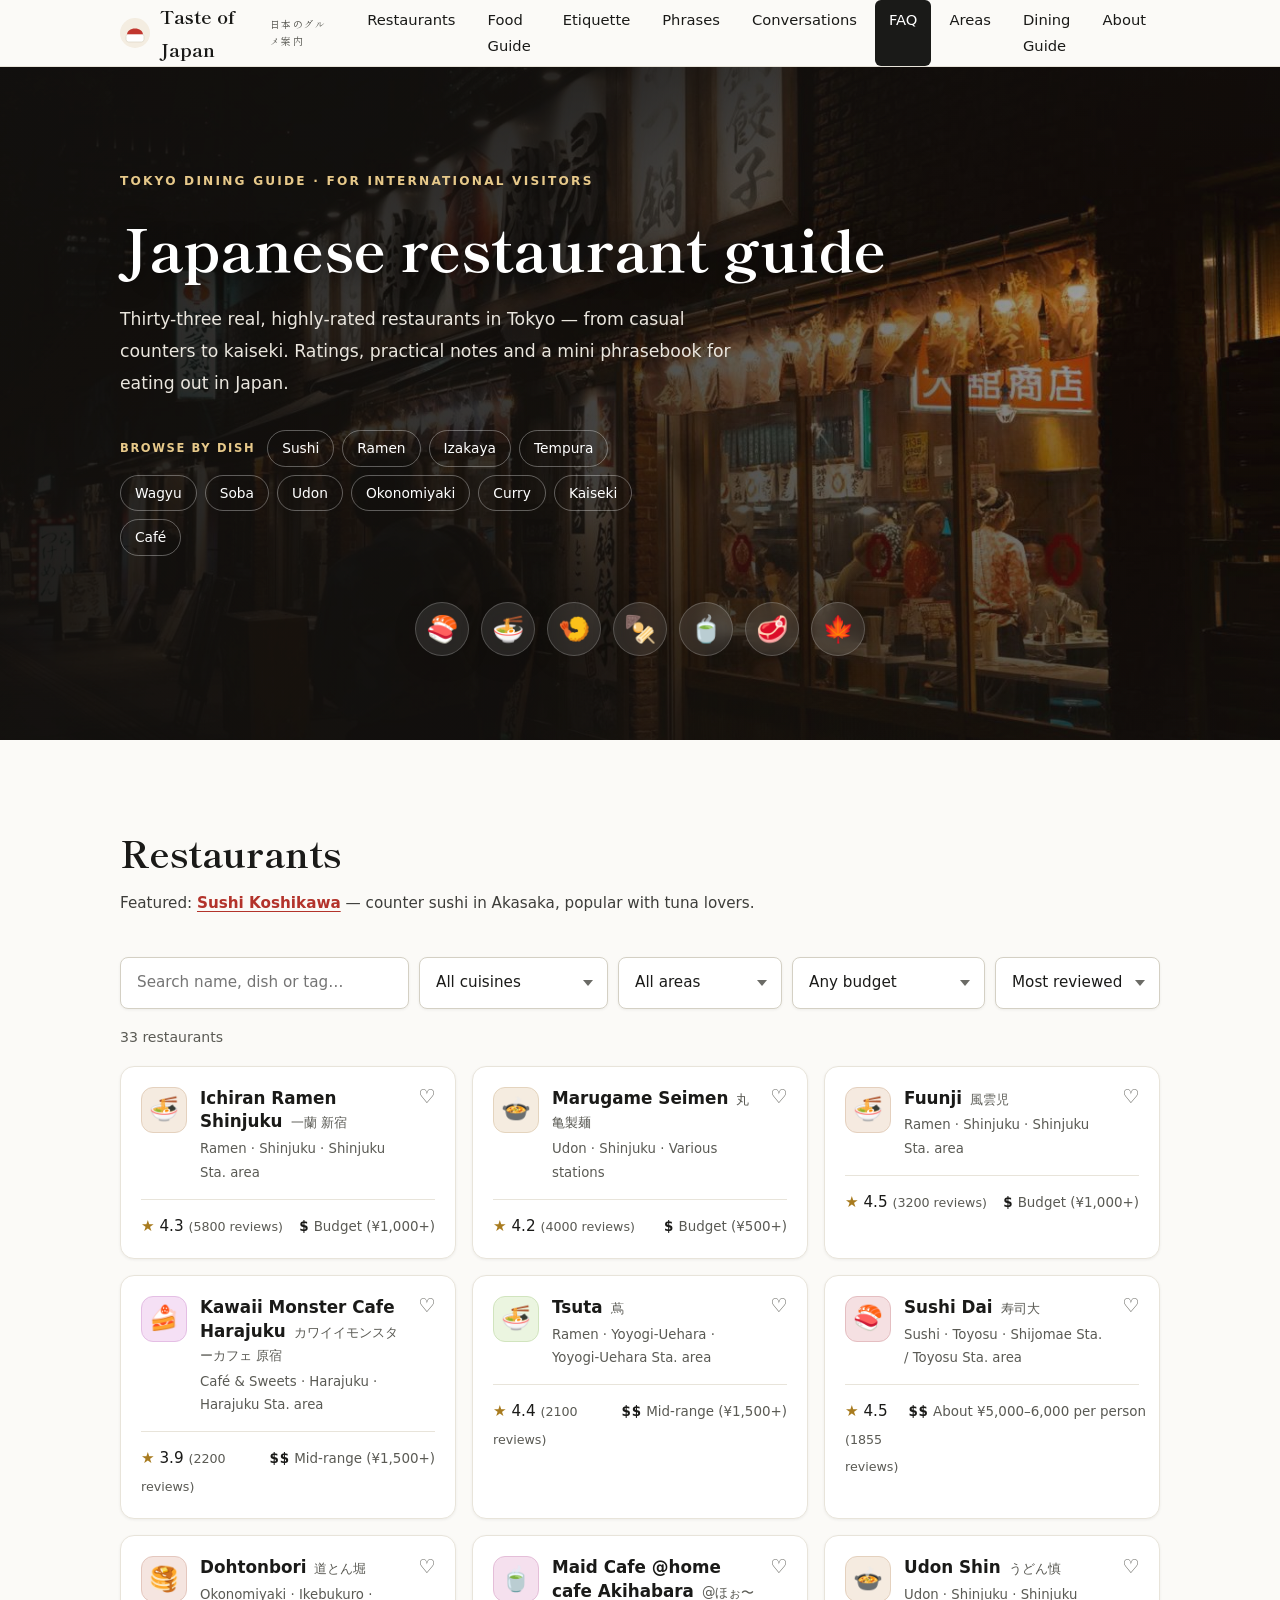
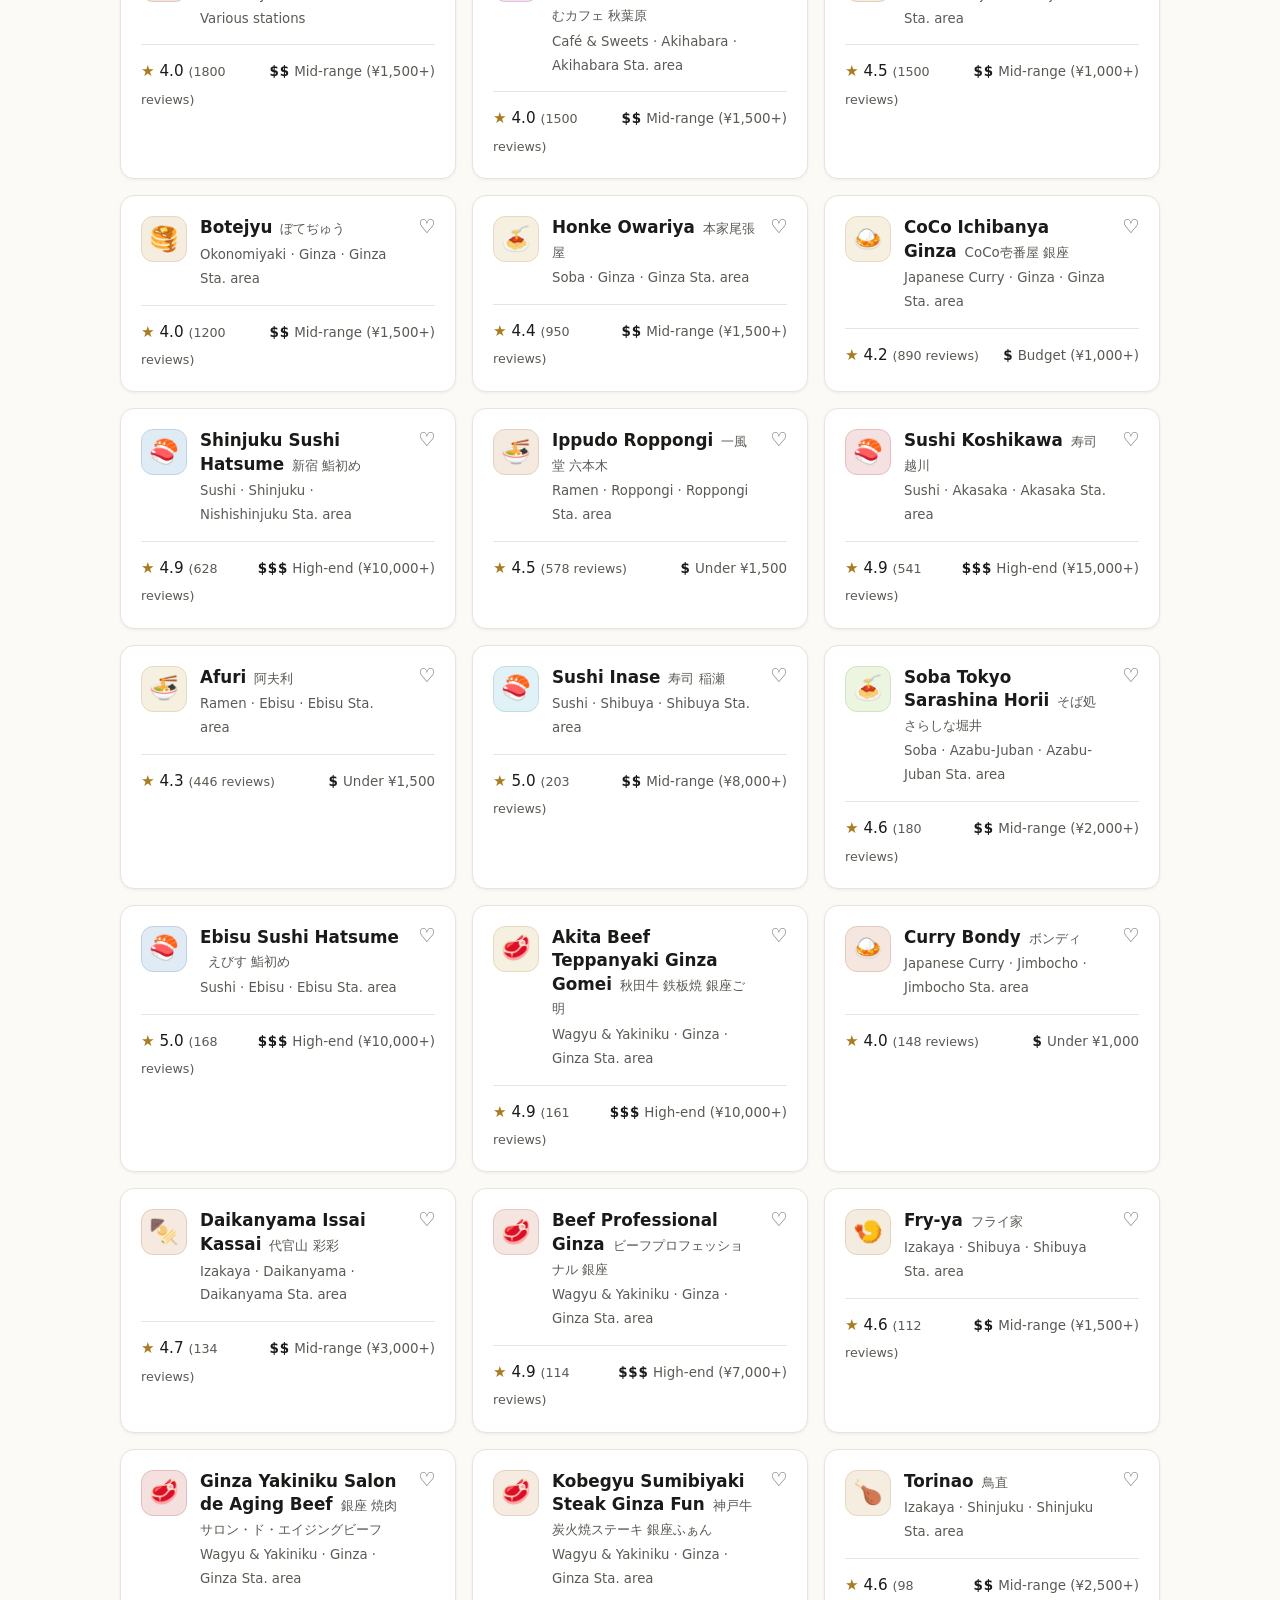
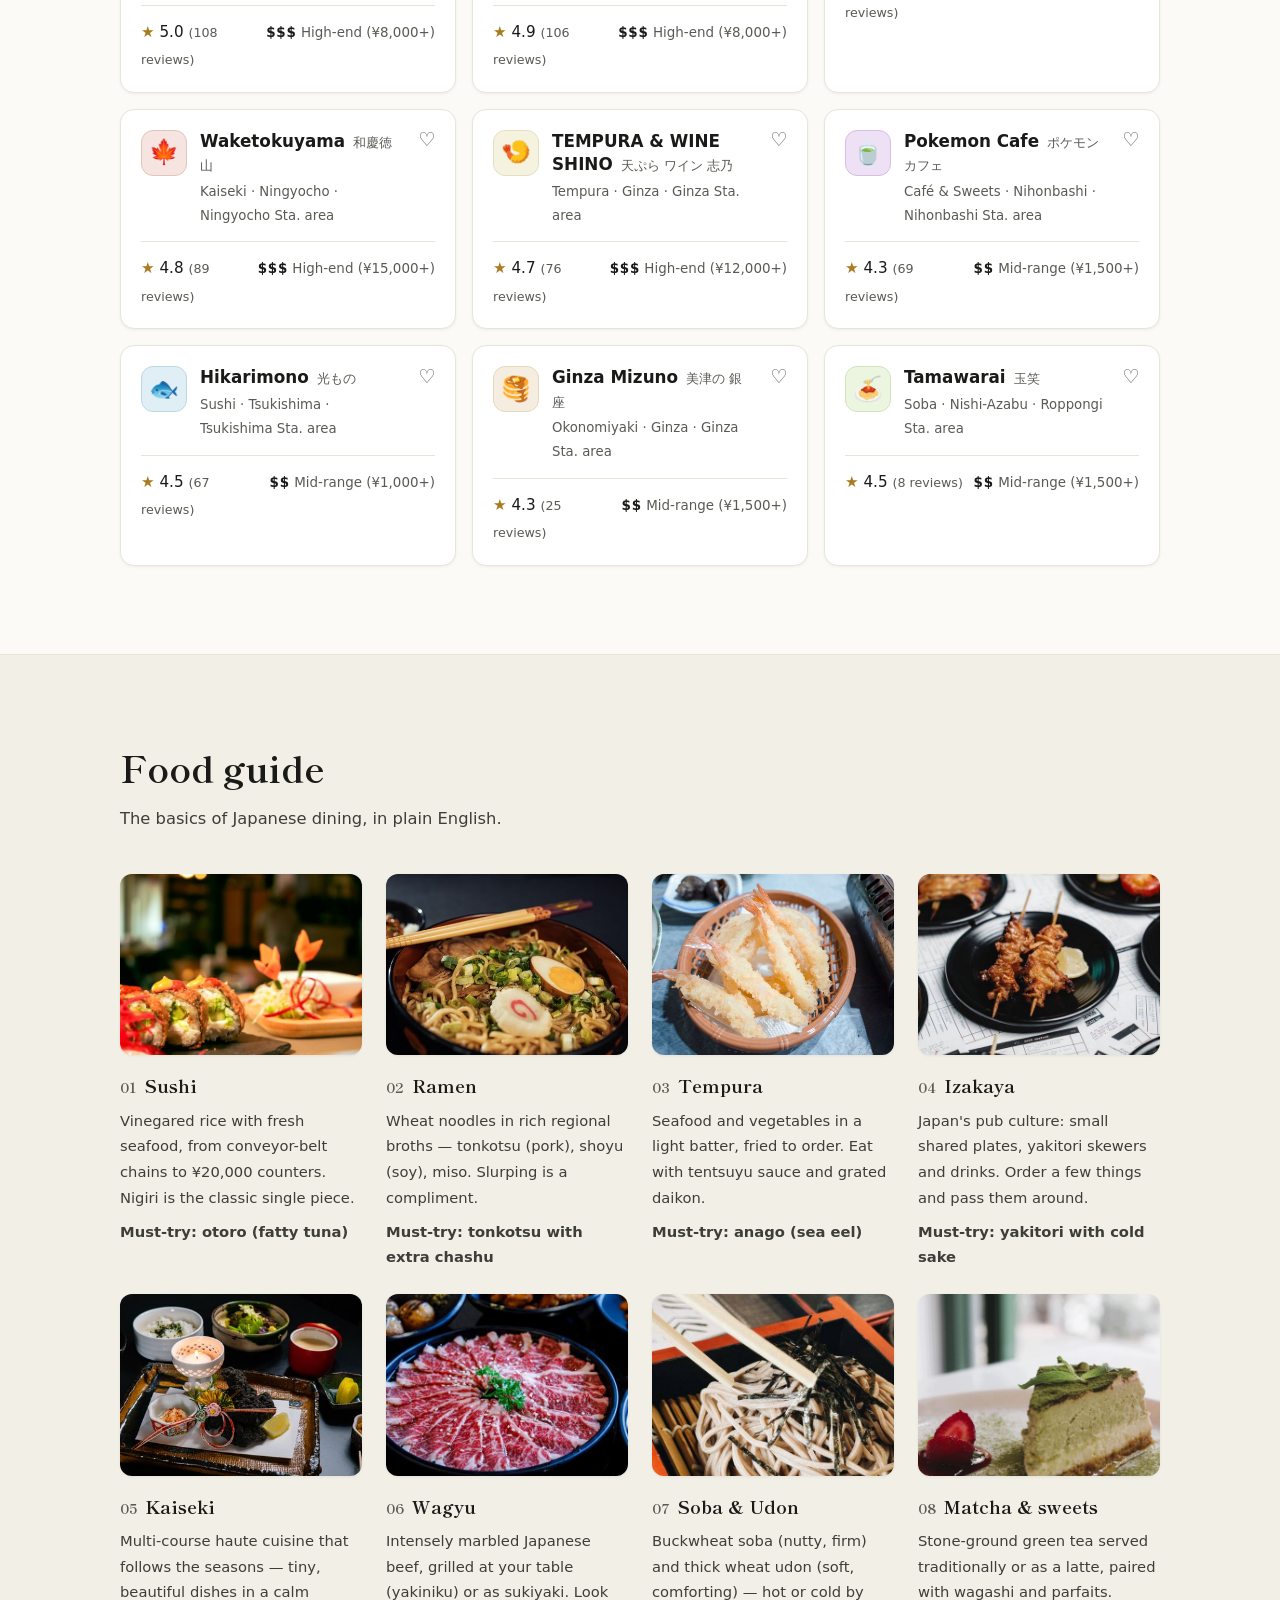
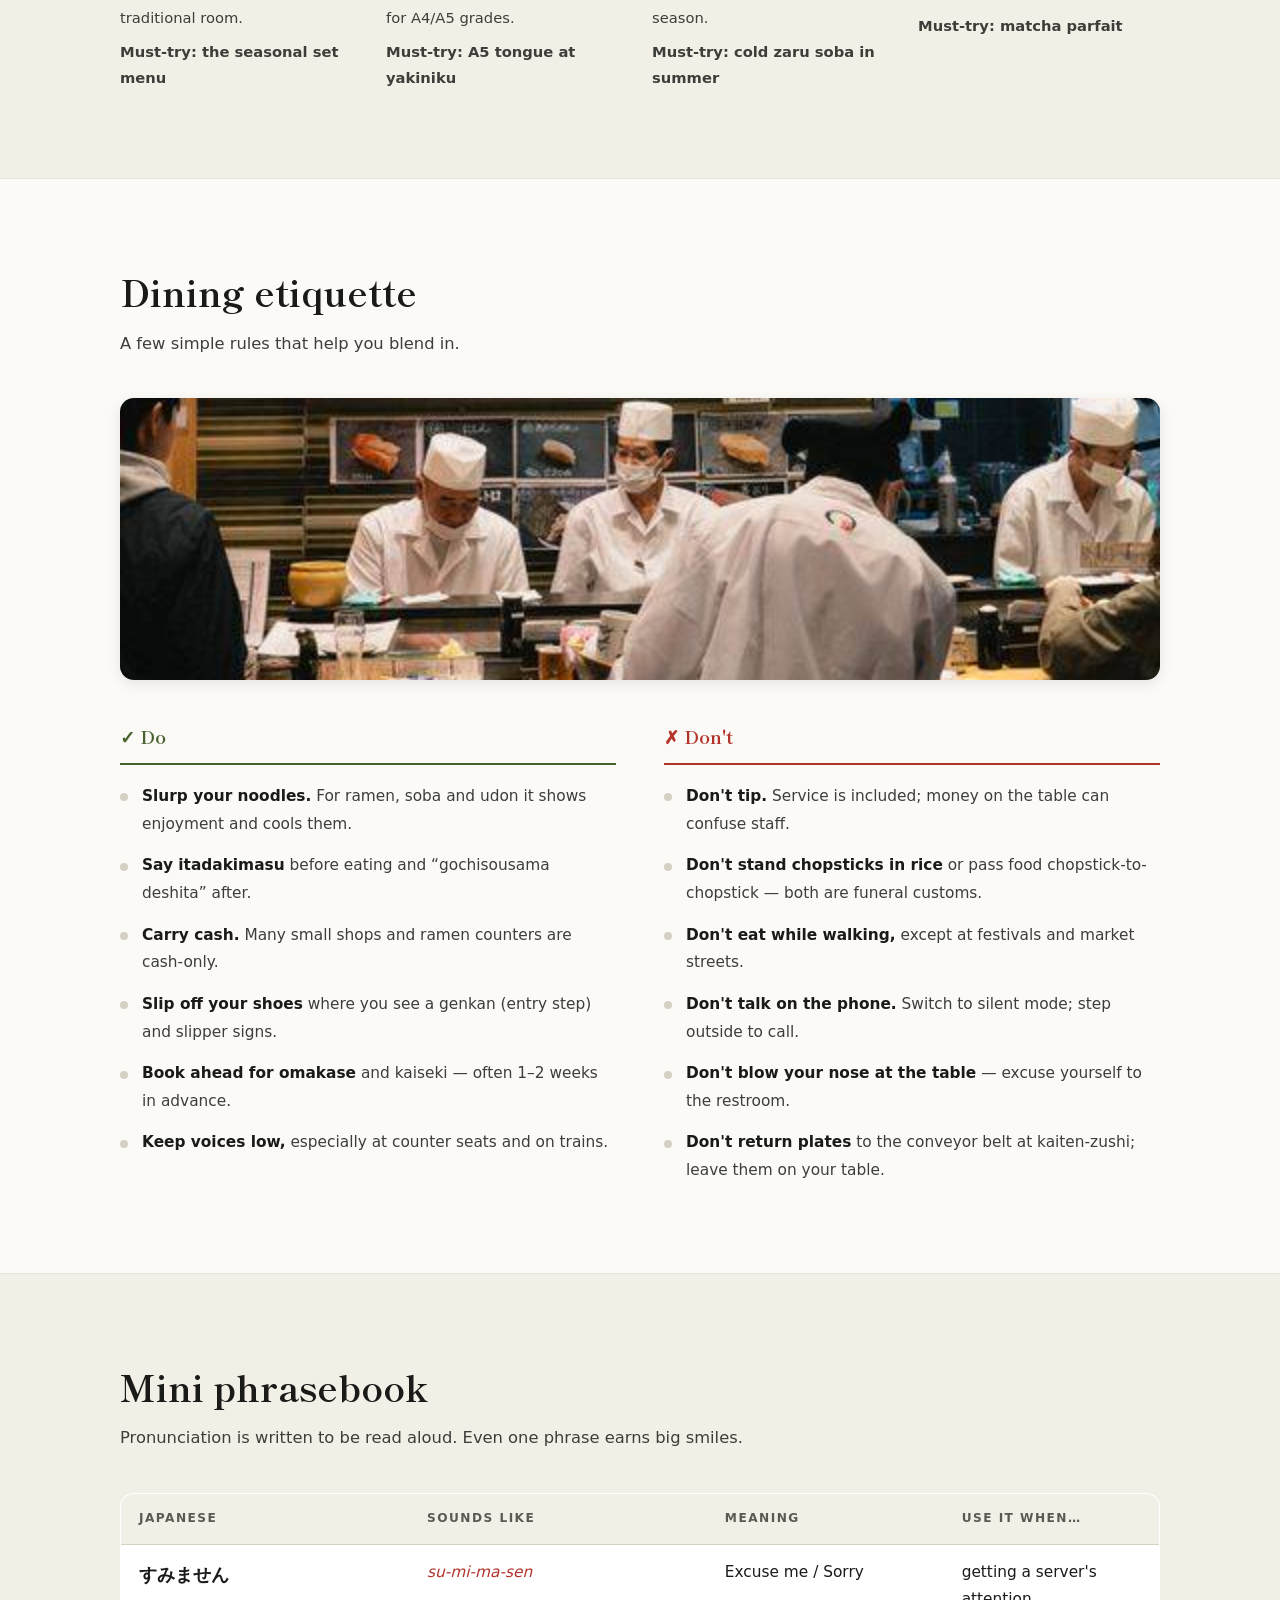
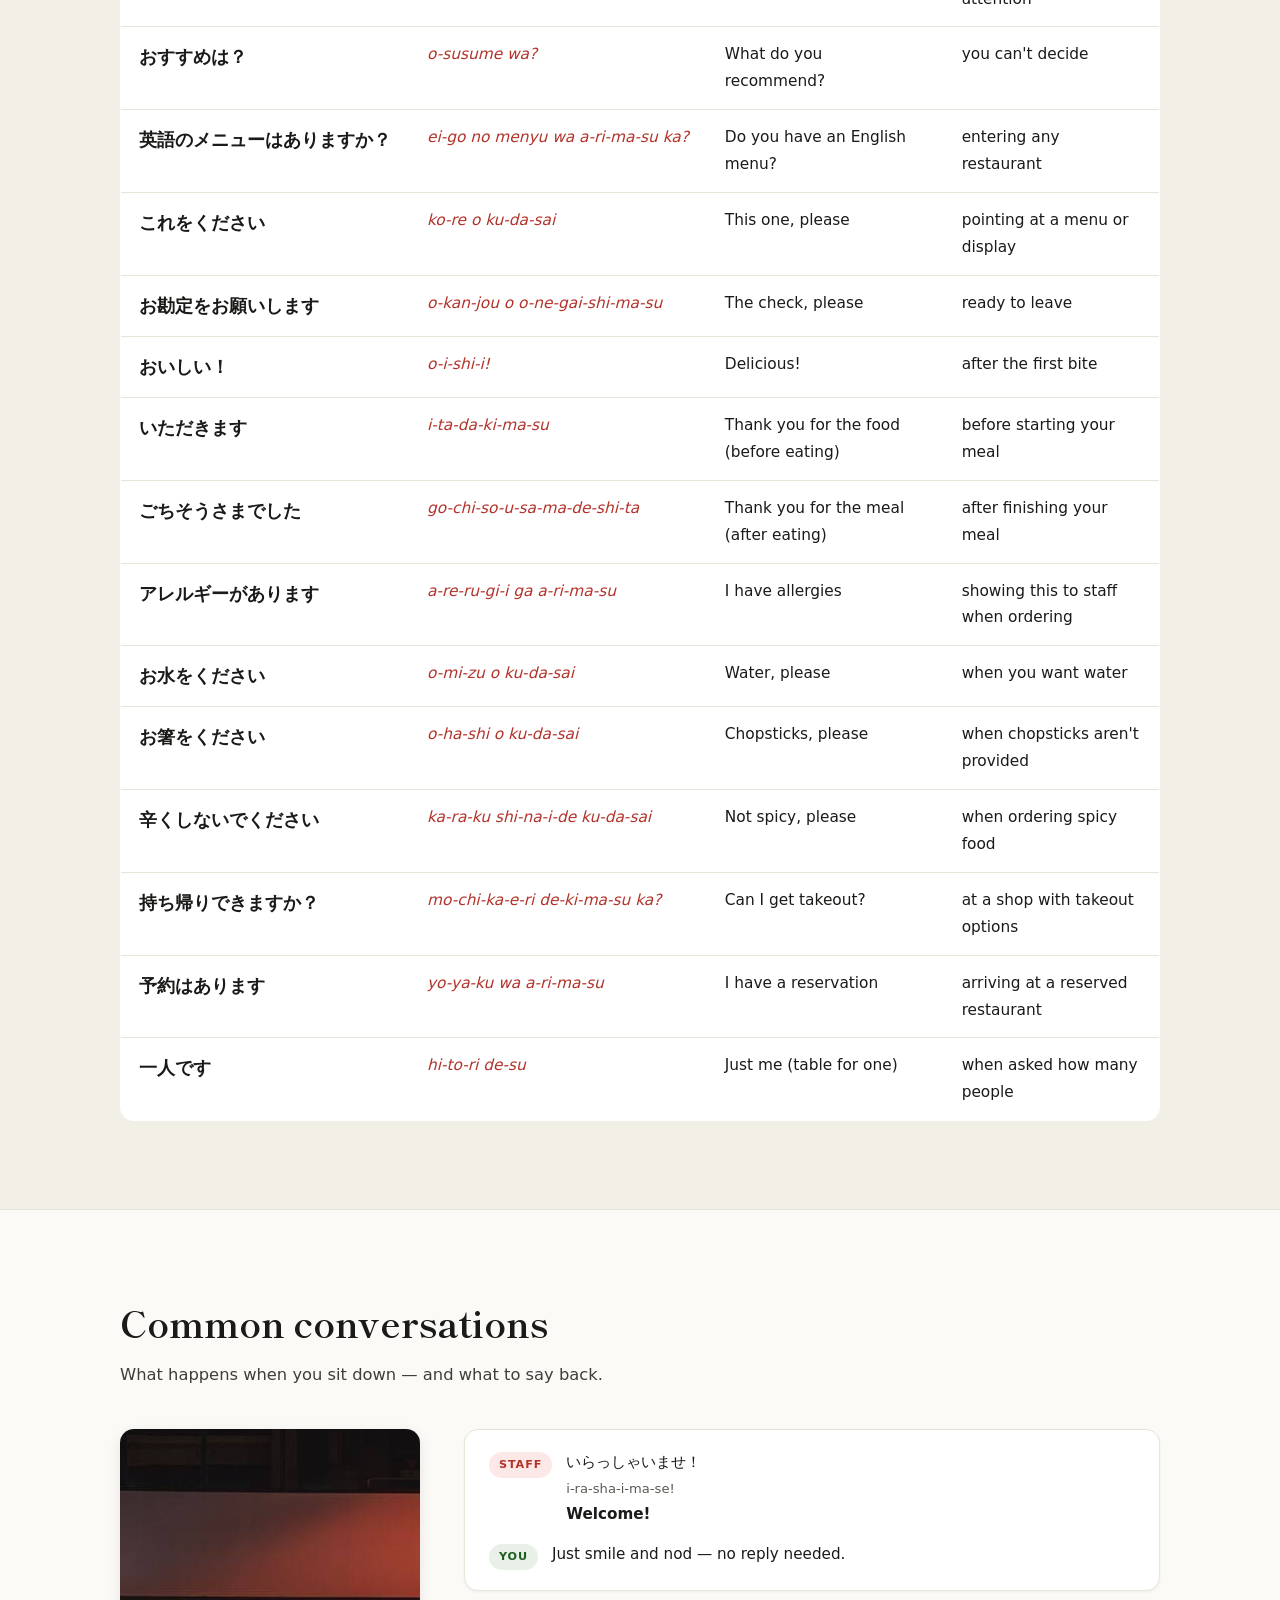
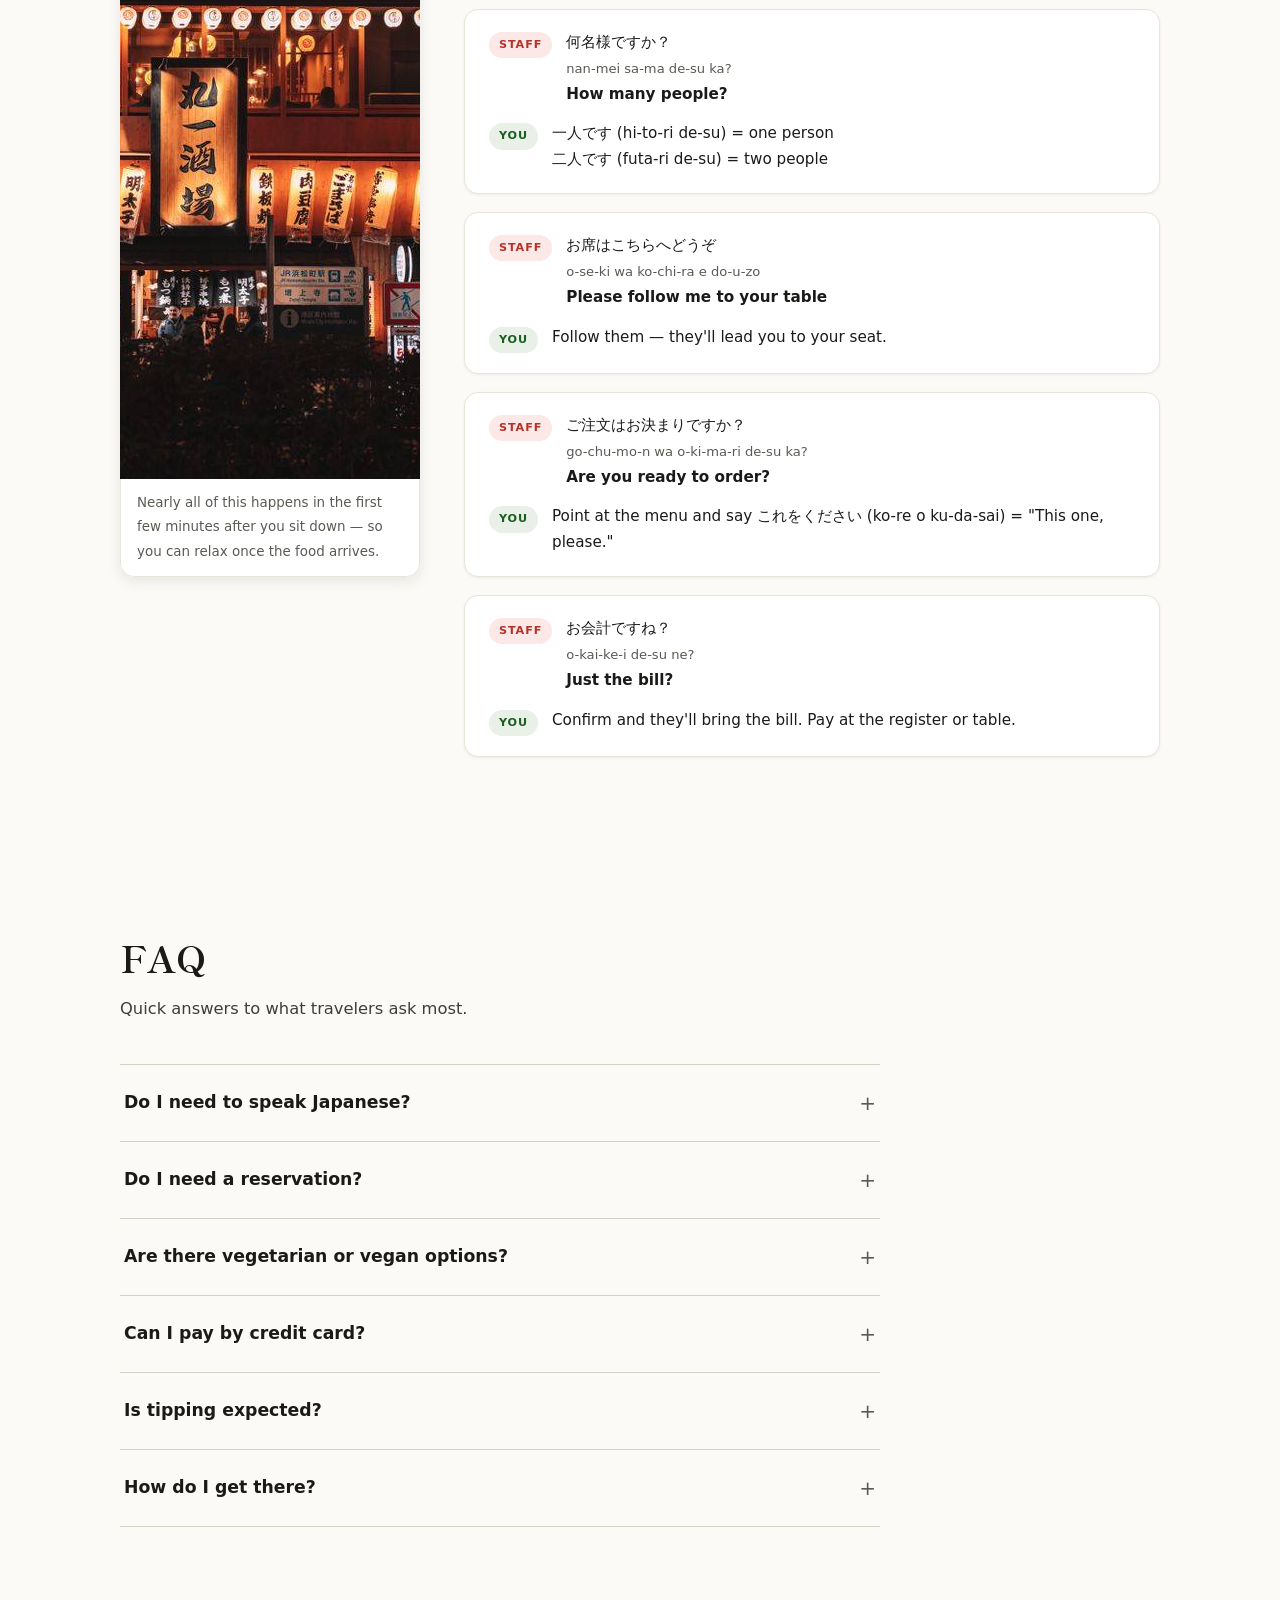
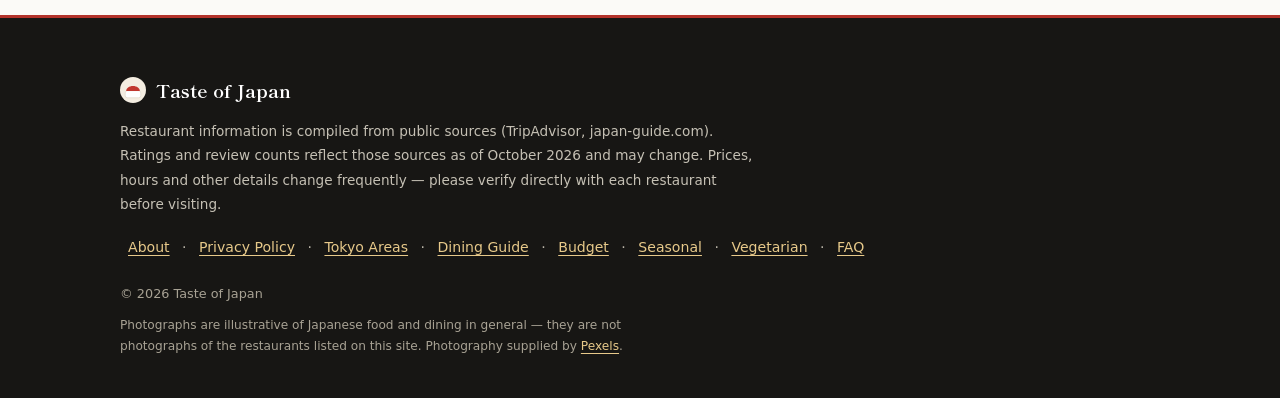
==== index.html @ 744e9da4 "Wire free privacy-friendly analytics (js/analytics.js) Added a tiny deferred script to all 9 pages t" ====
<!DOCTYPE html>
<html lang="en">
<head>
<meta charset="UTF-8">
<meta name="viewport" content="width=device-width, initial-scale=1.0">
<meta name="theme-color" content="#fbfaf7">
<title>Taste of Japan — Restaurant Guide for Visitors</title>
<meta name="description" content="Discover the best Japanese restaurants in Tokyo. Real reviews, practical tips, and a mini phrasebook for international visitors.">
<meta property="og:type" content="website">
<meta property="og:url" content="https://ofjapantaste.com/">
<meta property="og:title" content="Taste of Japan — Restaurant Guide for Visitors">
<meta property="og:description" content="Discover the best Japanese restaurants in Tokyo. Real reviews, practical tips, and a mini phrasebook for international visitors.">
<meta property="og:image" content="https://ofjapantaste.com/og-image.jpg">
<meta property="og:site_name" content="Taste of Japan">
<meta name="twitter:card" content="summary_large_image">
<link rel="canonical" href="https://ofjapantaste.com/">
<link rel="icon" href="img/mark.svg" type="image/svg+xml">
<link rel="alternate" type="application/rss+xml" title="Taste of Japan — Tokyo Restaurant Guide" href="feed.xml">
<link rel="preconnect" href="https://fonts.googleapis.com">
<link rel="preconnect" href="https://fonts.gstatic.com" crossorigin>
<link href="https://fonts.googleapis.com/css2?family=Shippori+Mincho:wght@600;700&display=swap" rel="stylesheet">
<link rel="preload" as="image" href="img/hero.jpg" fetchpriority="high">
<link rel="stylesheet" href="css/styles.css?v=13">
<script async src="https://pagead2.googlesyndication.com/pagead/js/adsbygoogle.js?client=ca-pub-6504620761675105"
     crossorigin="anonymous"></script>
<script type="application/ld+json">
{
  "@context": "https://schema.org",
  "@type": "WebSite",
  "name": "Taste of Japan",
  "url": "https://ofjapantaste.com/",
  "description": "A guide to real Japanese restaurants in Tokyo for international visitors, with practical tips and a mini phrasebook.",
  "inLanguage": "en",
  "publisher": {
    "@type": "Organization",
    "name": "Taste of Japan",
    "url": "https://ofjapantaste.com/"
  }
}
</script>
<script type="application/ld+json">
{
  "@context": "https://schema.org",
  "@type": "FAQPage",
  "mainEntity": [
    {
      "@type": "Question",
      "name": "Do I need to speak Japanese?",
      "acceptedAnswer": {
        "@type": "Answer",
        "text": "No. Most listings here have English or picture menus, and major stations have English signage. A smile and pointing work wonders."
      }
    },
    {
      "@type": "Question",
      "name": "Do I need a reservation?",
      "acceptedAnswer": {
        "@type": "Answer",
        "text": "Counter sushi, kaiseki and popular wagyu places — yes, often days ahead. Ramen shops, izakayas and curry houses are usually walk-in; expect a short wait at peak lunch (12:00–13:00)."
      }
    },
    {
      "@type": "Question",
      "name": "Are there vegetarian or vegan options?",
      "acceptedAnswer": {
        "@type": "Answer",
        "text": "Yes — filter by the Vegetarian tag. Note that dashi (stock) is usually made from bonito flakes, so strict vegans should ask about dashi."
      }
    },
    {
      "@type": "Question",
      "name": "Can I pay by credit card?",
      "acceptedAnswer": {
        "@type": "Answer",
        "text": "Chains and newer restaurants usually accept Visa/Mastercard and mobile pay. Many small, traditional shops are cash-only."
      }
    },
    {
      "@type": "Question",
      "name": "Is tipping expected?",
      "acceptedAnswer": {
        "@type": "Answer",
        "text": "No — never tip. It can cause confusion or even polite refusal. Great service is part of the job here."
      }
    },
    {
      "@type": "Question",
      "name": "How do I get there?",
      "acceptedAnswer": {
        "@type": "Answer",
        "text": "Open any restaurant's details and tap Show on map. Each listing names its nearest station and walking time."
      }
    }
  ]
}
</script>
</head>
<body>

<header class="site-header">
  <div class="container header-inner">
    <a href="#home" class="brand">
      <svg class="brand__mark" viewBox="0 0 40 40" role="img" aria-label="Taste of Japan logo" focusable="false">
        <circle cx="20" cy="20" r="20" fill="#f4ede1"/>
        <rect x="8" y="21" width="24" height="11" rx="3.5" fill="#ffffff" stroke="#ddd6c6" stroke-width="1"/>
        <path d="M9.5 21.5c0-4.2 4.5-7.5 10.5-7.5s10.5 3.3 10.5 7.5z" fill="#c1372f"/>
      </svg>
      Taste of Japan <span class="brand__sub">日本のグルメ案内</span>
    </a>
    <button class="nav-toggle" id="navToggle" aria-label="Toggle menu" aria-expanded="false">☰</button>
    <nav class="nav-menu" id="navMenu">
      <a href="#restaurants" class="nav-link">Restaurants</a>
      <a href="#guide" class="nav-link">Food Guide</a>
      <a href="#etiquette" class="nav-link">Etiquette</a>
      <a href="#phrases" class="nav-link">Phrases</a>
      <a href="#conversations" class="nav-link">Conversations</a>
      <a href="#faq" class="nav-link">FAQ</a>
      <a href="tokyo-areas.html" class="nav-link">Areas</a>
      <a href="eat-in-japan.html" class="nav-link">Dining Guide</a>
      <a href="about.html" class="nav-link">About</a>
    </nav>
  </div>
</header>

<section class="hero" id="home">
  <div class="container">
    <p class="hero__eyebrow">Tokyo dining guide · for international visitors</p>
    <h1>Japanese restaurant guide</h1>
    <p class="hero__lede">
      Thirty-three real, highly-rated restaurants in Tokyo — from casual counters to kaiseki.
      Ratings, practical notes and a mini phrasebook for eating out in Japan.
    </p>
    <p class="hero__links">
      <span class="hero__links-label">Browse by dish</span>
      <a href="#restaurants" data-cat="sushi">Sushi</a>
      <a href="#restaurants" data-cat="ramen">Ramen</a>
      <a href="#restaurants" data-cat="izakaya">Izakaya</a>
      <a href="#restaurants" data-cat="tempura">Tempura</a>
      <a href="#restaurants" data-cat="wagyu">Wagyu</a>
      <a href="#restaurants" data-cat="soba">Soba</a>
      <a href="#restaurants" data-cat="udon">Udon</a>
      <a href="#restaurants" data-cat="okonomiyaki">Okonomiyaki</a>
      <a href="#restaurants" data-cat="curry">Curry</a>
      <a href="#restaurants" data-cat="kaiseki">Kaiseki</a>
      <a href="#restaurants" data-cat="cafe">Café</a>
    </p>
    <div class="hero__visual" aria-hidden="true">
      <span class="hero__float">🍣</span>
      <span class="hero__float">🍜</span>
      <span class="hero__float">🍤</span>
      <span class="hero__float">🍢</span>
      <span class="hero__float">🍵</span>
      <span class="hero__float">🥩</span>
      <span class="hero__float">🍁</span>
    </div>
  </div>
</section>

<main>

<section class="section" id="restaurants">
  <div class="container">
    <header class="section-head">
      <h2 class="section-title">Restaurants</h2>
      <p class="featured-line">
        Featured: <button class="linklike" id="featuredLink">Sushi Koshikawa</button> —
        counter sushi in Akasaka, popular with tuna lovers.
      </p>
    </header>

    <div class="filters">
      <input type="search" id="searchInput" placeholder="Search name, dish or tag…" aria-label="Search restaurants">
      <select id="cuisineSelect" aria-label="Cuisine"></select>
      <select id="areaSelect" aria-label="Area"></select>
      <select id="budgetSelect" aria-label="Budget">
        <option value="all">Any budget</option>
        <option value="1">$ · under ¥1,000</option>
        <option value="2">$$ · ¥1,000–3,000</option>
        <option value="3">$$$ · ¥3,000+</option>
      </select>
      <select id="sortSelect" aria-label="Sort">
        <option value="popular">Most reviewed</option>
        <option value="rating">Top rated</option>
        <option value="priceAsc">Price ↑</option>
        <option value="priceDesc">Price ↓</option>
      </select>
    </div>

    <p class="result-count" id="resultCount" aria-live="polite"></p>
    <div class="resto-list" id="restaurantList"></div>

    <!-- ★ AdSense manual ad slot.
         Auto Ads (enabled in the AdSense dashboard) already works through the
         site-wide head script. Only uncomment this block if you create a manual
         ad unit and replace data-ad-slot with its ID from AdSense.
    <div class="ad-slot">
      <ins class="adsbygoogle" style="display:block"
           data-ad-client="ca-pub-6504620761675105"
           data-ad-slot="0000000000"
           data-ad-format="auto"
           data-full-width-responsive="true"></ins>
      <script>(adsbygoogle = window.adsbygoogle || []).push({});</script>
    </div>
    -->
  </div>
</section>

<section class="section section--tint" id="guide">
  <div class="container">
    <header class="section-head">
      <h2 class="section-title">Food guide</h2>
      <p class="section-lede">The basics of Japanese dining, in plain English.</p>
    </header>
    <div class="guide-grid">
      <article class="guide-card">
        <div class="guide-card__img"><img src="img/cat-sushi.jpg" alt="Nigiri sushi on a plate" width="520" height="693" loading="lazy" decoding="async"></div>
        <h3><span class="num">01</span> Sushi</h3>
        <p>Vinegared rice with fresh seafood, from conveyor-belt chains to ¥20,000 counters. Nigiri is the classic single piece.</p>
        <p class="guide-list__try">Must-try: otoro (fatty tuna)</p>
      </article>
      <article class="guide-card">
        <div class="guide-card__img"><img src="img/cat-ramen.jpg" alt="A bowl of ramen with egg and chashu" width="520" height="347" loading="lazy" decoding="async"></div>
        <h3><span class="num">02</span> Ramen</h3>
        <p>Wheat noodles in rich regional broths — tonkotsu (pork), shoyu (soy), miso. Slurping is a compliment.</p>
        <p class="guide-list__try">Must-try: tonkotsu with extra chashu</p>
      </article>
      <article class="guide-card">
        <div class="guide-card__img"><img src="img/cat-tempura.jpg" alt="Shrimp tempura in a serving basket" width="520" height="344" loading="lazy" decoding="async"></div>
        <h3><span class="num">03</span> Tempura</h3>
        <p>Seafood and vegetables in a light batter, fried to order. Eat with tentsuyu sauce and grated daikon.</p>
        <p class="guide-list__try">Must-try: anago (sea eel)</p>
      </article>
      <article class="guide-card">
        <div class="guide-card__img"><img src="img/cat-izakaya.jpg" alt="Yakitori skewers served on plates" width="520" height="650" loading="lazy" decoding="async"></div>
        <h3><span class="num">04</span> Izakaya</h3>
        <p>Japan's pub culture: small shared plates, yakitori skewers and drinks. Order a few things and pass them around.</p>
        <p class="guide-list__try">Must-try: yakitori with cold sake</p>
      </article>
      <article class="guide-card">
        <div class="guide-card__img"><img src="img/cat-kaiseki.jpg" alt="A kaiseki course served on a tray" width="520" height="293" loading="lazy" decoding="async"></div>
        <h3><span class="num">05</span> Kaiseki</h3>
        <p>Multi-course haute cuisine that follows the seasons — tiny, beautiful dishes in a calm traditional room.</p>
        <p class="guide-list__try">Must-try: the seasonal set menu</p>
      </article>
      <article class="guide-card">
        <div class="guide-card__img"><img src="img/cat-wagyu.jpg" alt="Thinly sliced marbled wagyu beef" width="520" height="780" loading="lazy" decoding="async"></div>
        <h3><span class="num">06</span> Wagyu</h3>
        <p>Intensely marbled Japanese beef, grilled at your table (yakiniku) or as sukiyaki. Look for A4/A5 grades.</p>
        <p class="guide-list__try">Must-try: A5 tongue at yakiniku</p>
      </article>
      <article class="guide-card">
        <div class="guide-card__img"><img src="img/cat-soba.jpg" alt="Zaru soba, chilled buckwheat noodles" width="520" height="924" loading="lazy" decoding="async"></div>
        <h3><span class="num">07</span> Soba &amp; Udon</h3>
        <p>Buckwheat soba (nutty, firm) and thick wheat udon (soft, comforting) — hot or cold by season.</p>
        <p class="guide-list__try">Must-try: cold zaru soba in summer</p>
      </article>
      <article class="guide-card">
        <div class="guide-card__img"><img src="img/cat-cafe.jpg" alt="Matcha cheesecake on a plate" width="520" height="780" loading="lazy" decoding="async"></div>
        <h3><span class="num">08</span> Matcha &amp; sweets</h3>
        <p>Stone-ground green tea served traditionally or as a latte, paired with wagashi and parfaits.</p>
        <p class="guide-list__try">Must-try: matcha parfait</p>
      </article>
    </div>
  </div>
</section>

<section class="section" id="etiquette">
  <div class="container">
    <header class="section-head">
      <h2 class="section-title">Dining etiquette</h2>
      <p class="section-lede">A few simple rules that help you blend in.</p>
    </header>
    <div class="photo-band">
      <img src="img/sec-sushibar.jpg" alt="Sushi chefs working behind a counter bar" width="520" height="693" loading="lazy" decoding="async">
    </div>
    <div class="etiquette-cols">
      <div>
        <h3 class="etiquette-hd do">✓ Do</h3>
        <ul class="rule-list">
          <li><b>Slurp your noodles.</b> For ramen, soba and udon it shows enjoyment and cools them.</li>
          <li><b>Say itadakimasu</b> before eating and “gochisousama deshita” after.</li>
          <li><b>Carry cash.</b> Many small shops and ramen counters are cash-only.</li>
          <li><b>Slip off your shoes</b> where you see a genkan (entry step) and slipper signs.</li>
          <li><b>Book ahead for omakase</b> and kaiseki — often 1–2 weeks in advance.</li>
          <li><b>Keep voices low,</b> especially at counter seats and on trains.</li>
        </ul>
      </div>
      <div>
        <h3 class="etiquette-hd dont">✗ Don't</h3>
        <ul class="rule-list">
          <li><b>Don't tip.</b> Service is included; money on the table can confuse staff.</li>
          <li><b>Don't stand chopsticks in rice</b> or pass food chopstick-to-chopstick — both are funeral customs.</li>
          <li><b>Don't eat while walking,</b> except at festivals and market streets.</li>
          <li><b>Don't talk on the phone.</b> Switch to silent mode; step outside to call.</li>
          <li><b>Don't blow your nose at the table</b> — excuse yourself to the restroom.</li>
          <li><b>Don't return plates</b> to the conveyor belt at kaiten-zushi; leave them on your table.</li>
        </ul>
      </div>
    </div>
  </div>
</section>

<section class="section section--tint" id="phrases">
  <div class="container">
    <header class="section-head">
      <h2 class="section-title">Mini phrasebook</h2>
      <p class="section-lede">Pronunciation is written to be read aloud. Even one phrase earns big smiles.</p>
    </header>
    <table class="phrase-table">
      <thead>
        <tr><th>Japanese</th><th>Sounds like</th><th>Meaning</th><th>Use it when…</th></tr>
      </thead>
      <tbody>
        <tr><td lang="ja">すみません</td><td>su-mi-ma-sen</td><td>Excuse me / Sorry</td><td>getting a server's attention</td></tr>
        <tr><td lang="ja">おすすめは？</td><td>o-susume wa?</td><td>What do you recommend?</td><td>you can't decide</td></tr>
        <tr><td lang="ja">英語のメニューはありますか？</td><td>ei-go no menyu wa a-ri-ma-su ka?</td><td>Do you have an English menu?</td><td>entering any restaurant</td></tr>
        <tr><td lang="ja">これをください</td><td>ko-re o ku-da-sai</td><td>This one, please</td><td>pointing at a menu or display</td></tr>
        <tr><td lang="ja">お勘定をお願いします</td><td>o-kan-jou o o-ne-gai-shi-ma-su</td><td>The check, please</td><td>ready to leave</td></tr>
        <tr><td lang="ja">おいしい！</td><td>o-i-shi-i!</td><td>Delicious!</td><td>after the first bite</td></tr>
        <tr><td lang="ja">いただきます</td><td>i-ta-da-ki-ma-su</td><td>Thank you for the food (before eating)</td><td>before starting your meal</td></tr>
        <tr><td lang="ja">ごちそうさまでした</td><td>go-chi-so-u-sa-ma-de-shi-ta</td><td>Thank you for the meal (after eating)</td><td>after finishing your meal</td></tr>
        <tr><td lang="ja">アレルギーがあります</td><td>a-re-ru-gi-i ga a-ri-ma-su</td><td>I have allergies</td><td>showing this to staff when ordering</td></tr>
        <tr><td lang="ja">お水をください</td><td>o-mi-zu o ku-da-sai</td><td>Water, please</td><td>when you want water</td></tr>
        <tr><td lang="ja">お箸をください</td><td>o-ha-shi o ku-da-sai</td><td>Chopsticks, please</td><td>when chopsticks aren't provided</td></tr>
        <tr><td lang="ja">辛くしないでください</td><td>ka-ra-ku shi-na-i-de ku-da-sai</td><td>Not spicy, please</td><td>when ordering spicy food</td></tr>
        <tr><td lang="ja">持ち帰りできますか？</td><td>mo-chi-ka-e-ri de-ki-ma-su ka?</td><td>Can I get takeout?</td><td>at a shop with takeout options</td></tr>
        <tr><td lang="ja">予約はあります</td><td>yo-ya-ku wa a-ri-ma-su</td><td>I have a reservation</td><td>arriving at a reserved restaurant</td></tr>
        <tr><td lang="ja">一人です</td><td>hi-to-ri de-su</td><td>Just me (table for one)</td><td>when asked how many people</td></tr>
      </tbody>
    </table>
  </div>
</section>

<section class="section" id="conversations">
  <div class="container">
    <header class="section-head">
      <h2 class="section-title">Common conversations</h2>
      <p class="section-lede">What happens when you sit down — and what to say back.</p>
    </header>
    <div class="conv-wrap">
      <aside class="conv-aside">
        <img src="img/sec-lanterns.jpg" alt="Red paper lanterns hanging outside a Japanese restaurant" width="520" height="650" loading="lazy" decoding="async">
        <p>Nearly all of this happens in the first few minutes after you sit down — so you can relax once the food arrives.</p>
      </aside>
      <div class="conv-list">
      <div class="conv-card">
        <div class="conv-card__line">
          <span class="conv-card__speaker staff">Staff</span>
          <p><span lang="ja">いらっしゃいませ！</span><br><small>i-ra-sha-i-ma-se!</small><br><b>Welcome!</b></p>
        </div>
        <div class="conv-card__line">
          <span class="conv-card__speaker you">You</span>
          <p>Just smile and nod — no reply needed.</p>
        </div>
      </div>
      <div class="conv-card">
        <div class="conv-card__line">
          <span class="conv-card__speaker staff">Staff</span>
          <p><span lang="ja">何名様ですか？</span><br><small>nan-mei sa-ma de-su ka?</small><br><b>How many people?</b></p>
        </div>
        <div class="conv-card__line">
          <span class="conv-card__speaker you">You</span>
          <p><span lang="ja">一人です</span> (hi-to-ri de-su) = one person<br><span lang="ja">二人です</span> (futa-ri de-su) = two people</p>
        </div>
      </div>
      <div class="conv-card">
        <div class="conv-card__line">
          <span class="conv-card__speaker staff">Staff</span>
          <p><span lang="ja">お席はこちらへどうぞ</span><br><small>o-se-ki wa ko-chi-ra e do-u-zo</small><br><b>Please follow me to your table</b></p>
        </div>
        <div class="conv-card__line">
          <span class="conv-card__speaker you">You</span>
          <p>Follow them — they'll lead you to your seat.</p>
        </div>
      </div>
      <div class="conv-card">
        <div class="conv-card__line">
          <span class="conv-card__speaker staff">Staff</span>
          <p><span lang="ja">ご注文はお決まりですか？</span><br><small>go-chu-mo-n wa o-ki-ma-ri de-su ka?</small><br><b>Are you ready to order?</b></p>
        </div>
        <div class="conv-card__line">
          <span class="conv-card__speaker you">You</span>
          <p>Point at the menu and say <span lang="ja">これをください</span> (ko-re o ku-da-sai) = "This one, please."</p>
        </div>
      </div>
      <div class="conv-card">
        <div class="conv-card__line">
          <span class="conv-card__speaker staff">Staff</span>
          <p><span lang="ja">お会計ですね？</span><br><small>o-kai-ke-i de-su ne?</small><br><b>Just the bill?</b></p>
        </div>
        <div class="conv-card__line">
          <span class="conv-card__speaker you">You</span>
          <p>Confirm and they'll bring the bill. Pay at the register or table.</p>
        </div>
      </div>
      </div>
    </div>
  </div>
</section>

<section class="section" id="faq">
  <div class="container">
    <header class="section-head">
      <h2 class="section-title">FAQ</h2>
      <p class="section-lede">Quick answers to what travelers ask most.</p>
    </header>
    <div class="faq-list">
      <details class="faq-item">
        <summary>Do I need to speak Japanese?</summary>
        <p>No. Most listings here have English or picture menus, and major stations have English signage. A smile and pointing work wonders.</p>
      </details>
      <details class="faq-item">
        <summary>Do I need a reservation?</summary>
        <p>Counter sushi, kaiseki and popular wagyu places — yes, often days ahead. Ramen shops, izakayas and curry houses are usually walk-in; expect a short wait at peak lunch (12:00–13:00).</p>
      </details>
      <details class="faq-item">
        <summary>Are there vegetarian or vegan options?</summary>
        <p>Yes — filter by the “Vegetarian” tag. Note that dashi (stock) is usually made from bonito flakes, so strict vegans should ask about dashi.</p>
      </details>
      <details class="faq-item">
        <summary>Can I pay by credit card?</summary>
        <p>Chains and newer restaurants usually accept Visa/Mastercard and mobile pay. Many small, traditional shops are cash-only.</p>
      </details>
      <details class="faq-item">
        <summary>Is tipping expected?</summary>
        <p>No — never tip. It can cause confusion or even polite refusal. Great service is part of the job here.</p>
      </details>
      <details class="faq-item">
        <summary>How do I get there?</summary>
        <p>Open any restaurant's details and tap “Show on map”. Each listing names its nearest station and walking time.</p>
      </details>
    </div>
  </div>
</section>

</main>

<footer class="site-footer">
  <div class="container">
    <p class="footer__brand">
      <svg viewBox="0 0 40 40" role="img" aria-label="Taste of Japan logo" focusable="false">
        <circle cx="20" cy="20" r="20" fill="#f4ede1"/>
        <rect x="8" y="21" width="24" height="11" rx="3.5" fill="#ffffff" stroke="#ddd6c6" stroke-width="1"/>
        <path d="M9.5 21.5c0-4.2 4.5-7.5 10.5-7.5s10.5 3.3 10.5 7.5z" fill="#c1372f"/>
      </svg>
      Taste of Japan
    </p>
    <p class="footer__note">Restaurant information is compiled from public sources (TripAdvisor, japan-guide.com). Ratings and review counts reflect those sources as of October 2026 and may change. Prices, hours and other details change frequently — please verify directly with each restaurant before visiting.</p>
    <p class="footer__links"><a href="about.html">About</a> · <a href="privacy.html">Privacy Policy</a> · <a href="tokyo-areas.html">Tokyo Areas</a> · <a href="eat-in-japan.html">Dining Guide</a> · <a href="budget.html">Budget</a> · <a href="seasonal.html">Seasonal</a> · <a href="vegetarian.html">Vegetarian</a> · <a href="index.html#faq">FAQ</a></p>
    <p class="footer__copy">© 2026 Taste of Japan</p>
    <p class="footer__credit">Photographs are illustrative of Japanese food and dining in general — they are not photographs of the restaurants listed on this site. Photography supplied by <a href="https://www.pexels.com/" rel="noopener nofollow" target="_blank">Pexels</a>.</p>
  </div>
</footer>

<div class="modal" id="modal" aria-hidden="true">
  <div class="modal__overlay" id="modalOverlay"></div>
  <div class="modal__panel" role="dialog" aria-modal="true">
    <button class="modal__close" id="modalClose" aria-label="Close">✕</button>
    <div id="modalContent"></div>
  </div>
</div>

<button class="to-top" id="toTop" aria-label="Back to top" title="Back to top">↑</button>

<script src="js/data.js?v=9"></script>
<script src="js/main.js?v=11"></script>
<script src="js/analytics.js?v=11" defer></script>
</body>
</html>
---- css/styles.css ----
/* Taste of Japan — photo-led design (v8) */
:root{
  --ink:#1a1a18;
  --muted:#5a5a54;
  --line:#e8e4da;
  --line-dark:#d4d0c4;
  --bg:#fbfaf7;
  --paper:#ffffff;
  --accent:#b3332b;
  --gold:#a87b1f;
  --serif:'Shippori Mincho','Hiragino Mincho ProN',Georgia,serif;
  --sans:system-ui,-apple-system,'Segoe UI','Noto Sans JP',sans-serif;
  --shadow-sm:0 1px 3px rgba(0,0,0,.06);
  --shadow-md:0 4px 14px rgba(0,0,0,.09);
  --shadow-lg:0 18px 44px rgba(0,0,0,.18);
  --radius:14px;
  --radius-sm:8px;
  --night:#171614;
}

*{box-sizing:border-box;margin:0;padding:0}
html{scroll-behavior:smooth;scroll-padding-top:76px}
body{
  font-family:var(--sans);
  color:var(--ink);
  background:var(--bg);
  line-height:1.8;
  font-size:16px;
  -webkit-font-smoothing:antialiased;
}
a{color:var(--accent);text-decoration:none}
a:hover{text-decoration:underline}
main p a, main li a{text-decoration:underline;text-underline-offset:3px;text-decoration-thickness:1px}
.container{width:min(1040px,92%);margin-inline:auto}
button{font:inherit;cursor:pointer}
img{max-width:100%}

/* ---------- header ---------- */
.site-header{
  position:sticky;top:0;z-index:50;
  background:rgba(251,250,247,.92);
  backdrop-filter:saturate(180%) blur(10px);
  border-bottom:1px solid var(--line);
}
.header-inner{display:flex;align-items:center;justify-content:space-between;height:66px;gap:16px}
.brand{
  font-family:var(--serif);font-weight:700;font-size:1.15rem;color:var(--ink);
  display:flex;align-items:center;gap:10px;
}
.brand:hover{text-decoration:none}
.brand__mark{width:30px;height:30px;flex:none;display:block}
.brand__sub{font-size:.6rem;font-weight:400;letter-spacing:.14em;color:var(--muted)}
.nav-menu{display:flex;gap:4px}
.nav-link{
  color:var(--ink);font-size:.92rem;font-weight:500;
  padding:7px 14px;border-radius:6px;
}
.nav-link:hover{background:#f0ede4;text-decoration:none}
.nav-link.active{background:var(--ink);color:#fff}
.nav-toggle{
  display:none;background:none;border:1px solid var(--line-dark);
  border-radius:6px;padding:8px 14px;font-size:1rem;color:var(--ink);
}

/* ---------- hero ---------- */
.hero{
  position:relative;
  color:#fff;
  padding:104px 0 84px;
  background:#211d1a url('../img/hero.jpg') center 42%/cover no-repeat;
  overflow:hidden;
  isolation:isolate;
}
.hero::before{
  content:"";position:absolute;inset:0;z-index:-1;
  background:
    linear-gradient(100deg,rgba(18,16,14,.92) 0%,rgba(18,16,14,.80) 42%,rgba(18,16,14,.42) 78%,rgba(18,16,14,.30) 100%),
    linear-gradient(180deg,rgba(18,16,14,.55) 0%,rgba(18,16,14,0) 35%,rgba(18,16,14,.60) 100%);
}
.hero__eyebrow{
  font-size:.76rem;font-weight:600;letter-spacing:.18em;text-transform:uppercase;
  color:#e7c98a;margin-bottom:18px;
}
.hero h1{
  font-family:var(--serif);font-size:clamp(2.3rem,5.4vw,3.7rem);
  font-weight:700;line-height:1.2;margin-bottom:22px;
  text-shadow:0 2px 22px rgba(0,0,0,.5);
}
.hero__lede{max-width:56ch;color:#eae6de;margin-bottom:30px;font-size:1.08rem;line-height:1.85}
.hero__links{
  display:flex;flex-wrap:wrap;gap:8px;align-items:center;
  font-size:.9rem;color:#d8d3c8;max-width:62ch;
}
.hero__links-label{
  font-size:.72rem;letter-spacing:.14em;text-transform:uppercase;
  color:#e7c98a;margin-right:4px;font-weight:600;
}
.hero__links a{
  color:#fff;border:1px solid rgba(255,255,255,.32);border-radius:999px;
  padding:5px 14px;font-size:.86rem;transition:background .18s,border-color .18s;
}
.hero__links a:hover{background:rgba(255,255,255,.16);border-color:rgba(255,255,255,.6);text-decoration:none}
.hero__visual{
  display:flex;justify-content:center;flex-wrap:wrap;
  gap:12px;margin-top:46px;
}
.hero__float{
  width:54px;height:54px;border-radius:50%;
  display:flex;align-items:center;justify-content:center;
  font-size:26px;line-height:1;
  background:rgba(255,255,255,.10);
  border:1px solid rgba(255,255,255,.20);
  -webkit-backdrop-filter:blur(8px);
  backdrop-filter:blur(8px);
  filter:drop-shadow(0 6px 14px rgba(0,0,0,.35));
  animation:floaty 5.5s ease-in-out infinite;
}
.hero__float:nth-child(2n){animation-delay:.6s}
.hero__float:nth-child(3n){animation-delay:1.2s}
.hero__float:nth-child(4n){animation-delay:1.8s}
.hero__float:nth-child(5n){animation-delay:2.4s}
.hero__float:nth-child(6n){animation-delay:3s}
.hero__float:nth-child(7n){animation-delay:3.6s}
@keyframes floaty{
  0%,100%{transform:translateY(0)}
  50%{transform:translateY(-6px)}
}

/* ---------- sections ---------- */
.section{padding:88px 0}
.section--tint{background:#f2efe6;border-block:1px solid var(--line)}
.section-head{margin-bottom:40px}
.section-title{
  font-family:var(--serif);font-size:clamp(1.7rem,3.4vw,2.3rem);
  font-weight:700;line-height:1.35;margin-bottom:12px;
}
.section-title .en{color:var(--accent);font-size:.5em;display:block;letter-spacing:.16em;text-transform:uppercase;font-family:var(--sans);font-weight:700;margin-bottom:6px}
.section-lede{color:#3d3d3a;max-width:62ch;font-size:1.02rem}
.featured-line{font-size:.95rem;color:#3d3d3a;max-width:70ch}
.linklike{
  background:none;border:0;padding:0;color:var(--accent);
  font-weight:600;text-decoration:underline;text-underline-offset:3px;
}

/* ---------- filters ---------- */
.filters{display:flex;gap:10px;flex-wrap:wrap;margin-bottom:16px}
.filters input,.filters select{
  font:inherit;font-size:.95rem;color:var(--ink);
  background:var(--paper);
  border:1px solid var(--line-dark);border-radius:var(--radius-sm);
  padding:11px 16px;outline:none;
  box-shadow:var(--shadow-sm);
}
.filters input{flex:1 1 240px}
.filters input:focus,.filters select:focus{border-color:var(--ink)}
.filters select{
  appearance:none;-webkit-appearance:none;
  background-image:url("data:image/svg+xml,%3Csvg xmlns='http://www.w3.org/2000/svg' width='10' height='6'%3E%3Cpath d='M0 0l5 6 5-6z' fill='%236b6b66'/%3E%3C/svg%3E");
  background-repeat:no-repeat;
  background-position:right 14px center;
  padding-right:36px;
}
.result-count{font-size:.88rem;color:var(--muted);margin-bottom:16px}

/* ---------- restaurant cards ---------- */
.resto-list{
  display:grid;
  grid-template-columns:repeat(auto-fill,minmax(266px,1fr));
  gap:16px;
}
.resto{
  position:relative;
  display:flex;flex-direction:column;gap:14px;
  padding:20px 20px 18px;
  background:var(--paper);
  border:1px solid var(--line);
  border-radius:var(--radius);
  cursor:pointer;
  transition:transform .2s ease,box-shadow .2s ease,border-color .2s ease;
  box-shadow:var(--shadow-sm);
  overflow:hidden;
}
.resto::before{
  content:"";position:absolute;left:0;top:0;bottom:0;width:4px;
  background:hsl(var(--h) 58% 46%);
  opacity:0;transition:opacity .2s ease;
}
.resto:hover{transform:translateY(-3px);box-shadow:var(--shadow-md);border-color:var(--line-dark)}
.resto:hover::before{opacity:1}
.resto:focus-visible{outline:2px solid var(--ink);outline-offset:2px}
.resto__head{display:flex;gap:13px;align-items:flex-start;padding-right:32px}
.resto__icon{
  flex:none;width:46px;height:46px;border-radius:12px;
  display:flex;align-items:center;justify-content:center;font-size:24px;
  background:hsl(var(--h) 52% 92%);
  border:1px solid hsl(var(--h) 42% 82%);
}
.resto__name{font-weight:600;font-size:1.05rem;line-height:1.4}
.resto__name .jp{font-weight:400;font-size:.8em;color:var(--muted);margin-left:8px}
.resto__meta{font-size:.83rem;color:var(--muted);margin-top:3px}
.resto__fav{
  position:absolute;top:14px;right:12px;
  width:32px;height:32px;border-radius:50%;
  border:none;background:none;
  color:var(--muted);font-size:1.2rem;line-height:1;
  display:flex;align-items:center;justify-content:center;
  transition:color .15s,transform .15s,background .15s;
}
.resto__fav:hover{transform:scale(1.15);color:var(--accent);background:#f6f3ec}
.resto__fav.fav{color:var(--accent)}
.resto__row{
  display:flex;justify-content:space-between;align-items:baseline;gap:10px;
  padding-top:13px;border-top:1px solid var(--line);
}
.resto__rating{font-size:.95rem}
.resto__rating .star{color:var(--gold)}
.resto__rating small{color:var(--muted)}
.resto__price{font-size:.84rem;color:var(--muted);white-space:nowrap}
.resto__price b{color:var(--ink);font-weight:700;letter-spacing:.06em}
.resto.fav{border-color:var(--accent)}
.resto.fav::before{opacity:1}

/* ---------- food guide ---------- */
.guide-grid{display:grid;grid-template-columns:repeat(4,1fr);gap:24px}
.guide-card{display:flex;flex-direction:column}
.guide-card__img{
  aspect-ratio:4/3;border-radius:12px;overflow:hidden;background:#e9e5dc;
  box-shadow:var(--shadow-sm);margin-bottom:14px;
}
.guide-card__img img{width:100%;height:100%;object-fit:cover;display:block;transition:transform .5s ease}
.guide-card:hover .guide-card__img img{transform:scale(1.05)}
.guide-card h3{font-family:var(--serif);font-size:1.12rem;margin-bottom:6px;display:flex;align-items:baseline;gap:8px}
.guide-card h3 .num{font-size:.78em;color:var(--muted);font-weight:700}
.guide-card p{font-size:.92rem;color:#3d3d3a;line-height:1.75}
.guide-list__try{font-size:.86rem;color:var(--accent);font-weight:600;margin-top:8px}

/* ---------- etiquette ---------- */
.photo-band{
  height:clamp(170px,22vw,290px);
  border-radius:var(--radius);overflow:hidden;
  margin-bottom:40px;box-shadow:var(--shadow-md);
}
.photo-band img{width:100%;height:100%;object-fit:cover;display:block;object-position:center 58%}
.etiquette-cols{display:grid;grid-template-columns:1fr 1fr;gap:48px}
.etiquette-hd{
  font-family:var(--serif);font-size:1.15rem;margin-bottom:18px;
  padding-bottom:10px;border-bottom:2px solid var(--line-dark);
}
.etiquette-hd.do{color:#48622f;border-color:#48622f}
.etiquette-hd.dont{color:var(--accent);border-color:var(--accent)}
.rule-list{list-style:none;display:flex;flex-direction:column;gap:14px}
.rule-list li{font-size:.96rem;color:#3d3d3a;padding-left:22px;position:relative;line-height:1.8}
.rule-list li::before{
  content:"";position:absolute;left:0;top:.68em;
  width:8px;height:8px;border-radius:50%;background:var(--line-dark);
}
.rule-list li b{color:var(--ink)}

/* ---------- phrases ---------- */
.phrase-table{
  width:100%;border-collapse:collapse;background:var(--paper);
  border:1px solid var(--line-dark);font-size:.96rem;
  border-radius:var(--radius);
  overflow:hidden;
}
.phrase-table th{
  text-align:left;font-size:.76rem;letter-spacing:.12em;text-transform:uppercase;
  color:var(--muted);padding:14px 18px;border-bottom:1px solid var(--line-dark);
  background:#f2efe6;
}
.phrase-table td{padding:14px 18px;border-bottom:1px solid var(--line);vertical-align:top;line-height:1.75}
.phrase-table tr:last-child td{border-bottom:0}
.phrase-table tr:hover td{background:#faf8f1}
.phrase-table td[lang="ja"]{font-size:1.15rem;font-weight:600;white-space:nowrap}
.phrase-table td:nth-child(2){font-style:italic;color:var(--accent);white-space:nowrap}

/* ---------- faq ---------- */
.faq-list{max-width:760px;border-top:1px solid var(--line-dark)}
/* ---------- conversations ---------- */
.conv-wrap{display:grid;grid-template-columns:300px 1fr;gap:44px;align-items:start}
.conv-aside{
  border-radius:var(--radius);overflow:hidden;box-shadow:var(--shadow-md);
  position:sticky;top:92px;
}
.conv-aside img{width:100%;display:block;aspect-ratio:4/5;object-fit:cover}
.conv-aside p{
  font-size:.84rem;color:var(--muted);padding:12px 16px;background:var(--paper);
  border:1px solid var(--line);border-top:0;border-radius:0 0 var(--radius) var(--radius);
}
.conv-list{display:grid;gap:18px}
.conv-card{background:var(--paper);border:1px solid var(--line);border-radius:var(--radius);padding:20px 24px;box-shadow:var(--shadow-sm)}
.conv-card__line{display:flex;gap:14px;align-items:flex-start;margin-bottom:14px}
.conv-card__line:last-child{margin-bottom:0}
.conv-card__speaker{flex-shrink:0;font-size:.7rem;font-weight:700;letter-spacing:.08em;text-transform:uppercase;padding:3px 10px;border-radius:20px;margin-top:2px}
.conv-card__speaker.staff{background:#fce8e6;color:var(--accent)}
.conv-card__speaker.you{background:#e8f0e8;color:#1b5e20}
.conv-card__line p{font-size:.95rem;line-height:1.7}
.conv-card__line small{color:var(--muted);font-size:.82rem}
.faq-item{border-bottom:1px solid var(--line-dark)}
.faq-item summary{
  list-style:none;cursor:pointer;padding:20px 4px;
  font-weight:600;display:flex;justify-content:space-between;align-items:center;gap:16px;
  font-size:1.08rem;
}
.faq-item summary::-webkit-details-marker{display:none}
.faq-item summary::after{content:"+";font-weight:400;color:var(--muted);font-size:1.25rem}
.faq-item[open] summary::after{content:"–"}
.faq-item p{padding:0 4px 22px;color:#3d3d3a;font-size:.96rem;line-height:1.85}

/* ---------- article pages ---------- */
.article-hero{
  background:linear-gradient(180deg,#f2efe6 0%,var(--bg) 100%);
  padding:72px 0 56px;border-bottom:1px solid var(--line);
}
.article-hero__eyebrow{font-size:.76rem;font-weight:600;letter-spacing:.18em;text-transform:uppercase;color:var(--accent);margin-bottom:14px}
.article-hero h1{font-family:var(--serif);font-size:clamp(1.9rem,4.2vw,2.9rem);font-weight:700;line-height:1.25;margin-bottom:16px}
.article-hero__lede{max-width:58ch;color:var(--muted);font-size:1.06rem;line-height:1.8}
.article-body{max-width:780px}
.article-body>p{font-size:1.02rem;color:#3d3d3a;line-height:1.9;margin-bottom:22px}
.article-body h2{font-family:var(--serif);font-size:1.5rem;margin:42px 0 14px}
.article-body .plain-list{margin:0 0 22px}
.area-block{border-top:1px solid var(--line);padding:22px 0}
.area-block:first-of-type{border-top:0;padding-top:4px}
.area-block h2{display:flex;align-items:baseline;gap:12px;margin:0 0 10px;font-size:1.32rem}
.area-block h2 .count{font-family:var(--sans);font-size:.72rem;font-weight:700;letter-spacing:.04em;color:var(--accent);background:#f6efe9;border:1px solid #ecd9c9;padding:2px 10px;border-radius:999px;white-space:nowrap}
.area-block p{font-size:.97rem;color:#3d3d3a;line-height:1.85;margin-bottom:12px}
.area-link{font-size:.92rem;font-weight:600}
.fine-print{font-size:.85rem;color:var(--muted);border-top:1px solid var(--line);padding-top:18px;margin-top:36px}

/* ---------- footer ---------- */
.site-footer{
  background:var(--night);color:#b9b4a8;
  padding:56px 0 40px;border-top:3px solid var(--accent);
}
.site-footer a{color:#e7c98a;text-decoration:underline;text-underline-offset:3px;text-decoration-thickness:1px}
.site-footer a:hover{color:#fff}
.footer__brand{
  font-family:var(--serif);font-weight:700;font-size:1.15rem;color:#fff;
  margin-bottom:12px;display:flex;align-items:center;gap:10px;
}
.footer__brand svg{width:26px;height:26px}
.footer__note{font-size:.85rem;max-width:74ch;line-height:1.8;color:#c5c0b4}
.footer__links{font-size:.88rem;margin-top:18px}
.footer__links a{margin:0 8px}
.footer__copy{font-size:.8rem;color:#a8a294;margin-top:22px}
.footer__credit{font-size:.76rem;color:#a8a294;margin-top:10px;max-width:74ch;line-height:1.75}

/* ---------- ad slot ---------- */
.ad-slot{margin:32px 0;min-height:110px;border:1px dashed var(--line-dark);background:#f4f1e8;border-radius:var(--radius)}

/* ---------- sub pages ---------- */
.sub-title{font-family:var(--serif);font-size:1.15rem;font-weight:700;margin:28px 0 10px}
.plain-list{list-style:none;display:flex;flex-direction:column;gap:10px;font-size:.95rem;color:#3d3d3a}
.plain-list li{padding-left:20px;position:relative}
.plain-list li::before{content:"";position:absolute;left:0;top:.65em;width:7px;height:7px;border-radius:50%;background:var(--line-dark)}

/* ---------- modal ---------- */
.modal{position:fixed;inset:0;z-index:100;display:none;align-items:center;justify-content:center;padding:20px}
.modal.open{display:flex}
.modal__overlay{position:absolute;inset:0;background:rgba(30,30,28,.6)}
.modal__panel{
  position:relative;background:var(--paper);max-width:640px;width:100%;
  max-height:88vh;overflow-y:auto;border:1px solid var(--line-dark);
  border-radius:var(--radius);
  box-shadow:var(--shadow-lg);
}
.modal__close{
  position:absolute;top:12px;right:12px;z-index:2;
  width:36px;height:36px;border:1px solid var(--line-dark);border-radius:6px;
  background:var(--paper);color:var(--ink);font-size:.95rem;
}
.modal__close:hover{background:#f0ede4}
.modal__head{
  display:flex;gap:18px;align-items:center;
  padding:28px 32px;border-bottom:1px solid var(--line);
  background:hsl(var(--h) 45% 94%);
}
.modal__head .resto__icon{width:56px;height:56px;font-size:30px;border-radius:14px}
.modal__head h3{font-family:var(--serif);font-size:1.4rem;line-height:1.3}
.modal__head h3 .jp{font-size:.65em;color:var(--muted);font-weight:400;margin-left:8px}
.modal__head .meta{font-size:.86rem;color:var(--muted);margin-top:3px}
.modal__head .meta .star{color:var(--gold)}
.modal__body{padding:26px 32px 32px}
.modal__body p{font-size:.95rem;color:#3d3d3a;line-height:1.8}
.modal__body h4{
  font-size:.76rem;letter-spacing:.14em;text-transform:uppercase;
  color:var(--muted);margin:24px 0 10px;font-weight:700;
}
.modal__list{list-style:none;display:flex;flex-direction:column;gap:8px}
.modal__list li{display:flex;gap:12px;font-size:.94rem;color:#3d3d3a;line-height:1.7}
.modal__list .li-icon{flex:none}
.modal__tags{display:flex;flex-wrap:wrap;gap:8px}
.modal__tags span{
  font-size:.78rem;font-weight:600;color:var(--ink);
  border:1px solid var(--line-dark);border-radius:999px;padding:3px 12px;
}
.modal__actions{margin-top:28px;display:flex;gap:12px;flex-wrap:wrap}
.btn{
  display:inline-block;padding:10px 20px;border-radius:6px;
  font-size:.92rem;font-weight:600;text-decoration:none;border:1px solid var(--ink);
}
.btn--primary{background:var(--ink);color:#fff}
.btn--primary:hover{text-decoration:none;background:#000}
.btn--ghost{background:var(--paper);color:var(--ink)}
.btn--ghost:hover{background:#f0ede4;text-decoration:none}

/* ---------- back to top ---------- */
.to-top{position:fixed;right:20px;bottom:24px;width:46px;height:46px;border-radius:50%;border:1px solid var(--line-dark);background:var(--paper);color:var(--ink);font-size:1.25rem;line-height:1;box-shadow:var(--shadow-md);cursor:pointer;opacity:0;pointer-events:none;transform:translateY(8px);transition:opacity .25s,transform .25s;z-index:60}
.to-top.show{opacity:1;pointer-events:auto;transform:translateY(0)}
.to-top:hover{transform:translateY(-3px)}
.to-top:focus-visible{outline:2px solid var(--accent);outline-offset:2px}

/* ---------- page transition ---------- */
@keyframes fadeIn{from{opacity:0;transform:translateY(12px)}to{opacity:1;transform:translateY(0)}}
.section{animation:fadeIn .5s ease both}
.section:nth-child(2){animation-delay:.05s}
.section:nth-child(3){animation-delay:.1s}
.section:nth-child(4){animation-delay:.15s}
.section:nth-child(5){animation-delay:.2s}
.section:nth-child(6){animation-delay:.25s}
.section:nth-child(7){animation-delay:.3s}

/* ---------- dark mode ---------- */
@media (prefers-color-scheme: dark){
  :root{
    --ink:#e8e6e0;
    --muted:#9a9890;
    --line:#3a3830;
    --line-dark:#4a4840;
    --bg:#1a1a18;
    --paper:#242420;
    --night:#0f0f0e;
    --shadow-sm:0 1px 3px rgba(0,0,0,.3);
    --shadow-md:0 4px 14px rgba(0,0,0,.4);
    --shadow-lg:0 18px 44px rgba(0,0,0,.6);
  }
  .site-header{background:rgba(26,26,24,.9)}
  .conv-card__speaker.staff{background:#3a2020;color:#e88}
  .conv-card__speaker.you{background:#203a20;color:#8c8}
  .section-lede,.featured-line,.guide-card p,.rule-list li,.faq-item p,.modal__body p,.modal__list li,.plain-list{color:#c8c6c0}
  .section--tint{background:#202020}
  .nav-menu.open{background:var(--bg)}
  .phrase-table tr{background:var(--paper);border-color:var(--line-dark)}
  .guide-card__img{background:#2e2c28}
  .resto__icon{background:hsl(var(--h) 30% 26%);border-color:hsl(var(--h) 25% 34%)}
  .resto__fav:hover{background:#2e2c28}
  .conv-aside p{background:var(--paper)}
  .conv-aside{border:1px solid var(--line);border-radius:var(--radius);overflow:hidden}
  .article-hero{background:linear-gradient(180deg,#202020 0%,var(--bg) 100%)}
  .article-body>p,.area-block p{color:#c8c6c0}
  .area-block h2 .count{background:#2e2c28;border-color:var(--line-dark)}
}

/* ---------- responsive ---------- */
@media (max-width:1000px){
  .guide-grid{grid-template-columns:repeat(2,1fr)}
  .conv-wrap{grid-template-columns:1fr;gap:28px}
  .conv-aside{position:static;max-width:420px}
  .conv-aside img{aspect-ratio:16/9}
}
@media (max-width:760px){
  html{scroll-padding-top:104px}
  body{font-size:15px}
  .nav-toggle{display:block}
  .nav-menu{
    position:fixed;inset:66px 0 auto 0;flex-direction:column;
    background:var(--bg);border-bottom:1px solid var(--line);
    padding:12px 4% 18px;gap:2px;
    transform:translateY(-130%);transition:transform .25s ease;
  }
  .nav-menu.open{transform:translateY(0)}
  .nav-link{padding:12px 14px}
  .hero{padding:64px 0 52px}
  .hero h1{font-size:2rem}
  .hero__lede{font-size:.98rem}
  .hero__visual{gap:9px;margin-top:34px}
  .hero__float{width:44px;height:44px;font-size:21px}
  .section{padding:60px 0}
  .section-head{margin-bottom:28px}
  .section-title{font-size:1.55rem}
  .resto-list{grid-template-columns:1fr;gap:12px}
  .resto{padding:16px 16px 14px;gap:11px}
  .resto__head{gap:11px;padding-right:30px}
  .resto__icon{width:42px;height:42px;font-size:22px;border-radius:11px}
  .resto__fav{top:12px;right:8px;width:28px;height:28px;font-size:1.1rem}
  .resto__name{font-size:1rem}
  .resto__meta{font-size:.78rem}
  .resto__row{padding-top:11px}
  .resto__rating{font-size:.88rem}
  .resto__price{font-size:.8rem}
  .guide-grid{grid-template-columns:1fr;gap:20px}
  .conv-card{padding:16px 18px}
  .etiquette-cols{grid-template-columns:1fr;gap:32px}
  .etiquette-hd{font-size:1.05rem}
  .rule-list li{font-size:.88rem}
  .faq-item summary{font-size:.95rem;padding:16px 4px}
  .faq-item p{font-size:.88rem}
  .phrase-table{font-size:.84rem;border:0;background:transparent}
  .phrase-table thead{display:none}
  .phrase-table,.phrase-table tbody,.phrase-table tr,.phrase-table td{display:block;width:100%}
  .phrase-table tr{
    background:var(--paper);border:1px solid var(--line-dark);
    border-radius:10px;margin-bottom:12px;padding:14px 16px;
  }
  .phrase-table tr:hover td{background:transparent}
  .phrase-table td{border:0;padding:4px 0;font-size:.86rem}
  .phrase-table td[lang="ja"]{font-size:1.2rem;padding-bottom:8px}
  .phrase-table td:nth-child(2){font-size:.8rem}
  .phrase-table td:nth-child(3){font-weight:600;color:var(--ink)}
  .phrase-table td:nth-child(4){font-size:.8rem;color:var(--muted);padding-top:6px}
  .modal__body{padding:20px 22px 24px}
  .modal__head{padding:18px 22px;gap:14px}
  .modal__head .resto__icon{width:48px;height:48px;font-size:26px}
  .modal__head h3{font-size:1.2rem}
  .modal__head .meta{font-size:.78rem}
  .sub-title{font-size:1.05rem;margin:22px 0 8px}
  .plain-list{font-size:.88rem}
  .article-hero{padding:56px 0 44px}
  .article-hero h1{font-size:1.7rem}
  .article-hero__lede{font-size:.98rem}
  .article-body>p{font-size:.95rem}
  .article-body h2{font-size:1.3rem;margin:34px 0 12px}
  .area-block h2{font-size:1.15rem;flex-wrap:wrap}
  .area-block h2 .count{font-size:.68rem}
  .area-block p{font-size:.88rem}
  .fine-print{font-size:.8rem}
  .site-footer{padding:40px 0 30px}
  .footer__brand{font-size:1.05rem}
  .footer__note{font-size:.8rem}
  .footer__copy{font-size:.74rem}
}
@media (prefers-reduced-motion:reduce){
  *,*::before,*::after{animation:none!important;transition:none!important}
  html{scroll-behavior:auto}
}
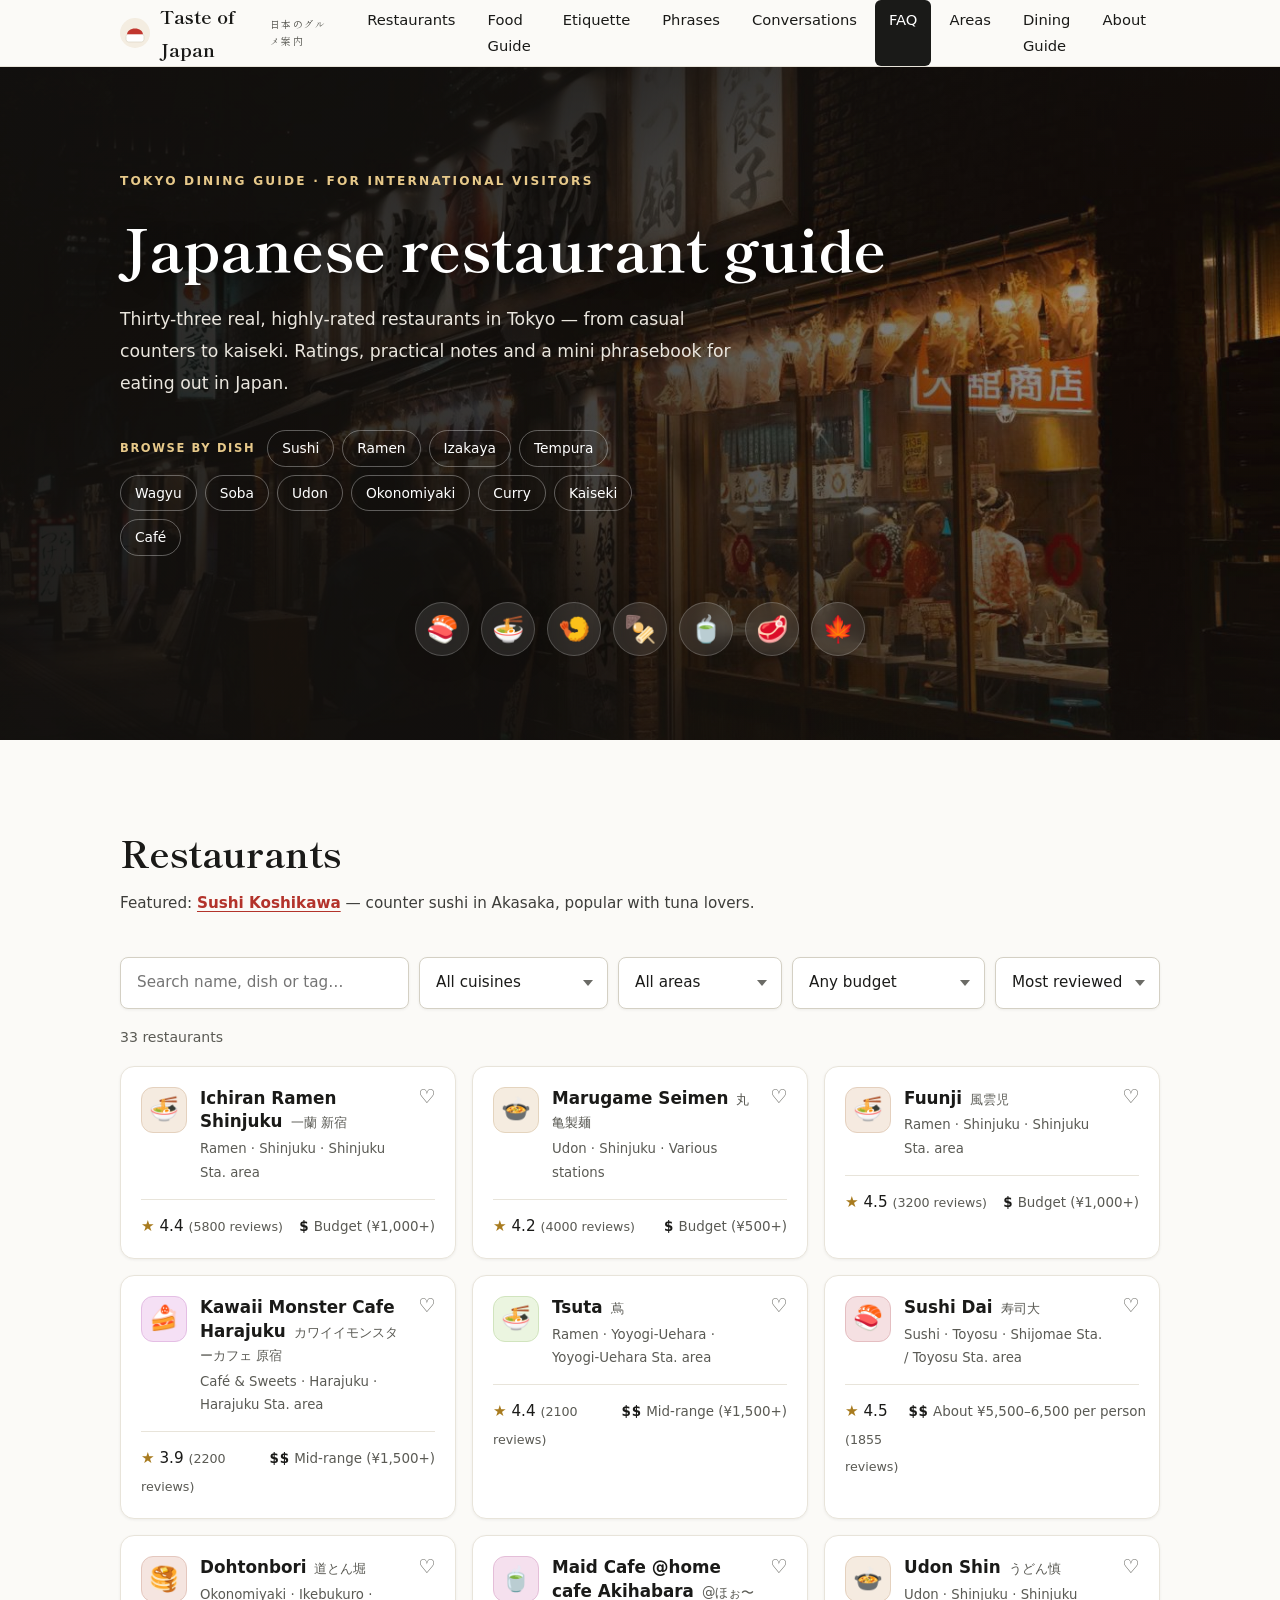
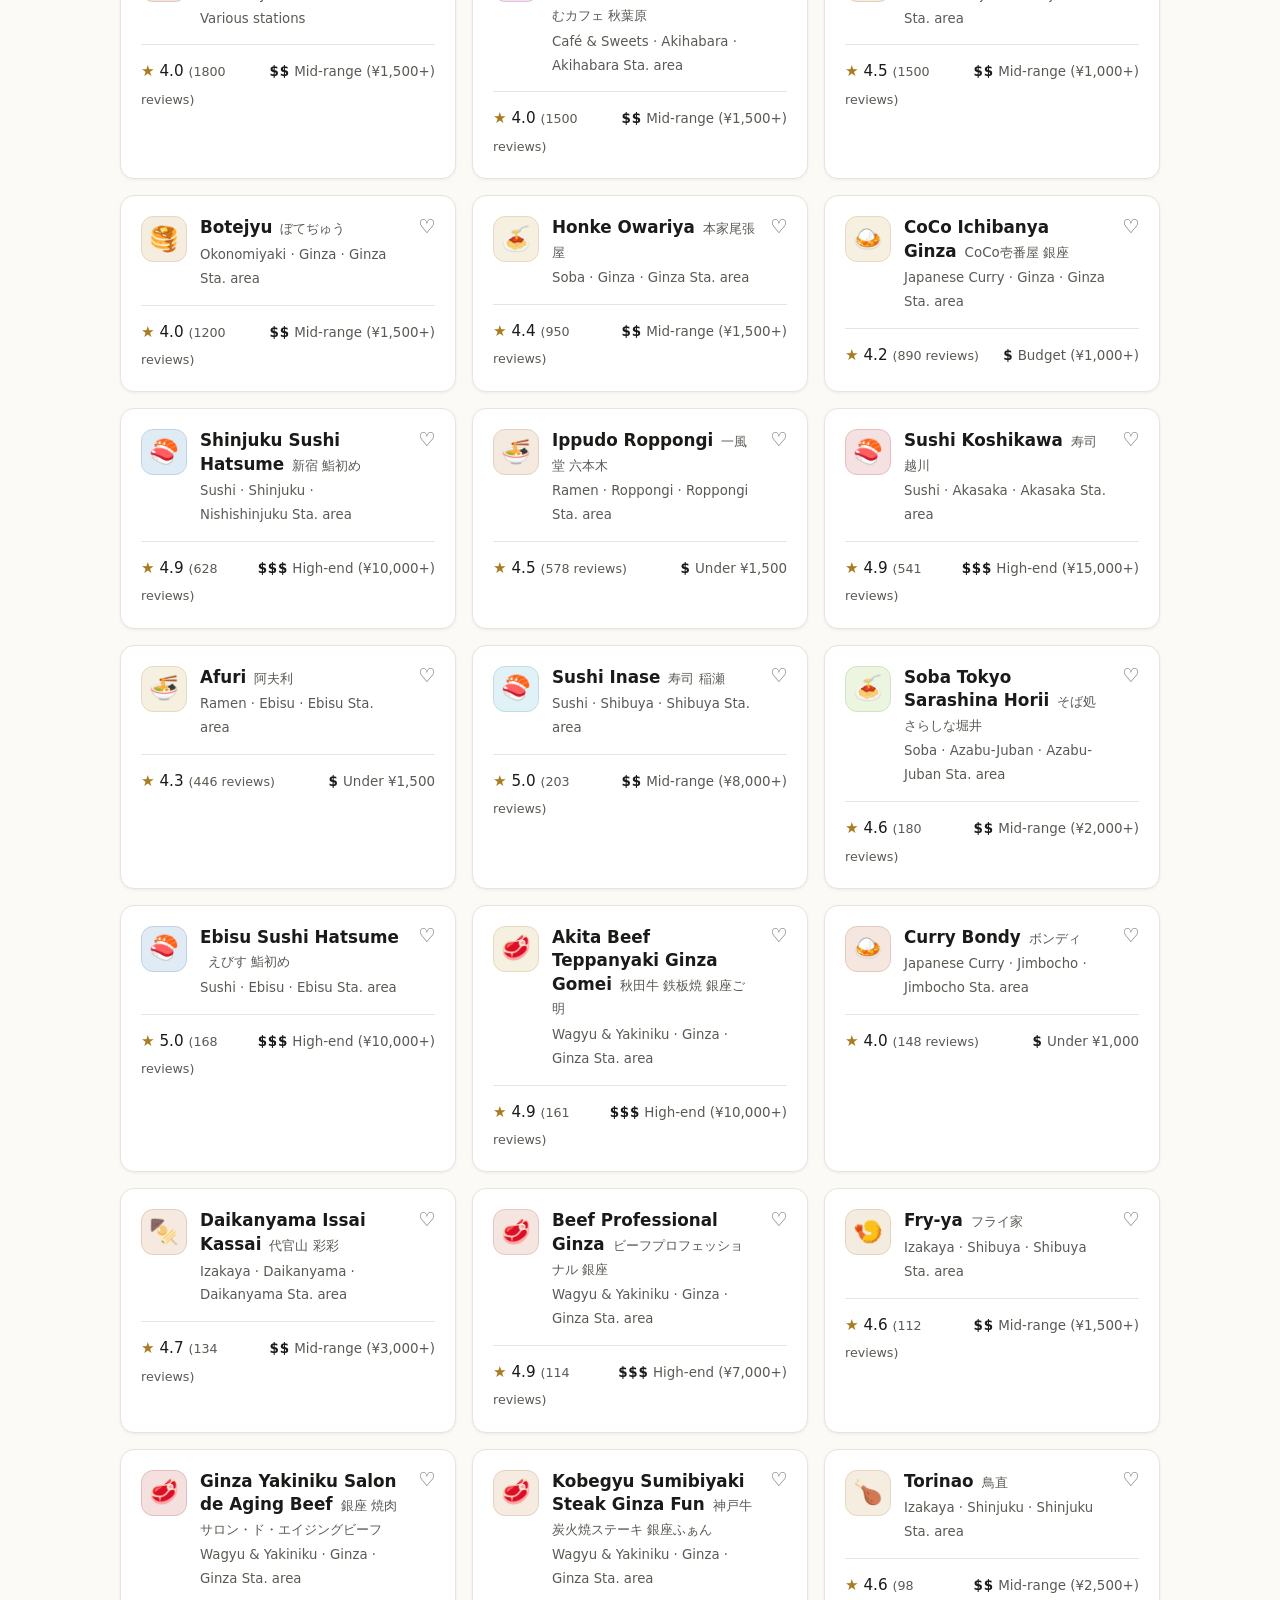
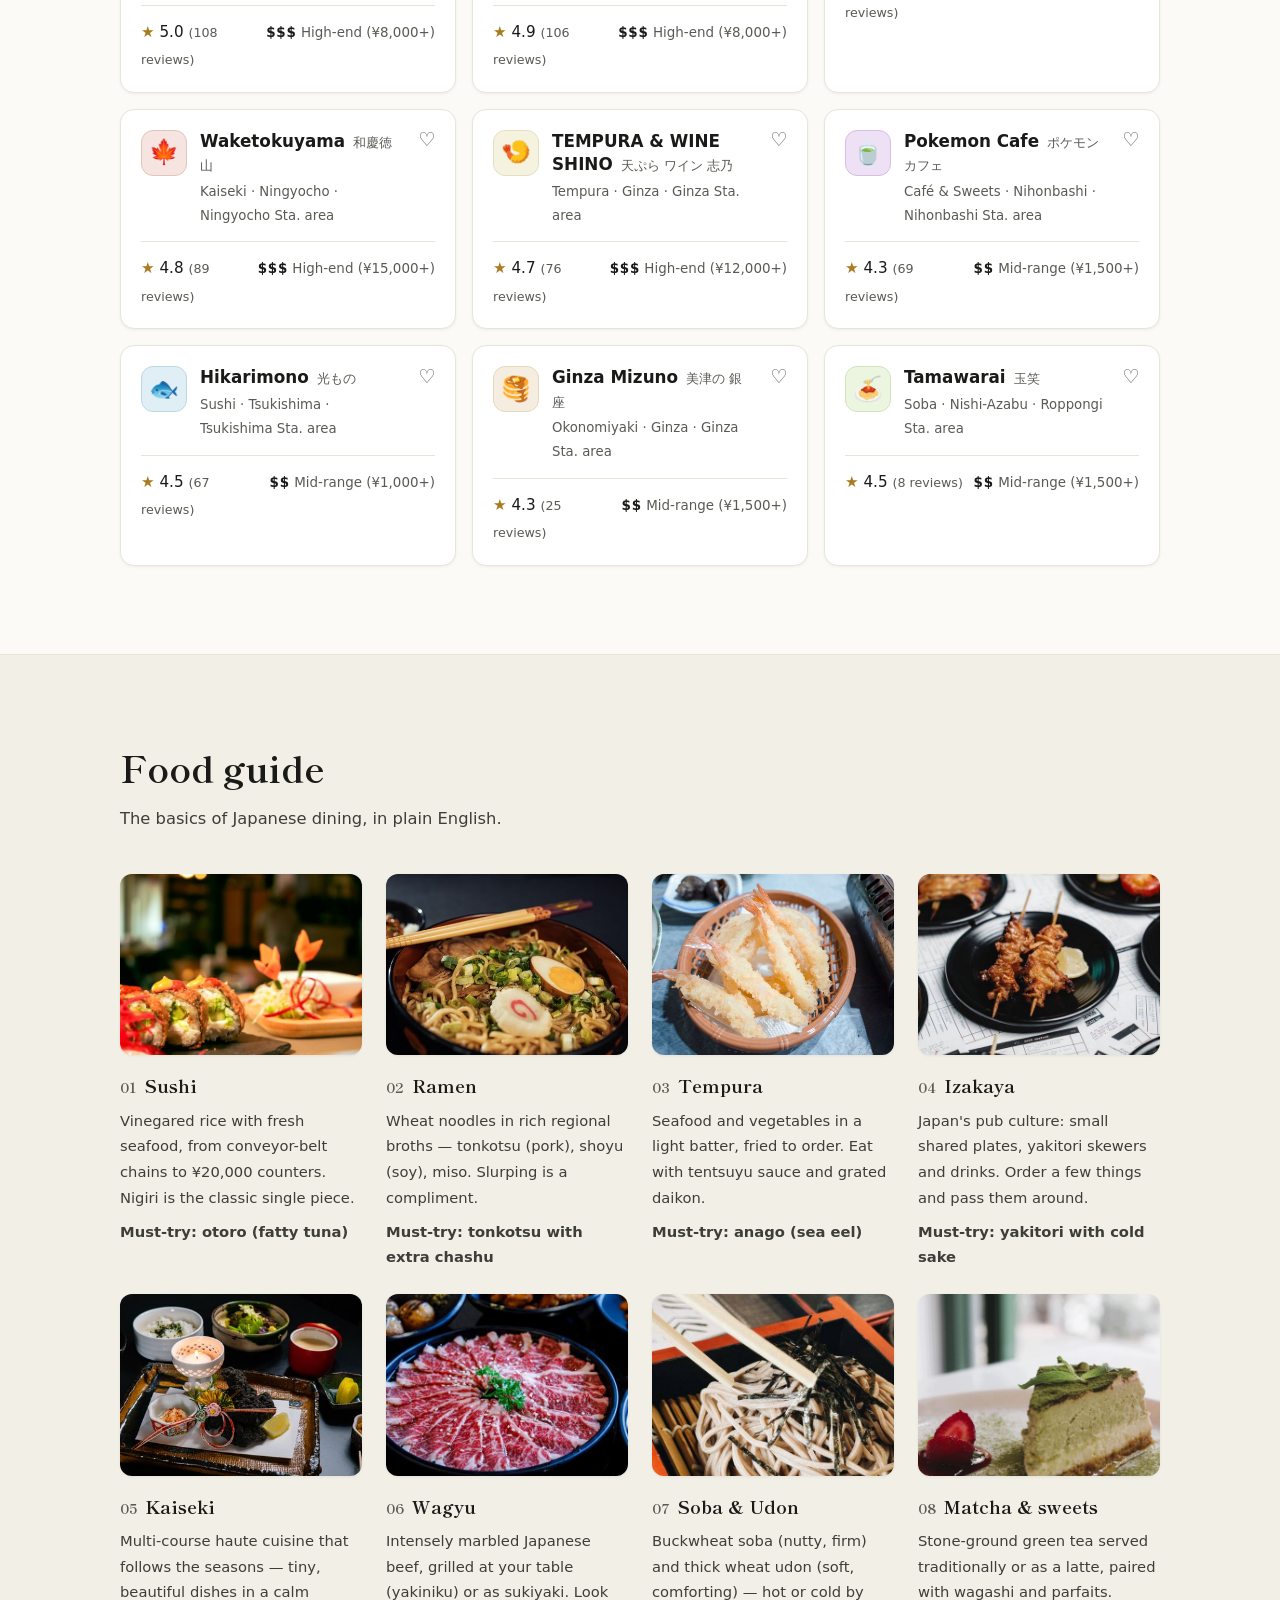
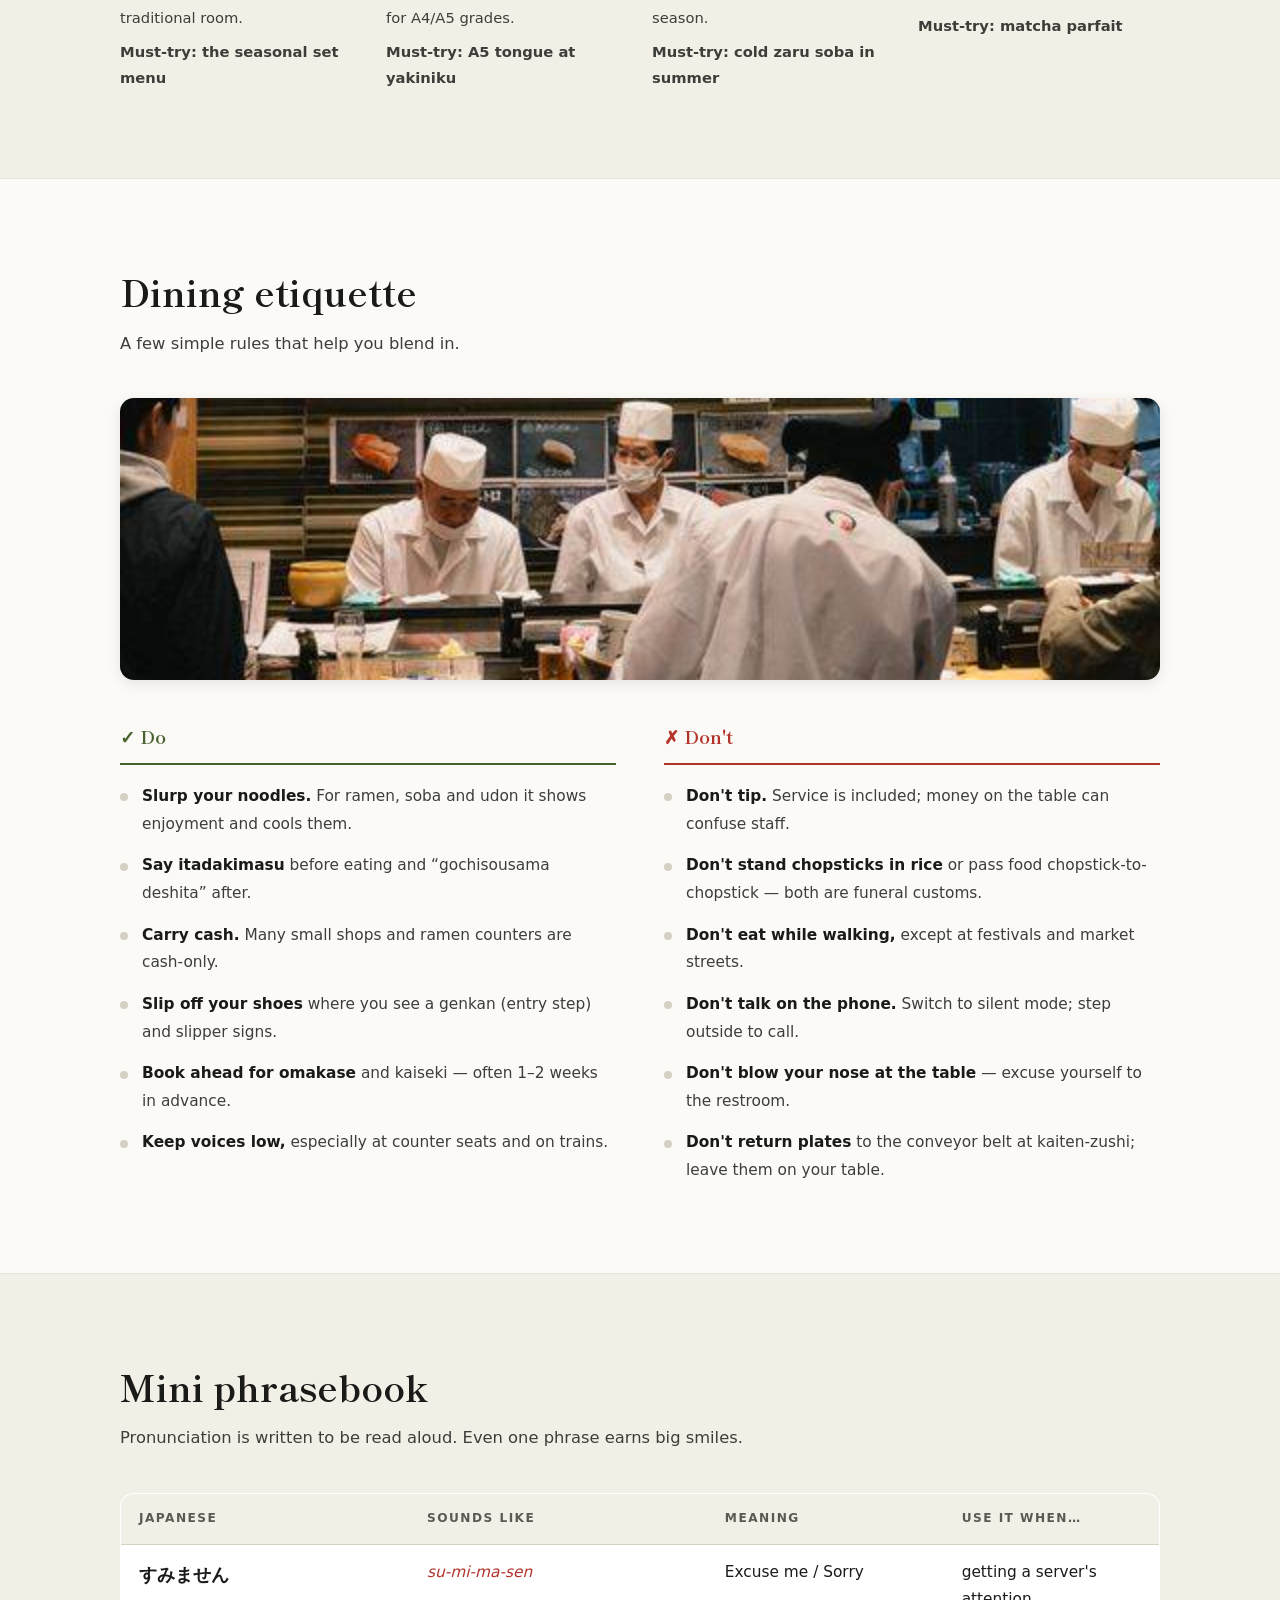
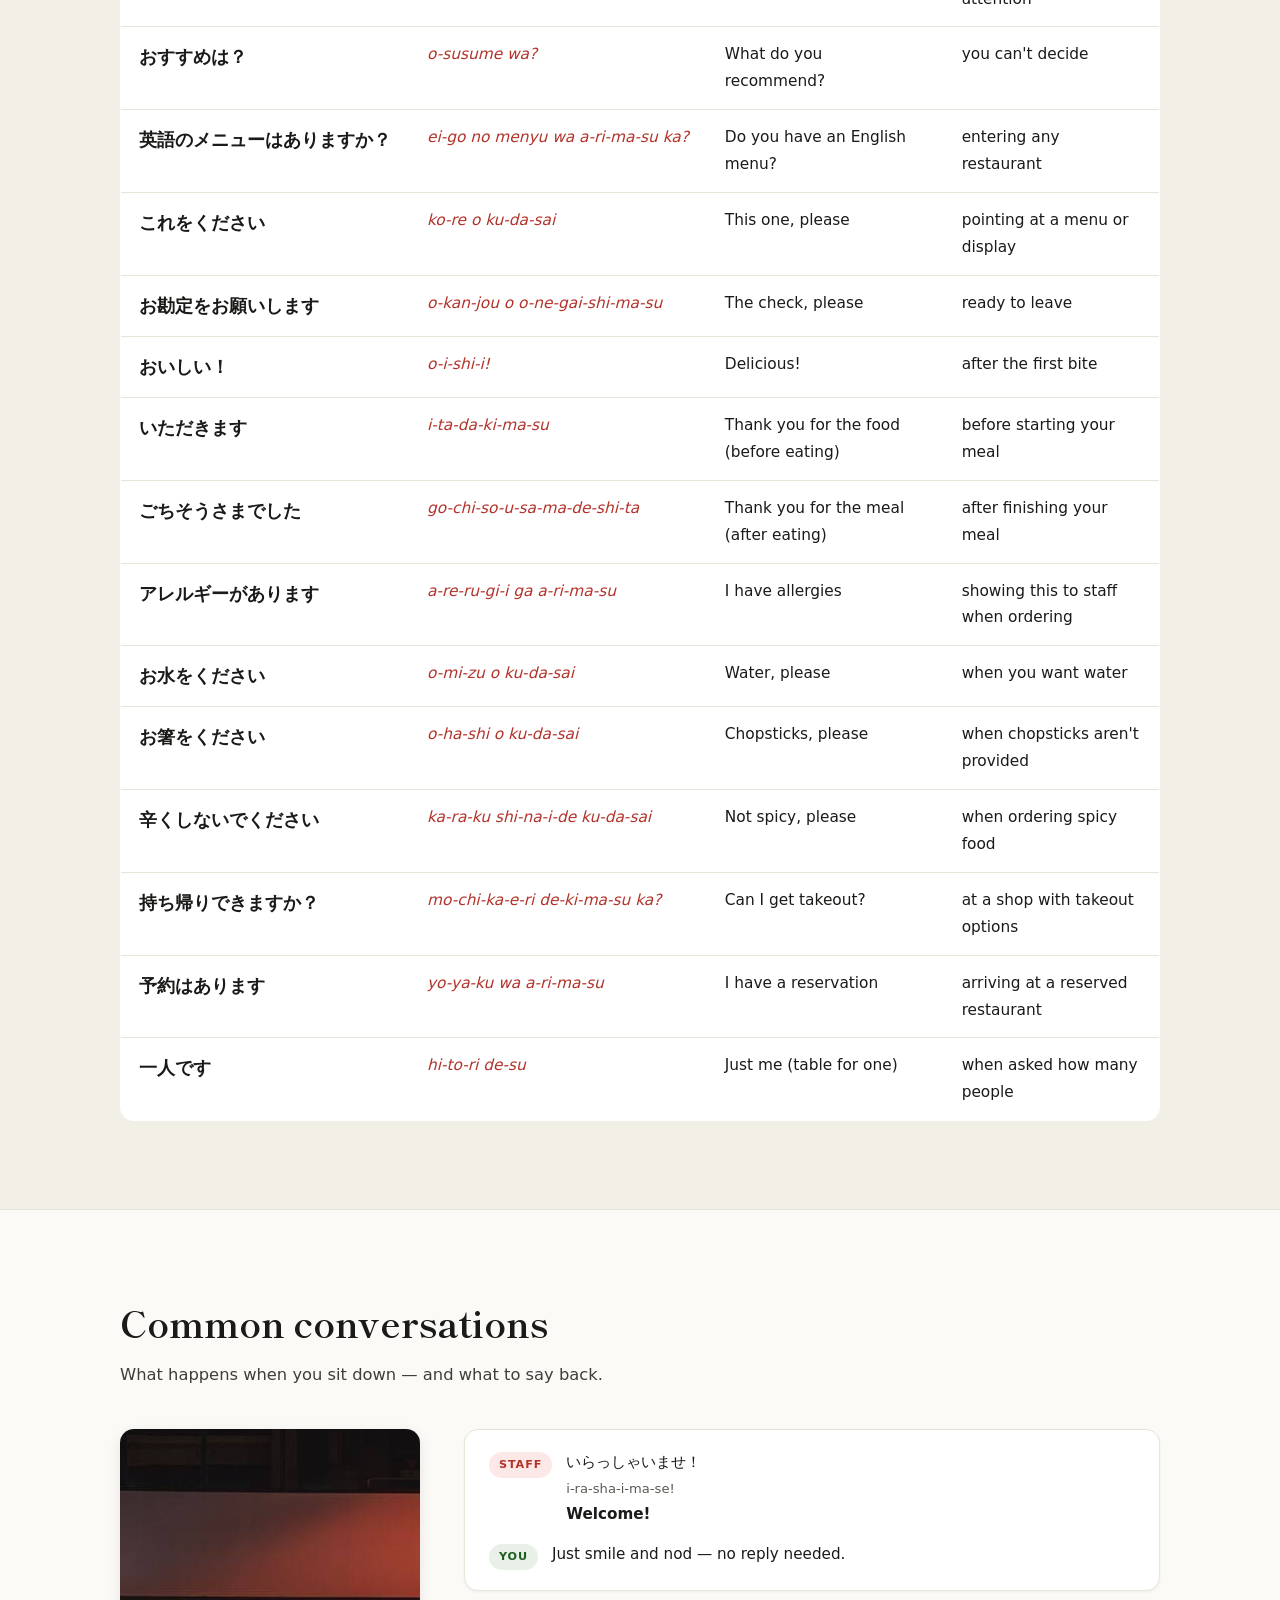
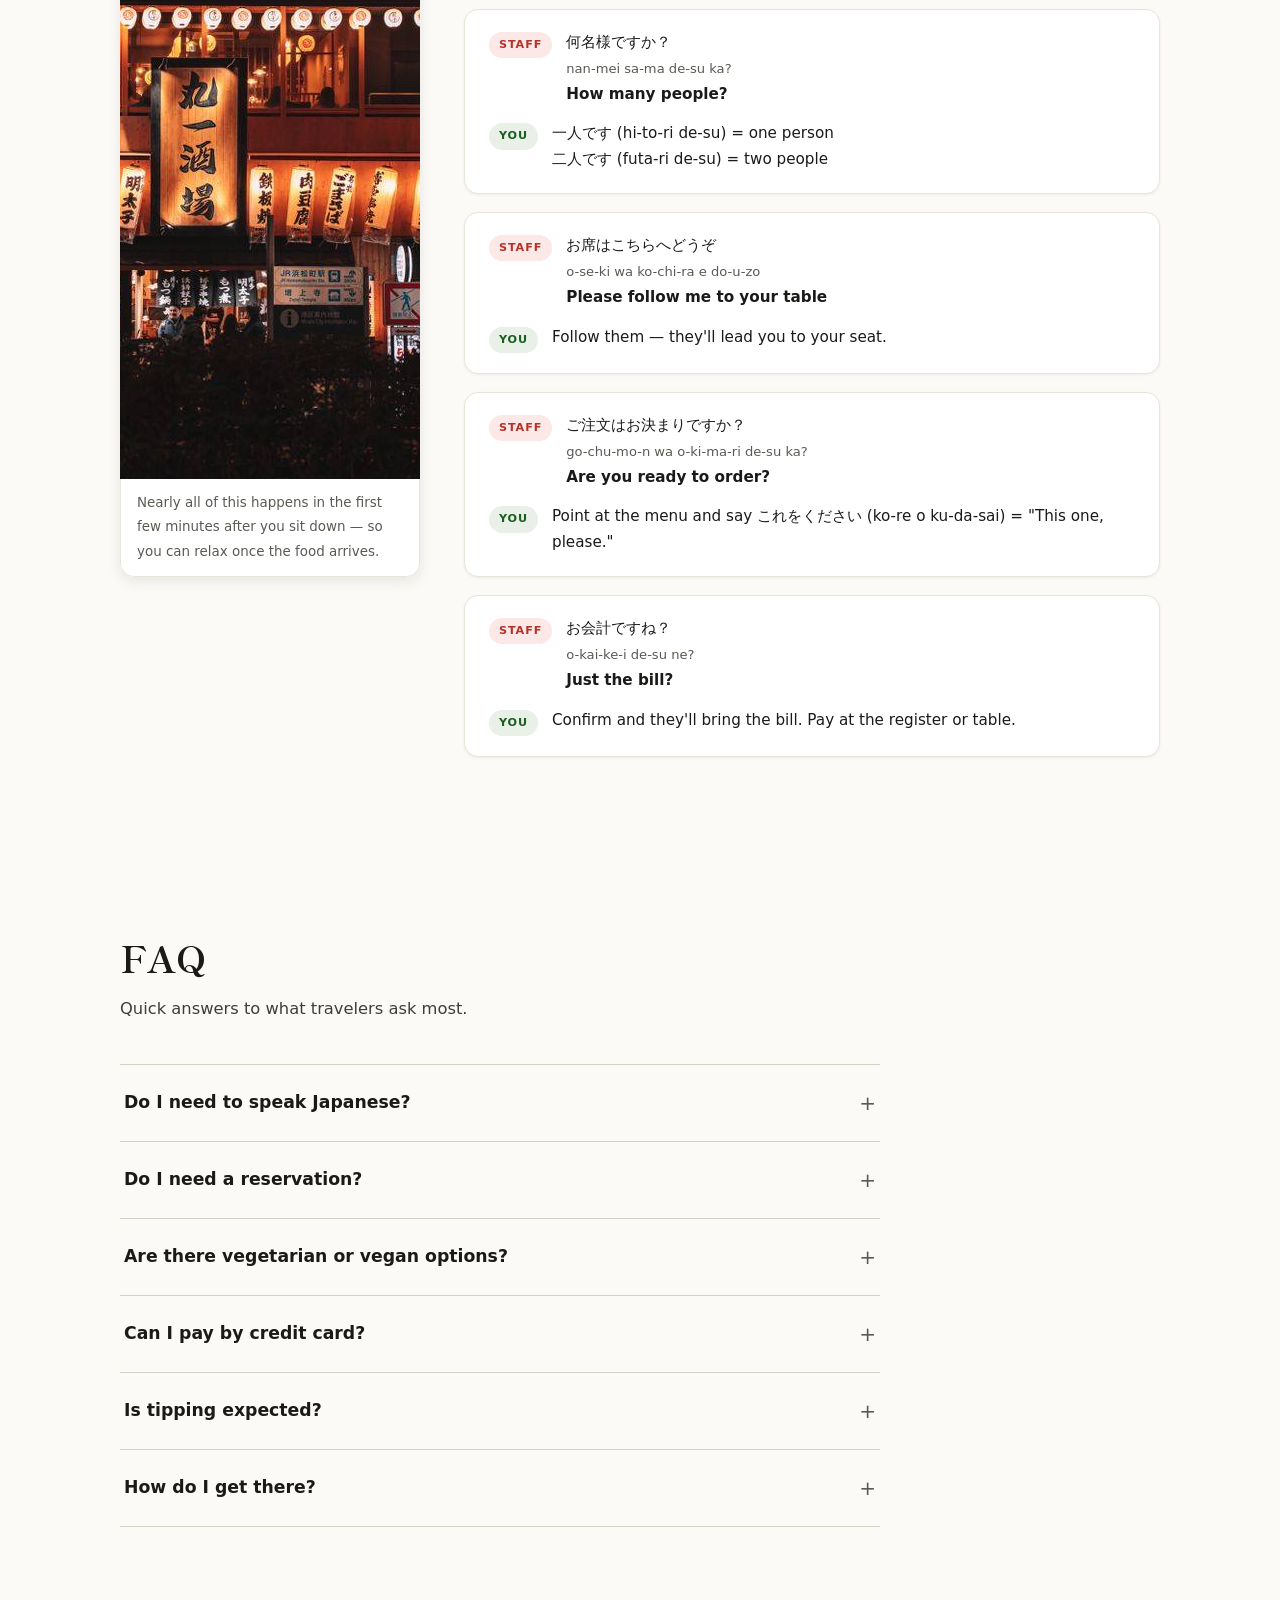
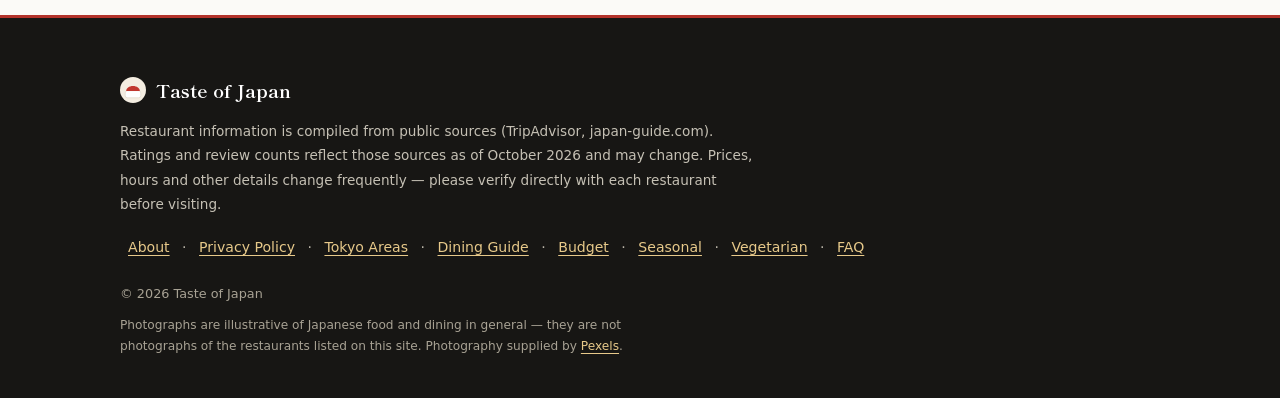
==== commit 7490d10e: "Correct restaurant data against live public sources Verified against TripAdvisor / Google / official" ====
--- a/index.html
+++ b/index.html
@@ -462,8 +462,8 @@
 
 <button class="to-top" id="toTop" aria-label="Back to top" title="Back to top">↑</button>
 
-<script src="js/data.js?v=9"></script>
+<script src="js/data.js?v=10"></script>
 <script src="js/main.js?v=11"></script>
-<script src="js/analytics.js?v=11" defer></script>
+<script src="js/analytics.js?v=12" defer></script>
 </body>
 </html>
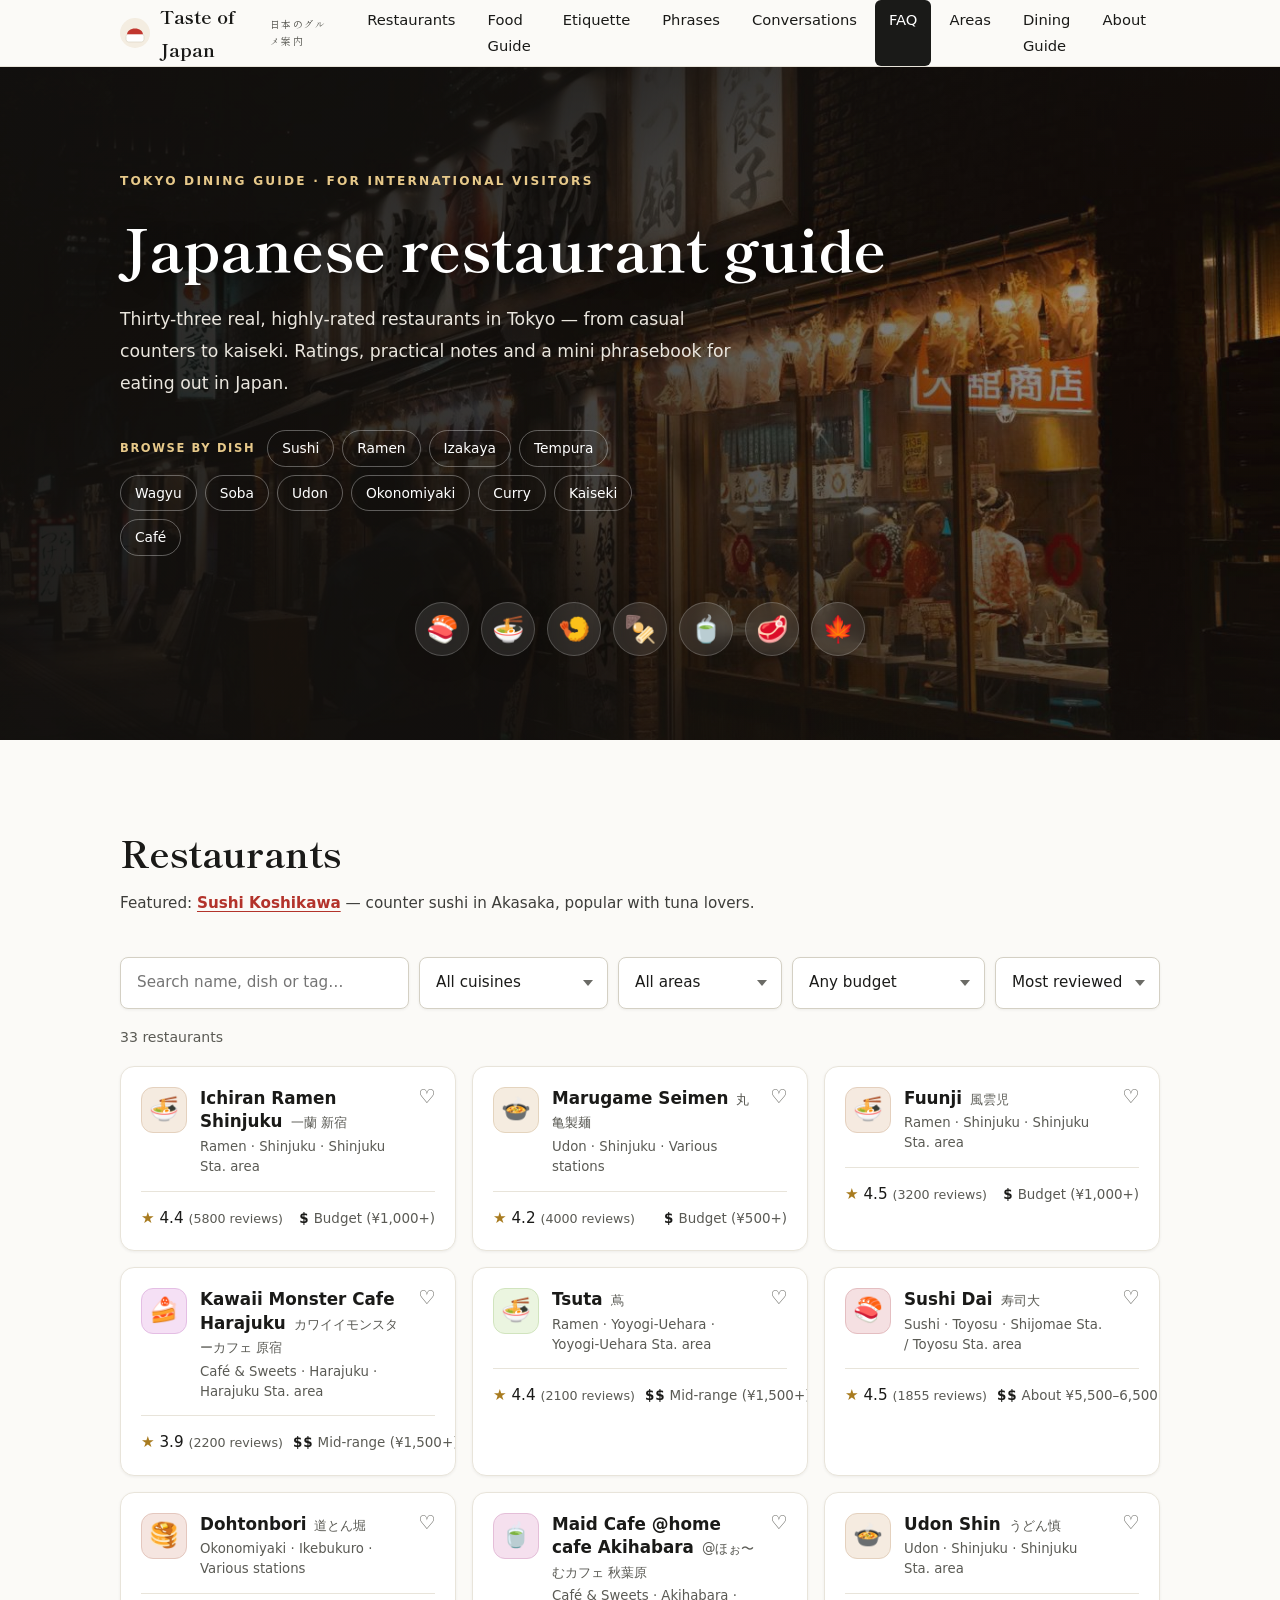
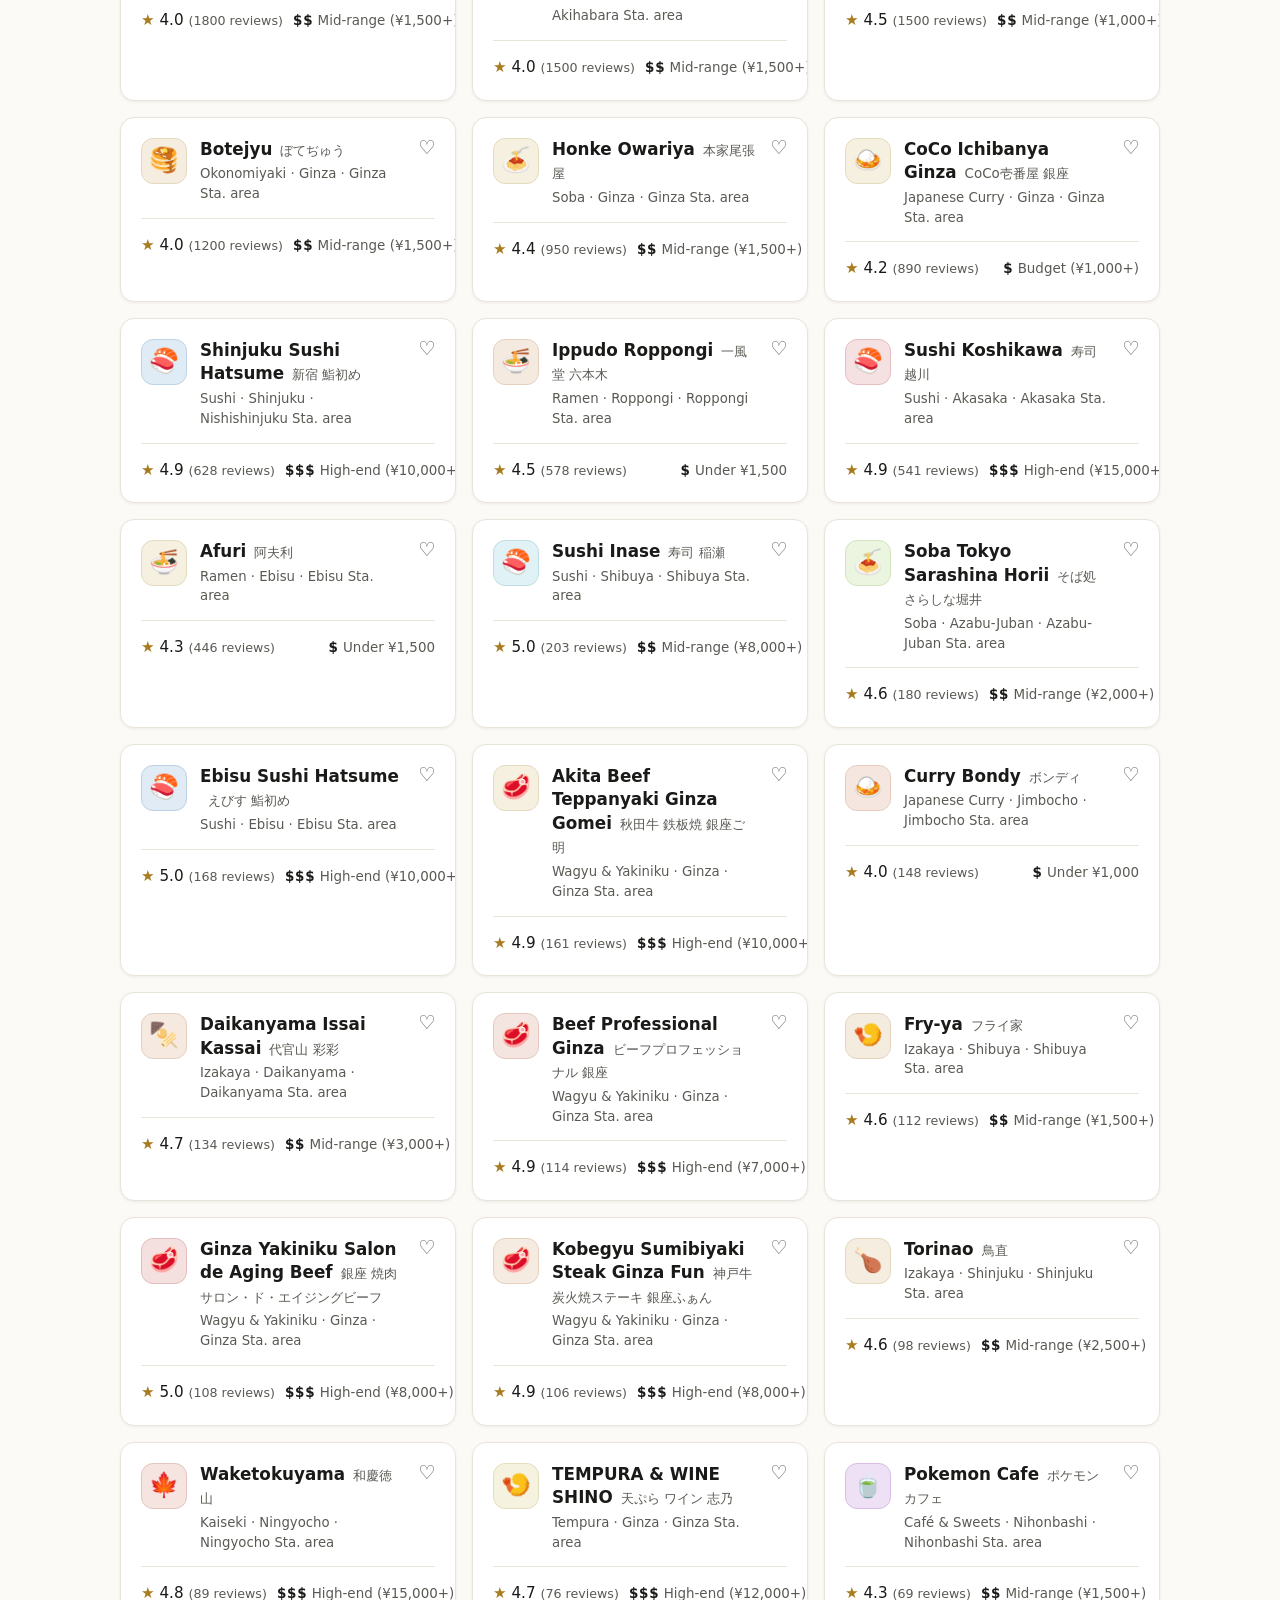
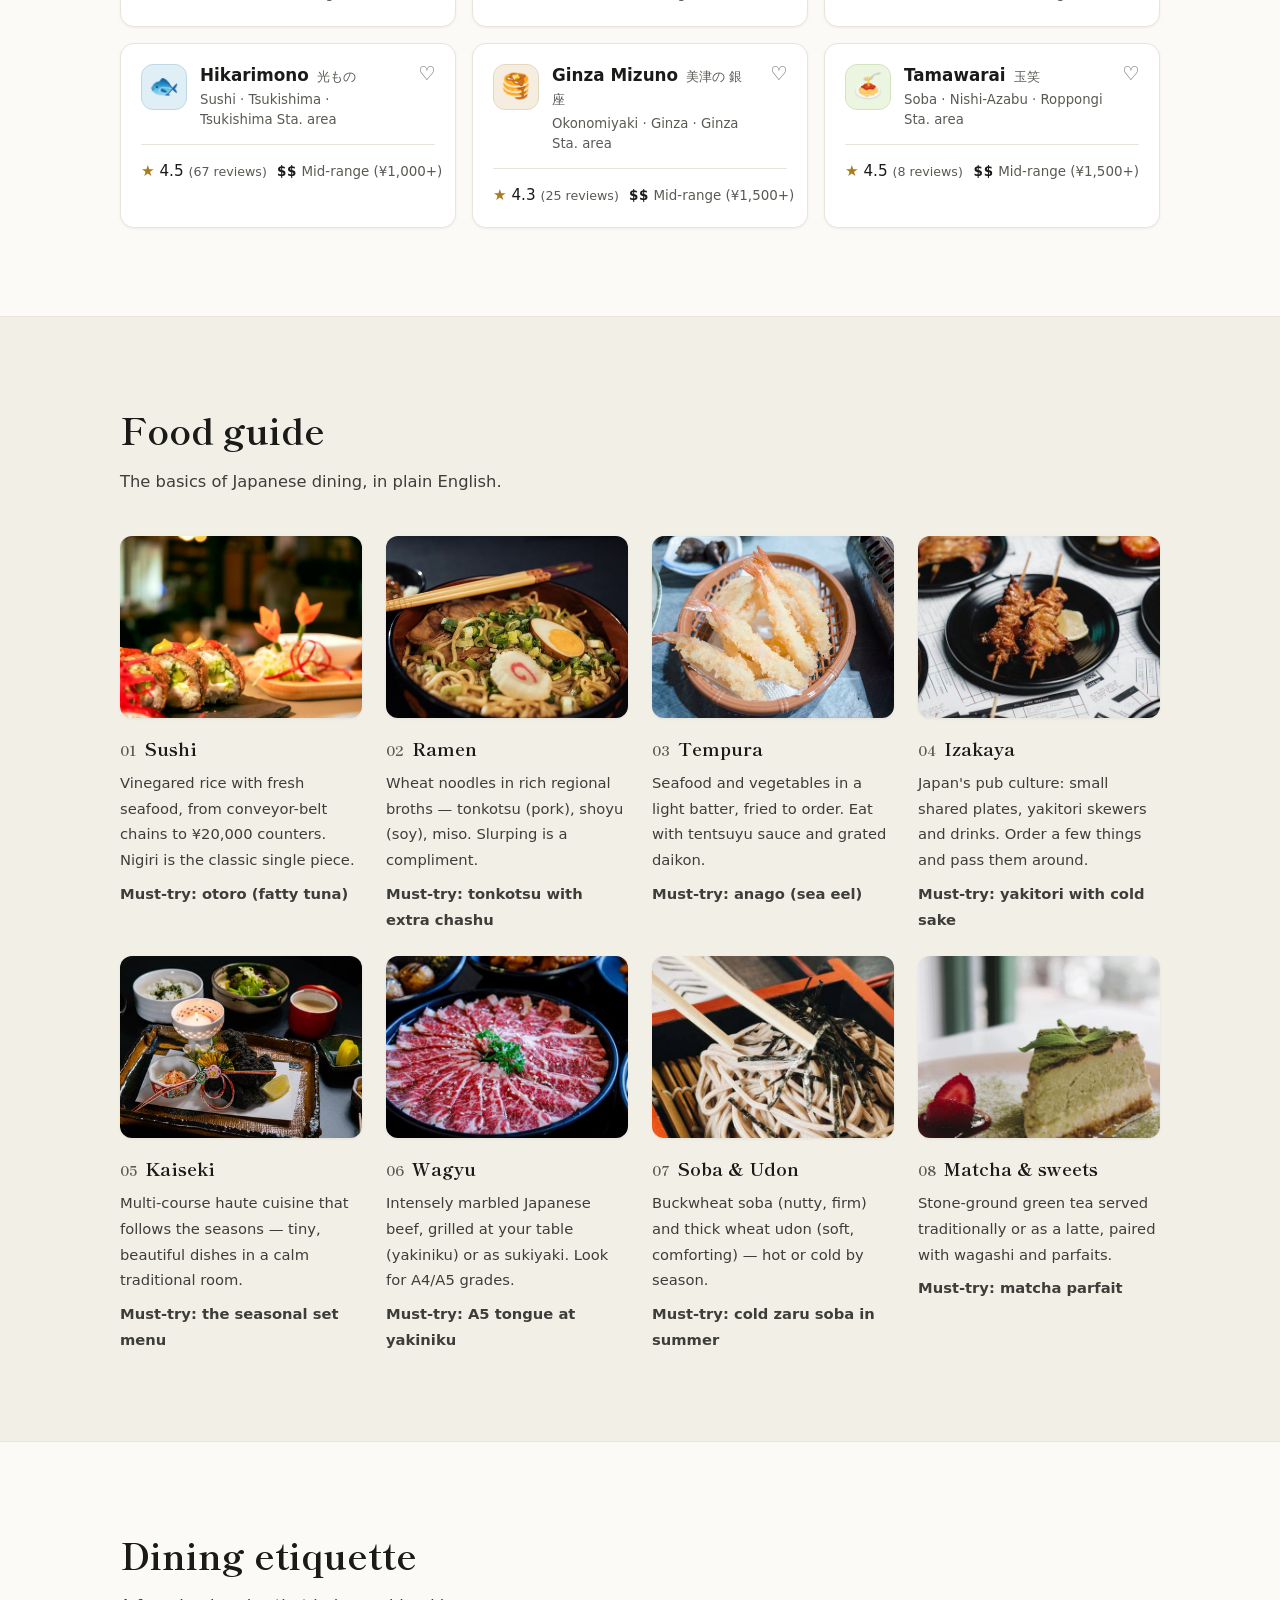
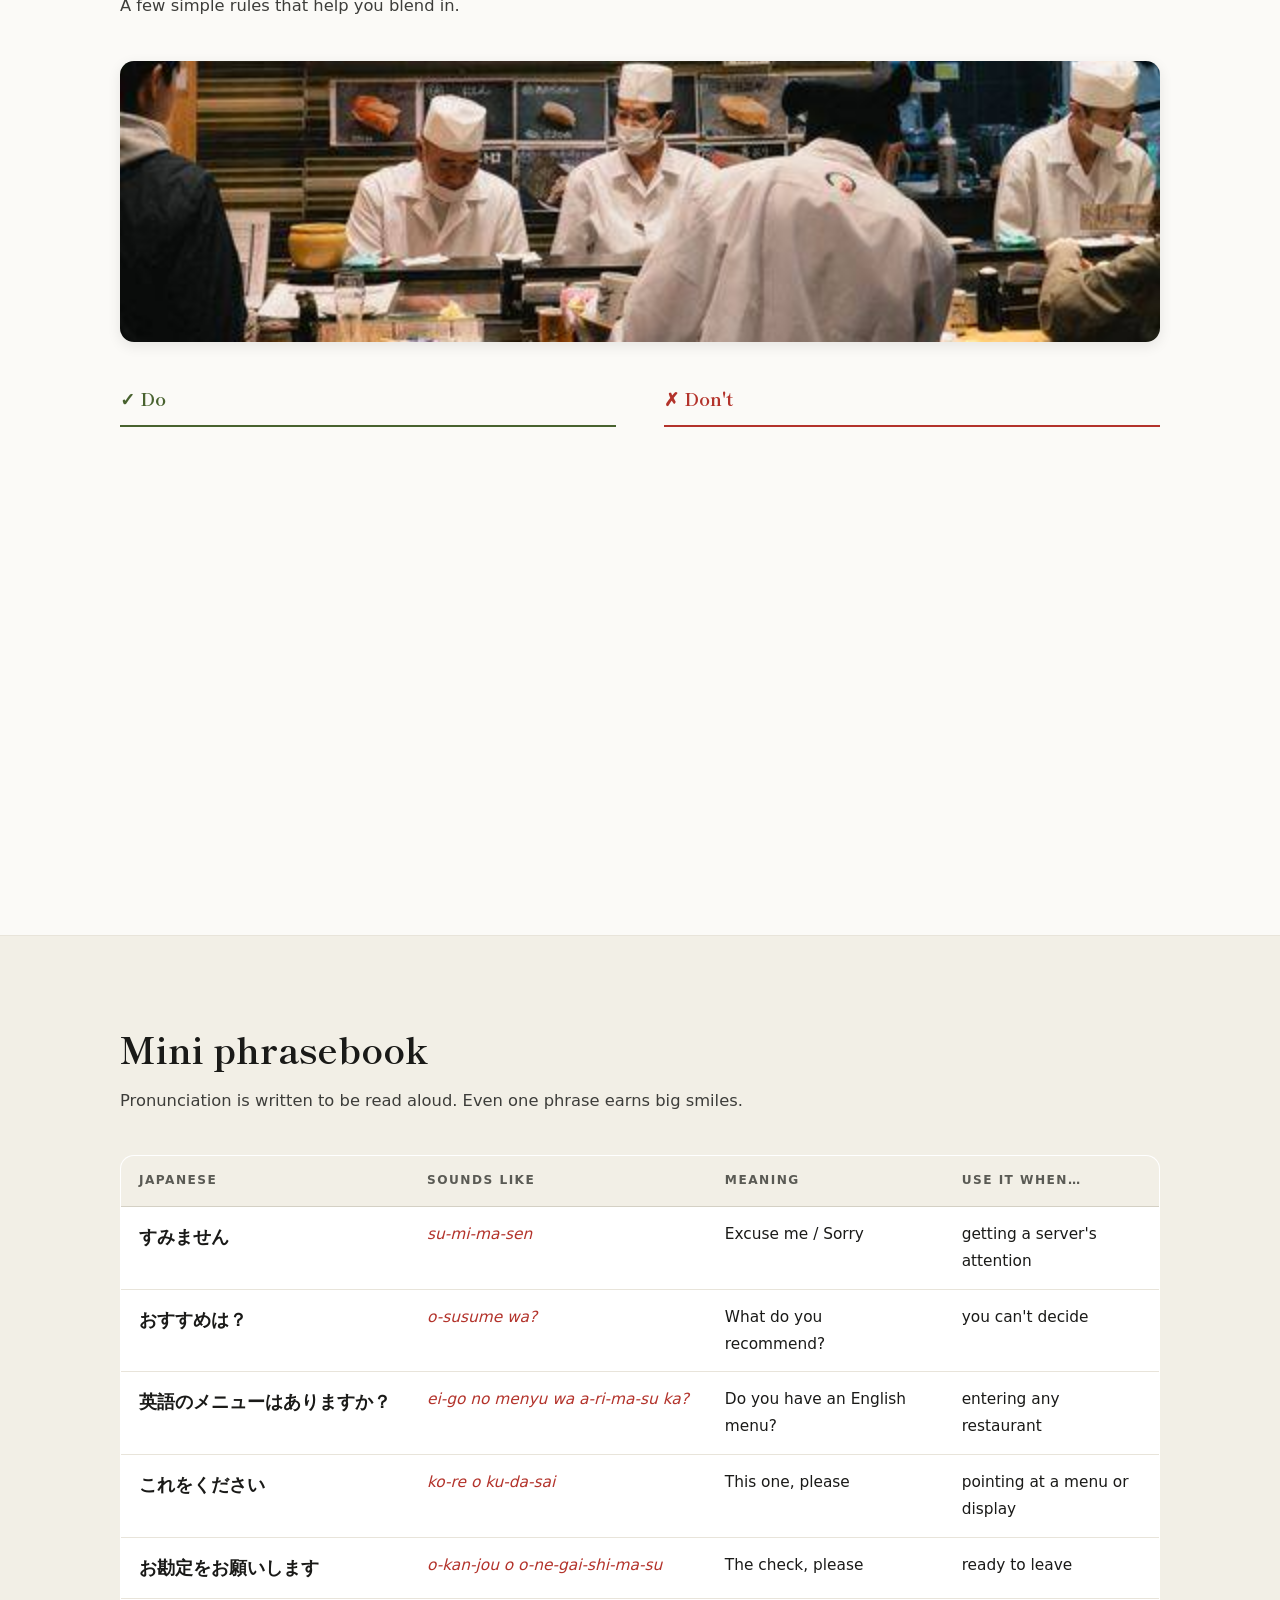
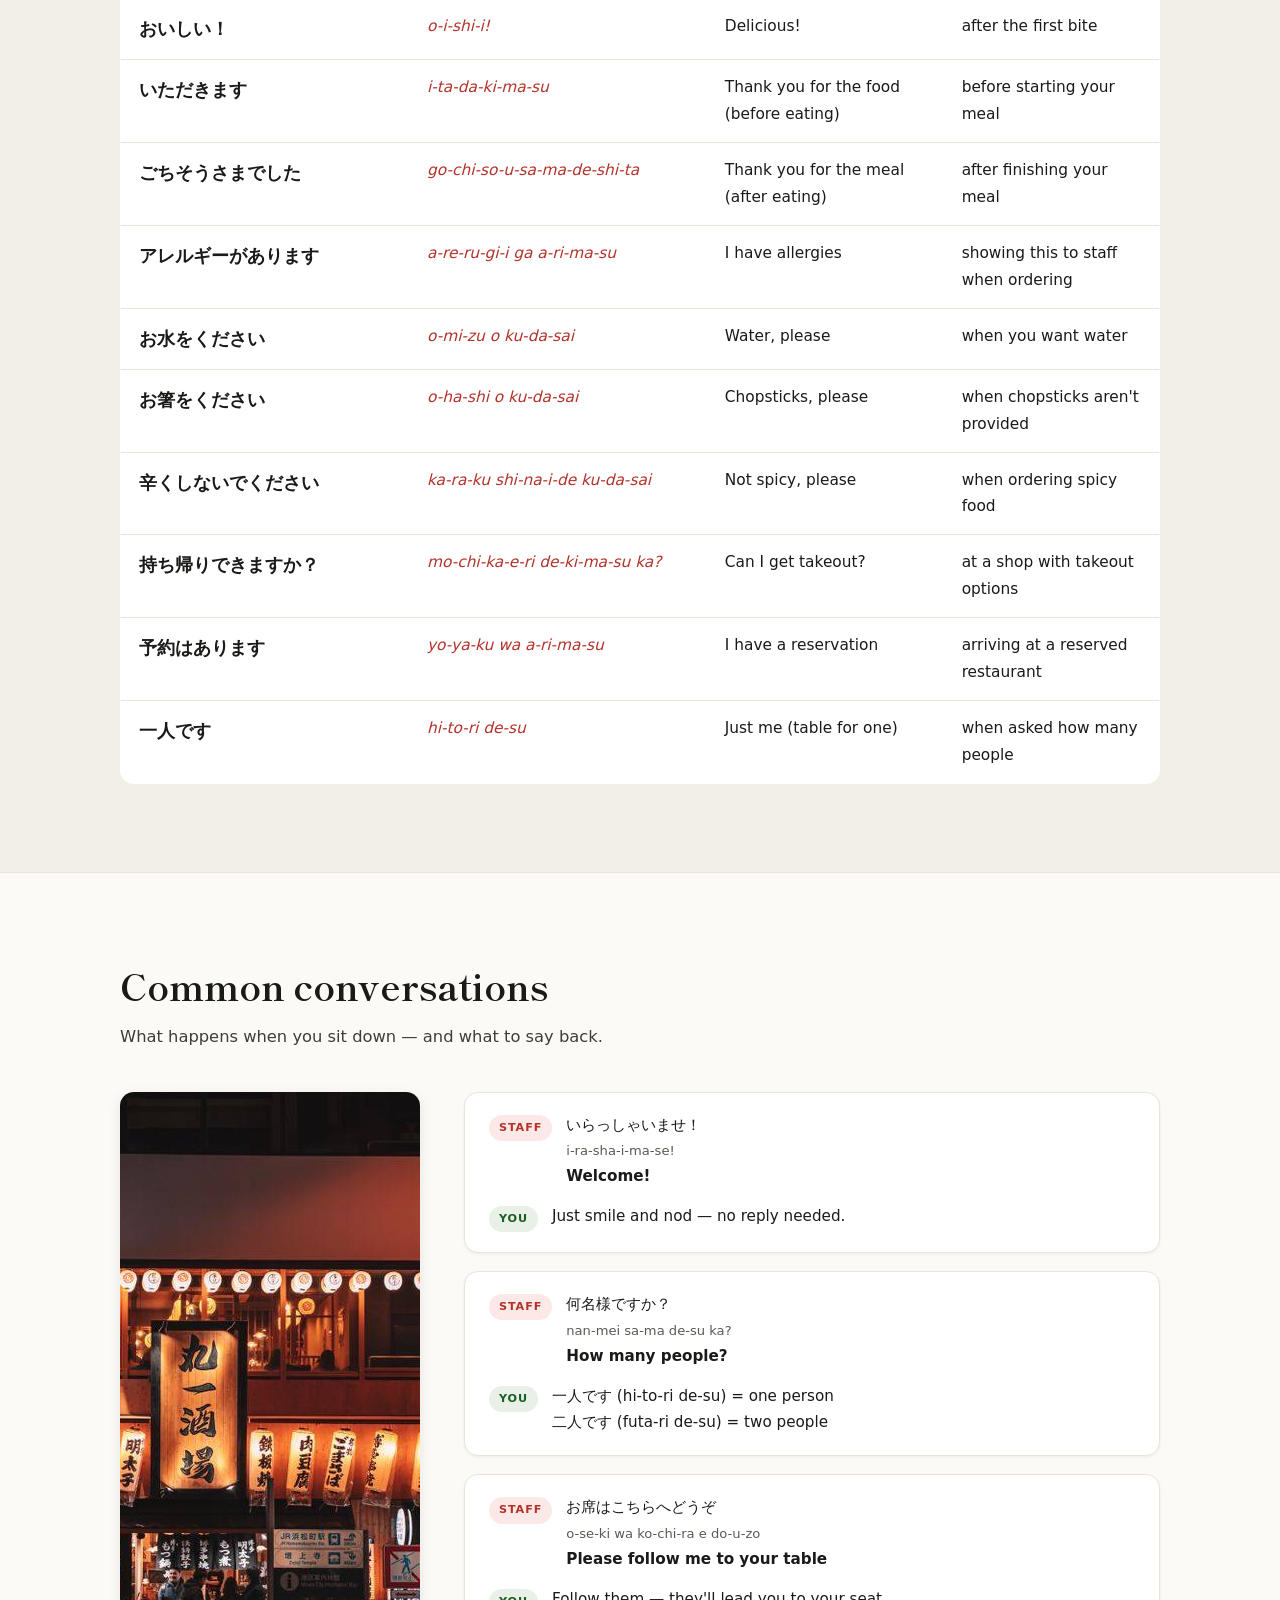
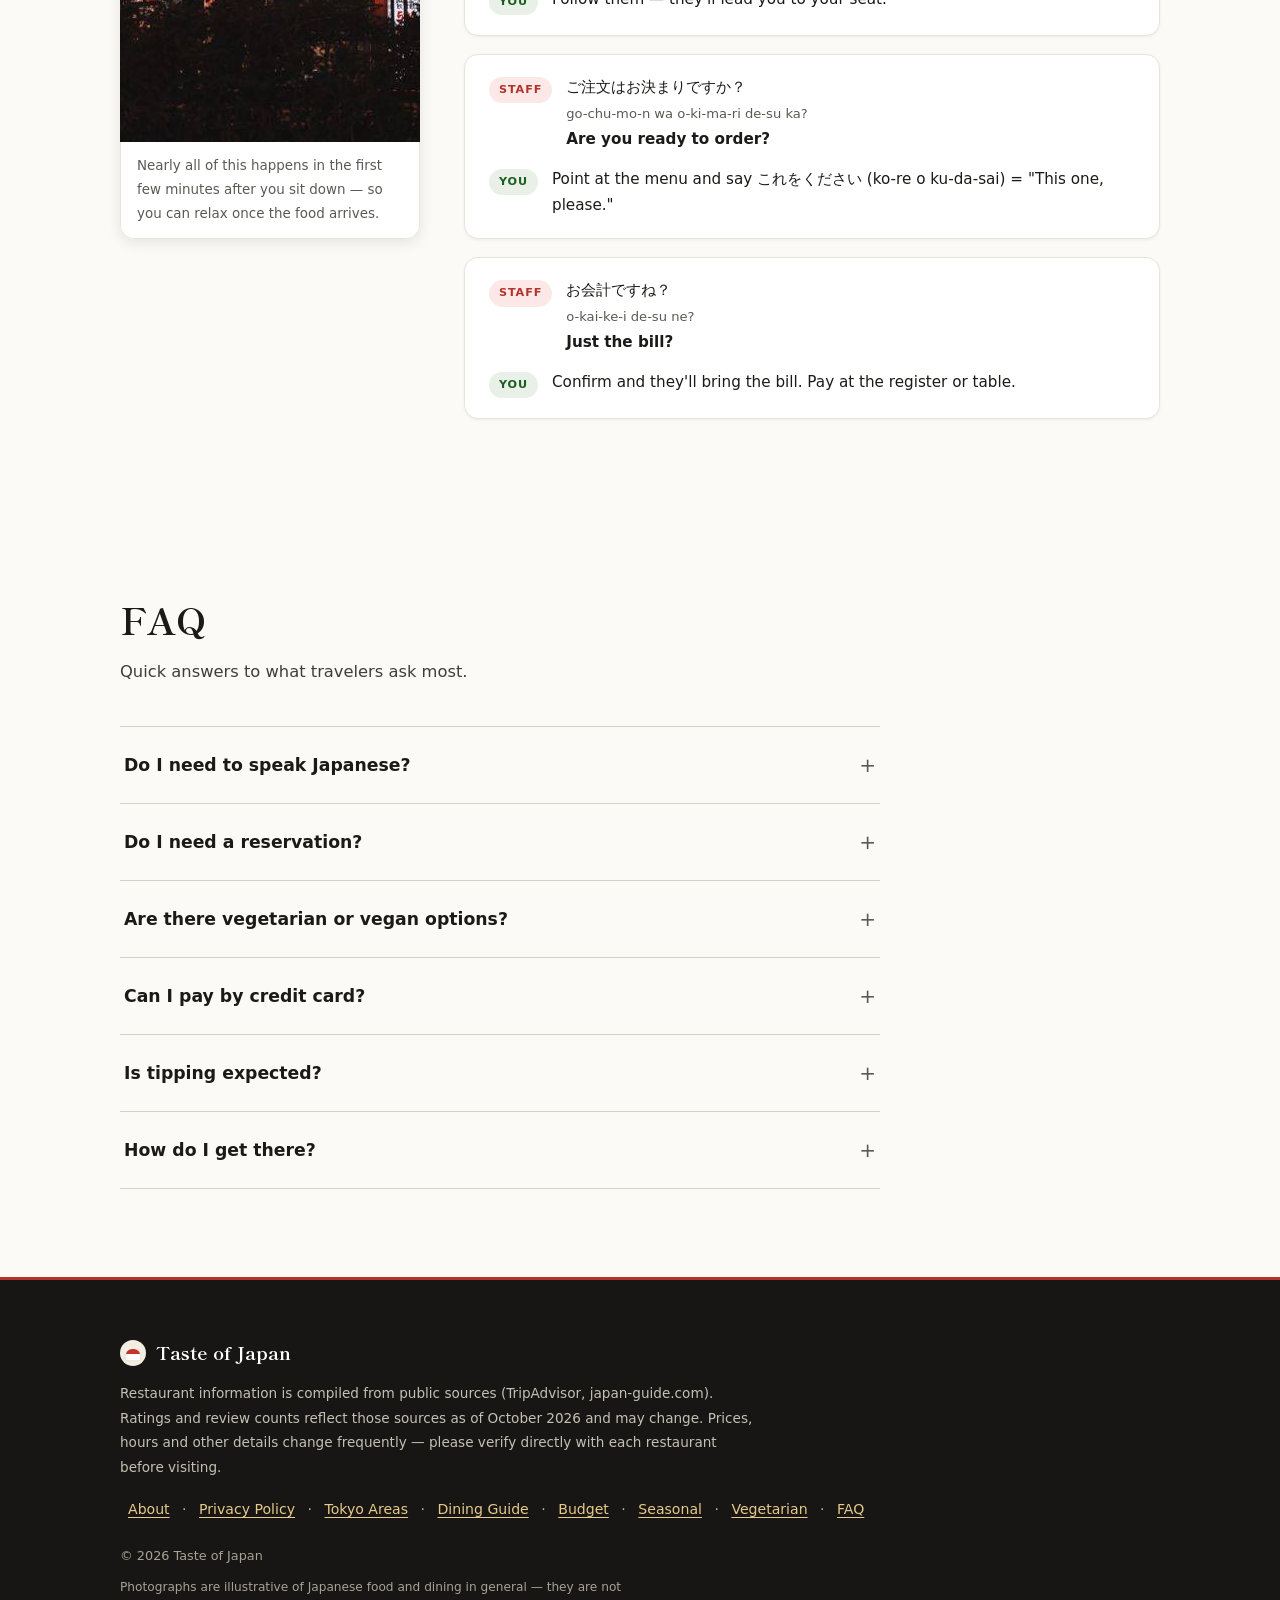
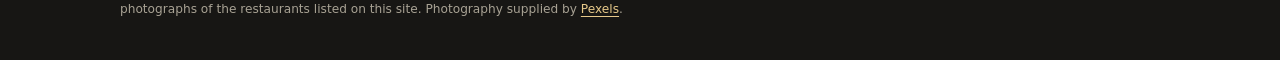
==== commit d11ed111: "Fix and add scroll reveal animation, plus reading progress bar The scroll-reveal JS already existed " ====
--- a/index.html
+++ b/index.html
@@ -20,7 +20,7 @@
 <link rel="preconnect" href="https://fonts.gstatic.com" crossorigin>
 <link href="https://fonts.googleapis.com/css2?family=Shippori+Mincho:wght@600;700&display=swap" rel="stylesheet">
 <link rel="preload" as="image" href="img/hero.jpg" fetchpriority="high">
-<link rel="stylesheet" href="css/styles.css?v=13">
+<link rel="stylesheet" href="css/styles.css?v=14">
 <script async src="https://pagead2.googlesyndication.com/pagead/js/adsbygoogle.js?client=ca-pub-6504620761675105"
      crossorigin="anonymous"></script>
 <script type="application/ld+json">
@@ -96,6 +96,7 @@
 </script>
 </head>
 <body>
+<div class="progress" id="progress" role="presentation"></div>
 
 <header class="site-header">
   <div class="container header-inner">
@@ -463,7 +464,7 @@
 <button class="to-top" id="toTop" aria-label="Back to top" title="Back to top">↑</button>
 
 <script src="js/data.js?v=10"></script>
-<script src="js/main.js?v=11"></script>
-<script src="js/analytics.js?v=12" defer></script>
+<script src="js/main.js?v=12"></script>
+<script src="js/analytics.js?v=13" defer></script>
 </body>
 </html>
--- a/css/styles.css
+++ b/css/styles.css
@@ -419,6 +419,61 @@
 .section:nth-child(5){animation-delay:.2s}
 .section:nth-child(6){animation-delay:.25s}
 .section:nth-child(7){animation-delay:.3s}
+
+/* ---------- scroll reveal ---------- */
+/* Elements start hidden only when JS is present (see .js-scroll in <head>)
+   so the page still renders fully without JavaScript. */
+.js-scroll .resto,
+.js-scroll .guide-card,
+.js-scroll .rule-list li,
+.js-scroll .conv-card,
+.js-scroll .faq-item,
+.js-scroll .photo-band,
+.js-scroll .conv-aside,
+.js-scroll .area-block,
+.js-scroll .article-body > *{
+  opacity:0;
+  transform:translateY(16px);
+}
+.js-scroll .revealed{
+  opacity:1;
+  transform:none;
+  transition:opacity .55s ease,transform .55s cubic-bezier(.2,.7,.3,1);
+}
+
+/* ---------- scroll progress bar ---------- */
+.progress{
+  position:fixed;top:0;left:0;height:3px;width:0;
+  background:linear-gradient(90deg,var(--accent),var(--gold));
+  z-index:70;transition:width .12s linear;
+  pointer-events:none; /* never intercept clicks intended for content */
+}
+
+/* ---------- section dividers & rhythm ---------- */
+.section--tint + .section--tint{border-top:0}
+
+/* ---------- restaurant card polish ---------- */
+.resto__name{transition:color .18s}
+.resto:hover .resto__name{color:var(--accent)}
+.resto__meta{line-height:1.5}
+.resto__rating{white-space:nowrap}
+
+/* ---------- guide card polish ---------- */
+.guide-card{transition:transform .22s ease}
+.guide-card:hover{transform:translateY(-3px)}
+.guide-card h3{transition:color .18s}
+.guide-card:hover h3{color:var(--accent)}
+
+/* ---------- filters polish ---------- */
+.filters input,.filters select{transition:border-color .18s,box-shadow .18s}
+.filters input:hover,.filters select:hover{border-color:var(--muted)}
+
+/* ---------- keyboard focus polish ---------- */
+a:focus-visible,button:focus-visible,summary:focus-visible{
+  outline:2px solid var(--accent);
+  outline-offset:2px;
+  border-radius:3px;
+}
 
 /* ---------- dark mode ---------- */
 @media (prefers-color-scheme: dark){
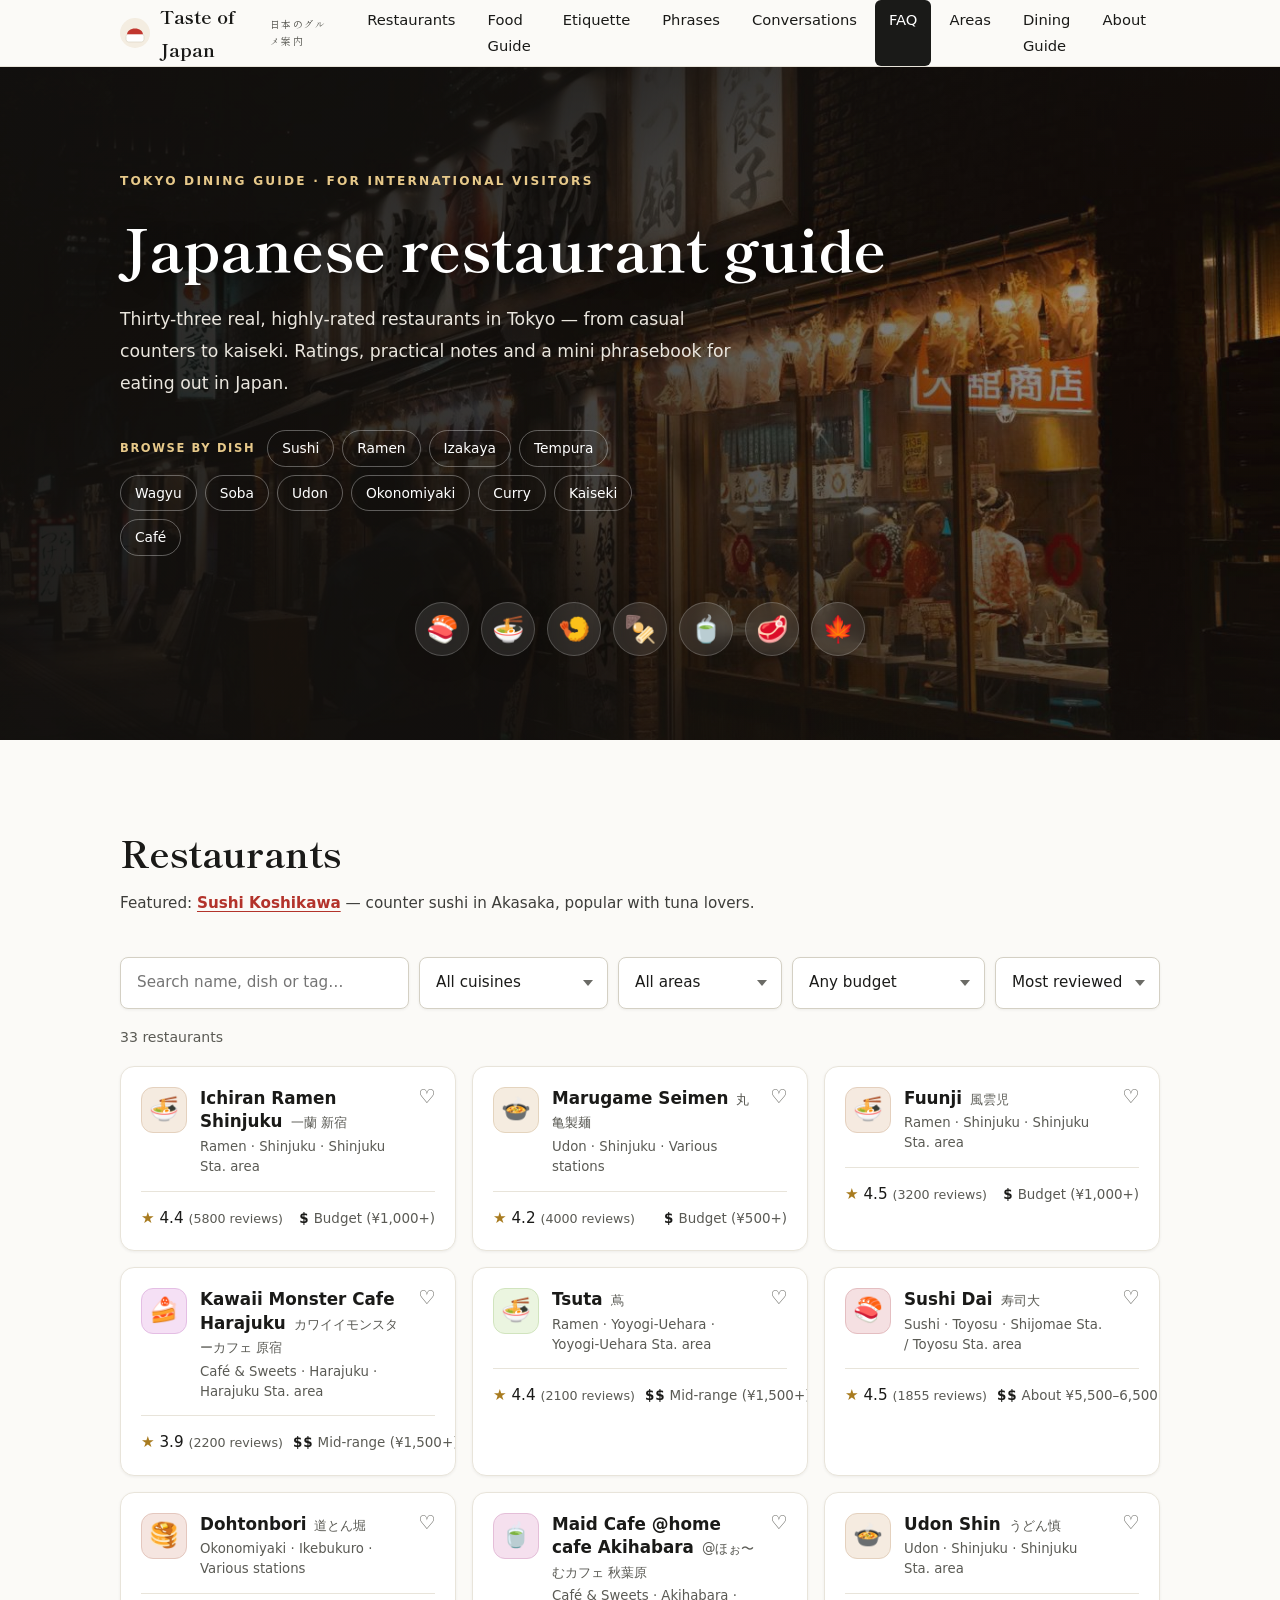
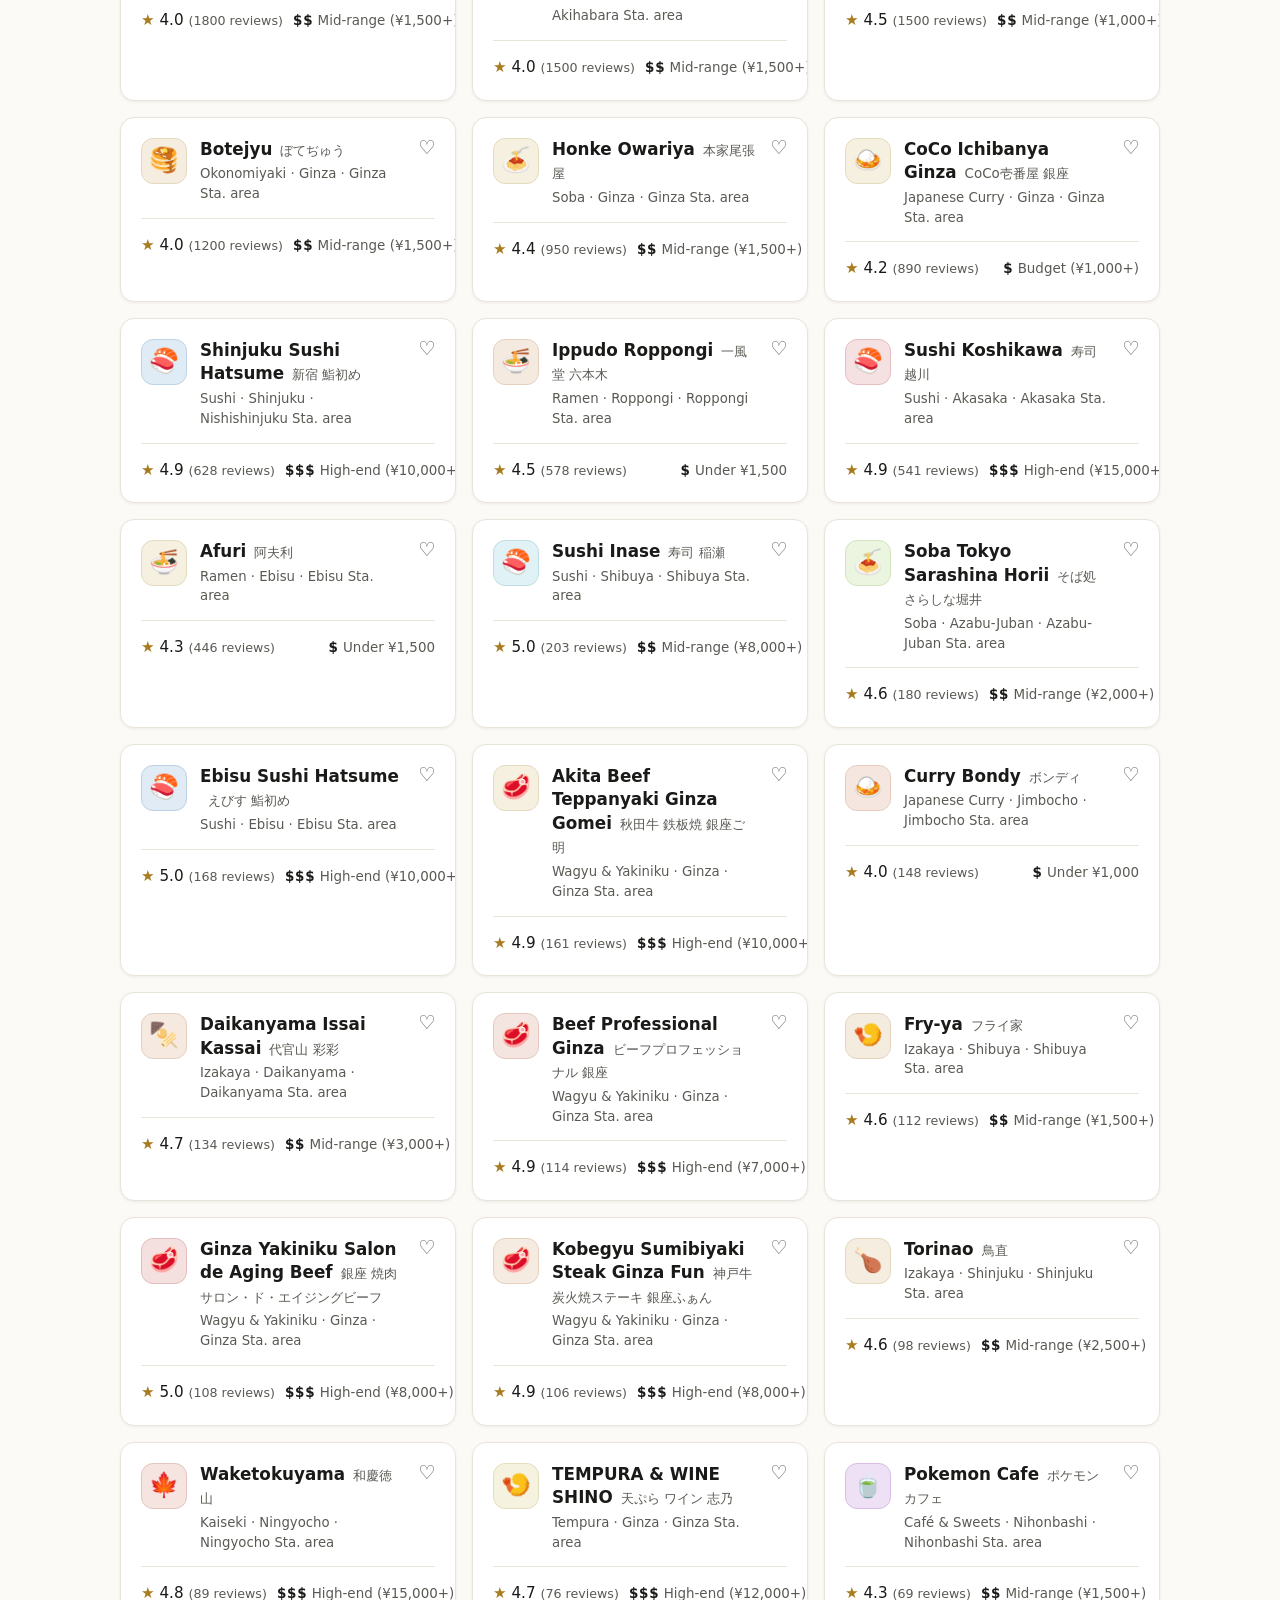
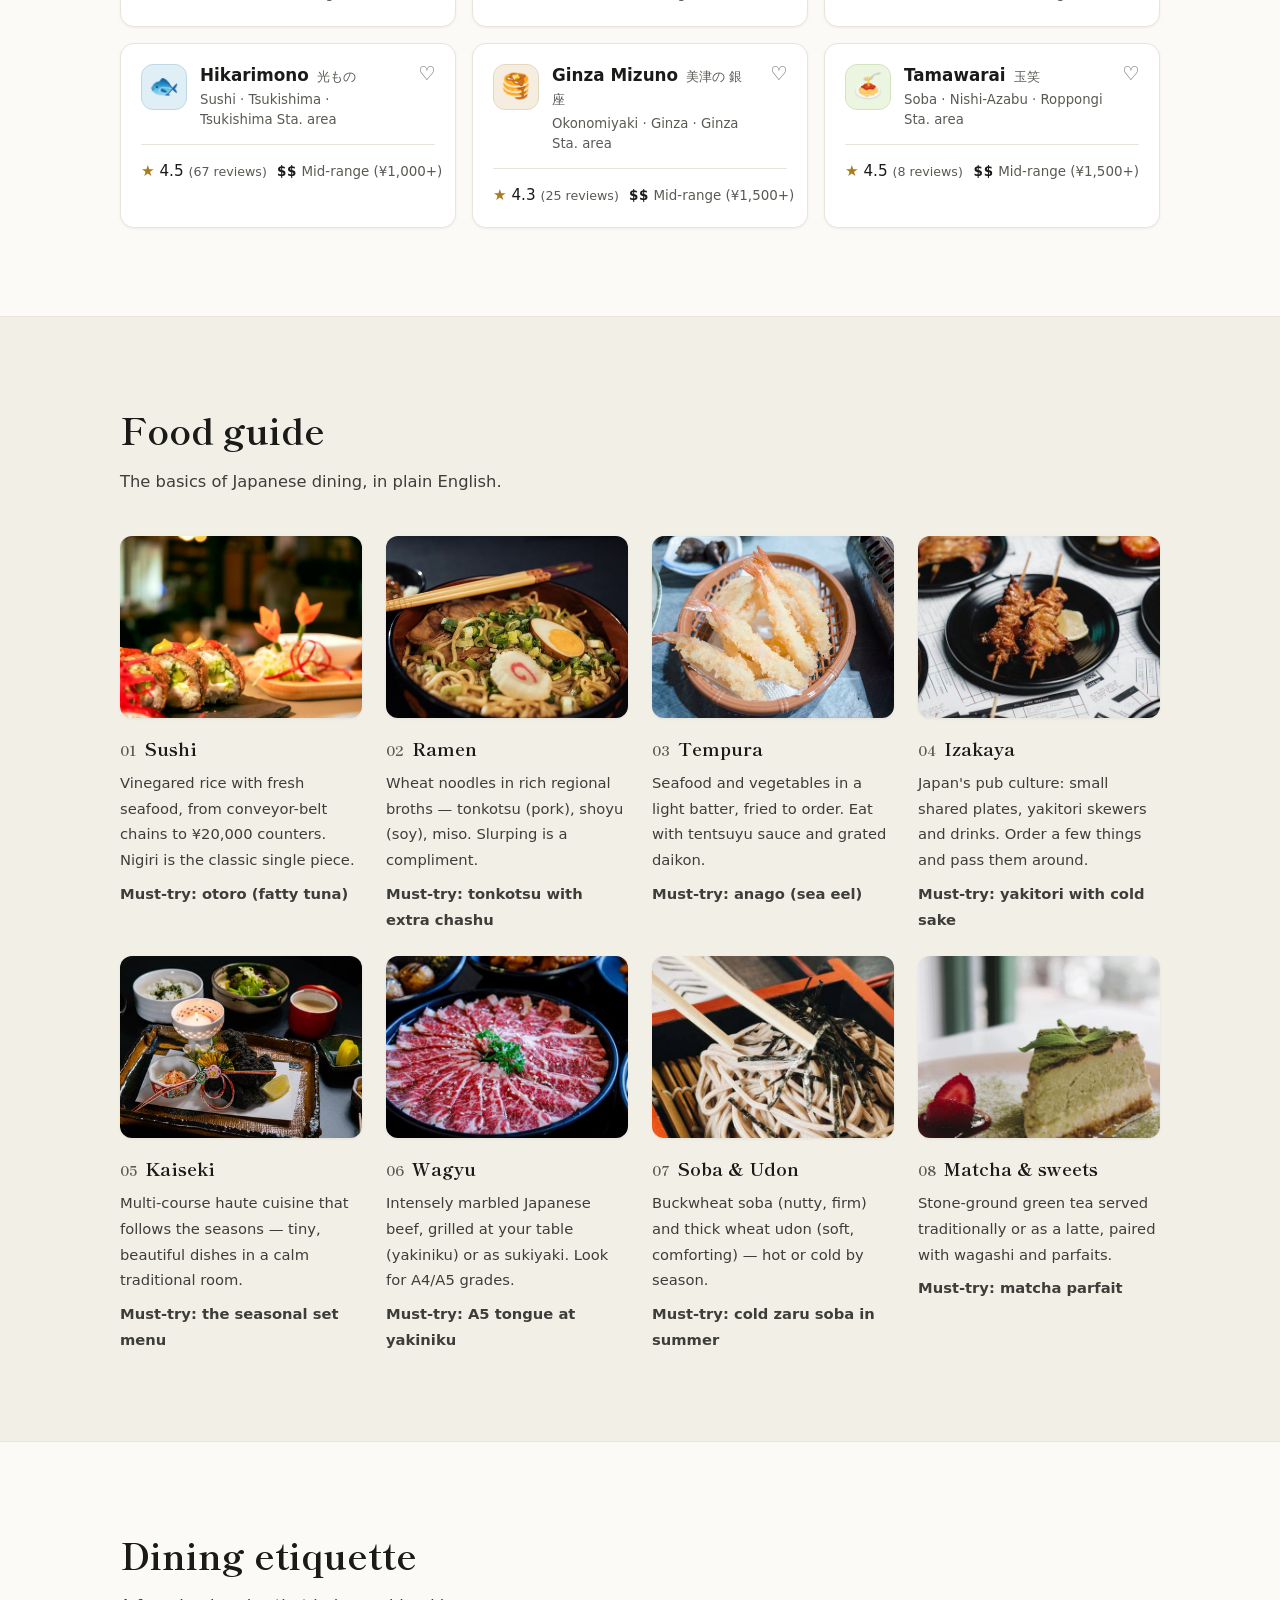
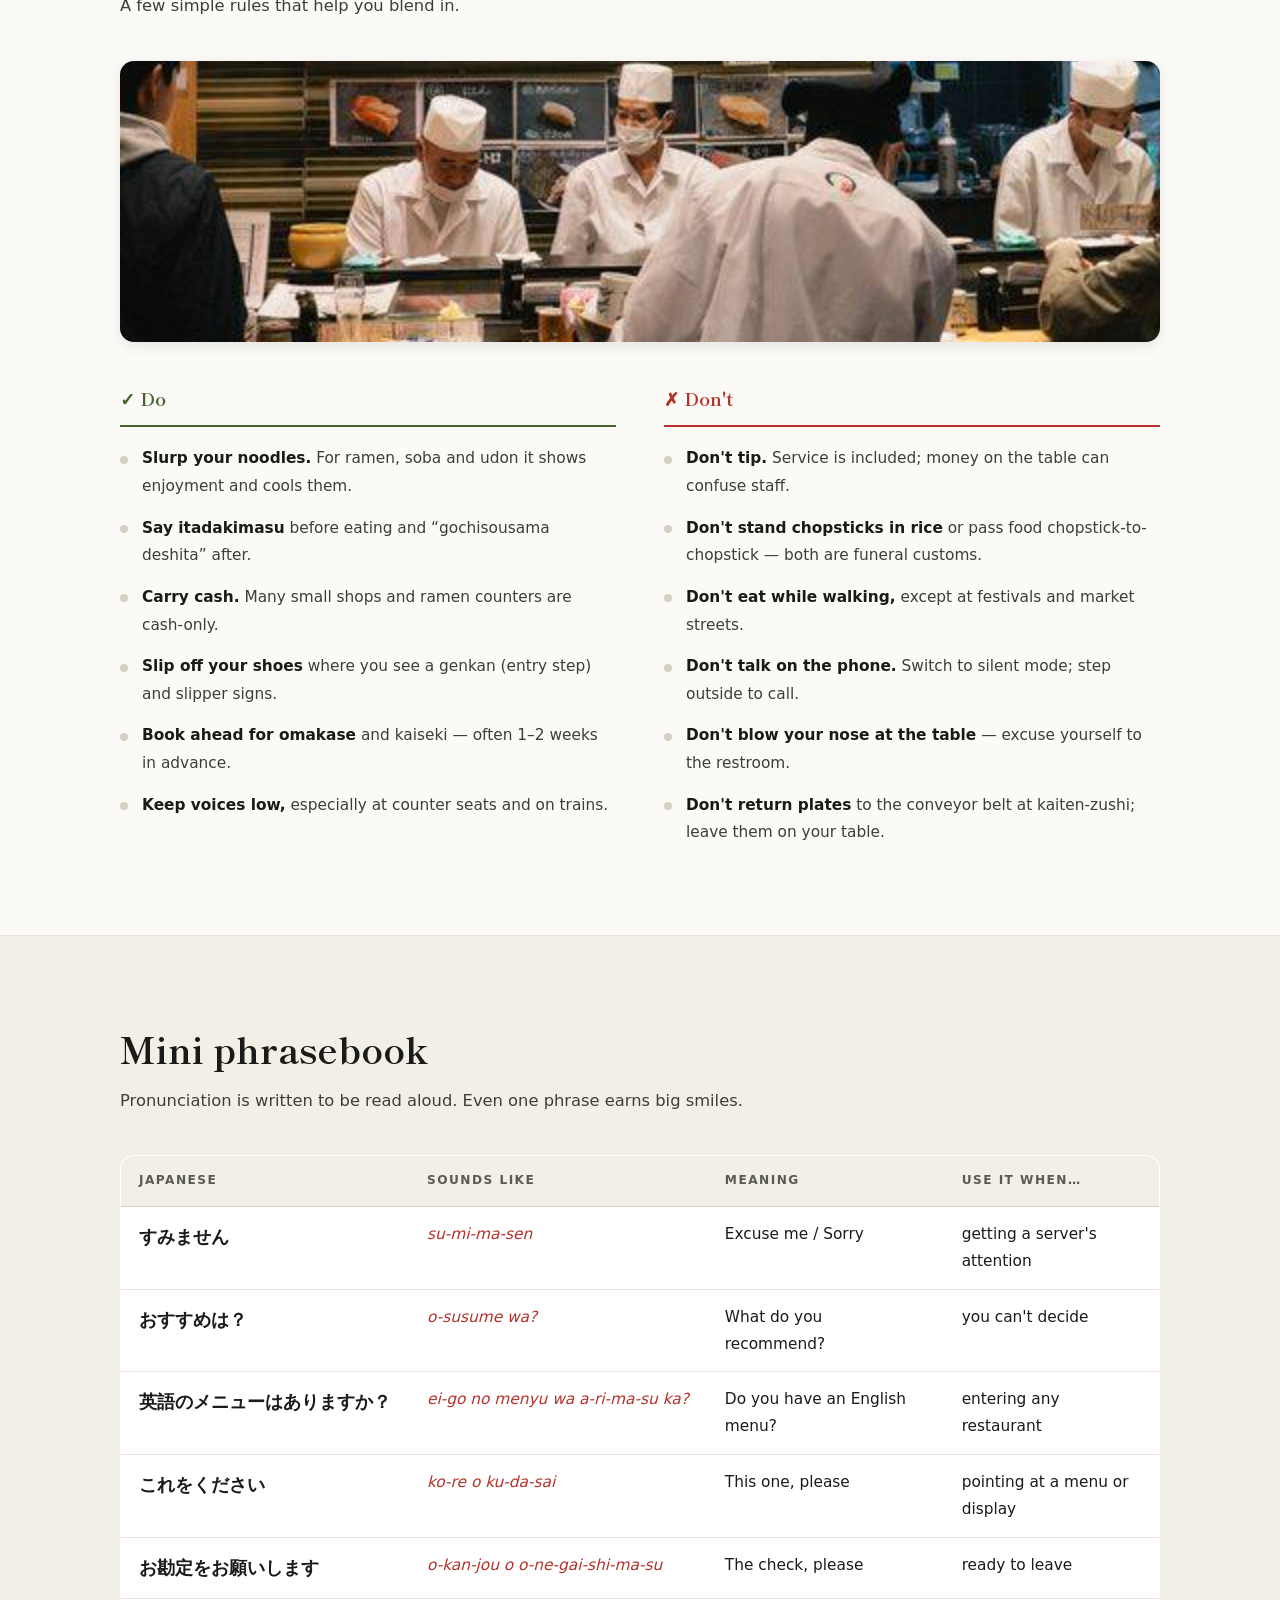
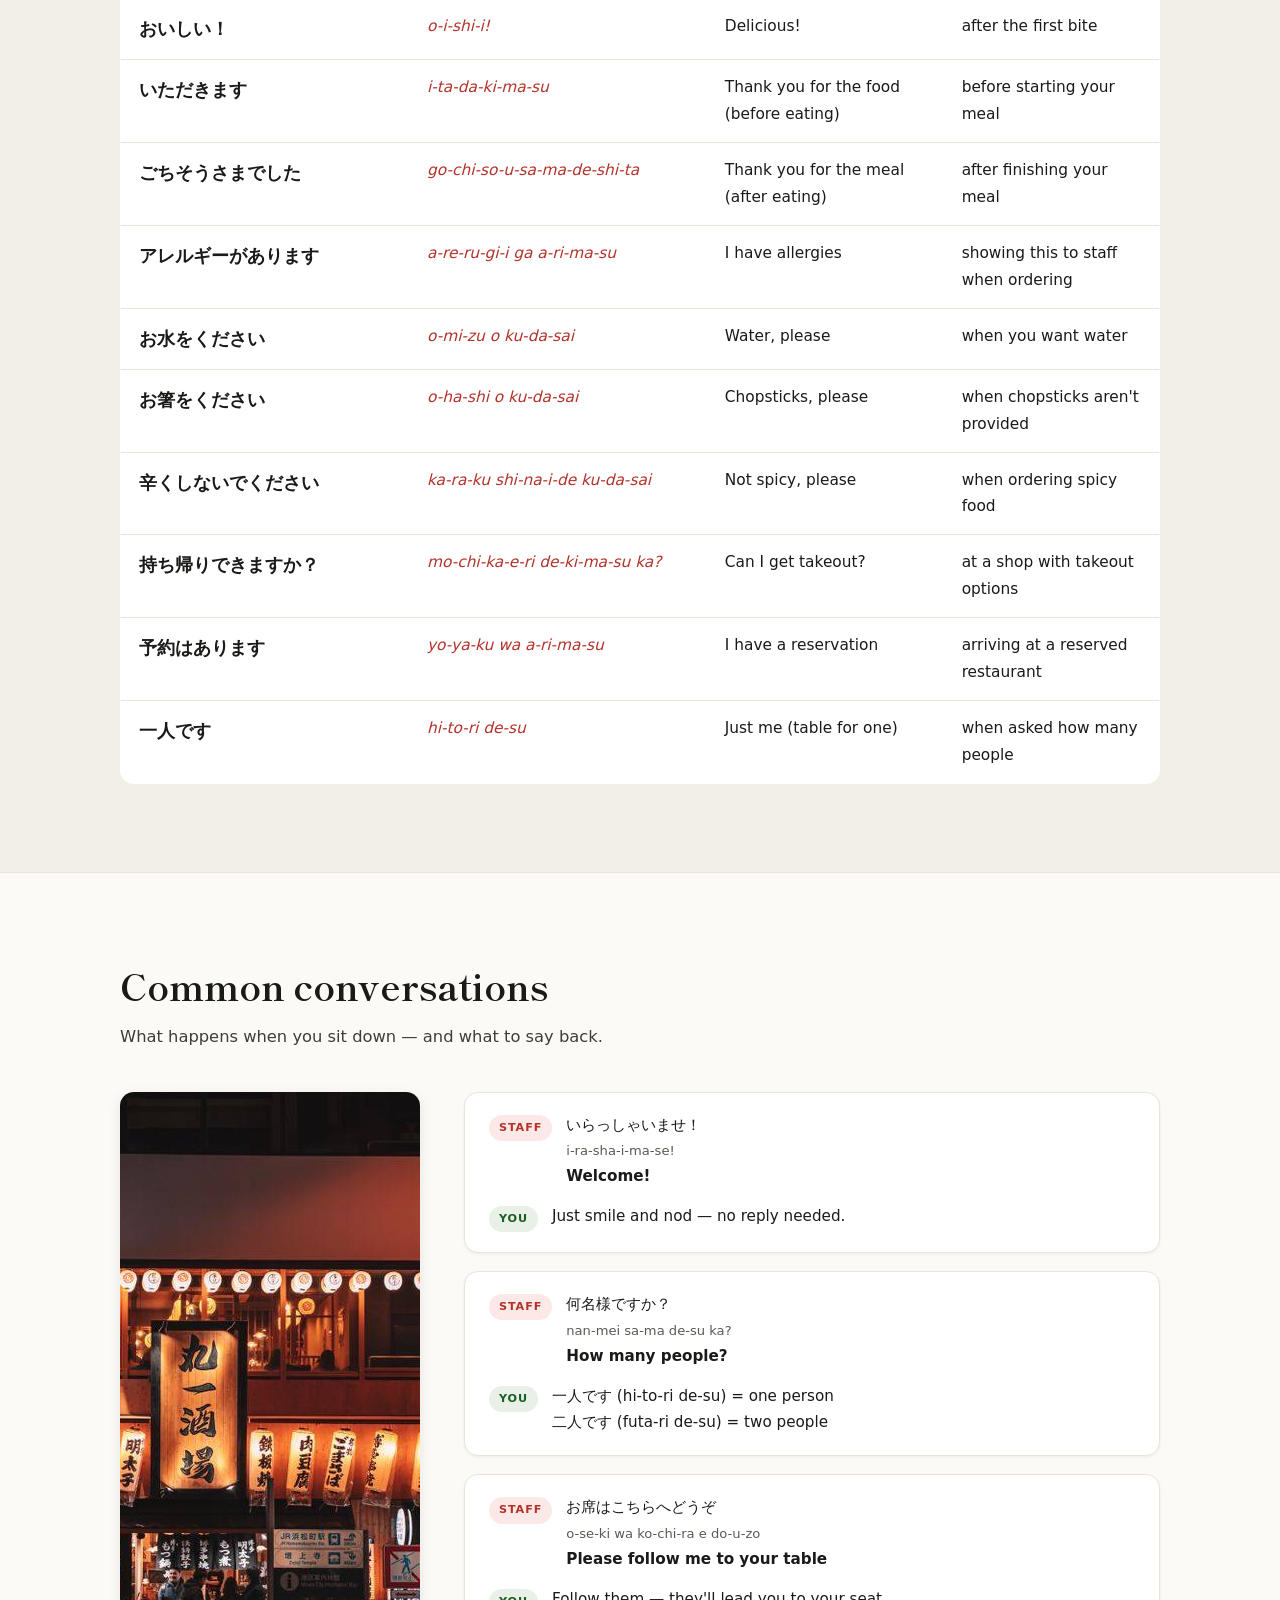
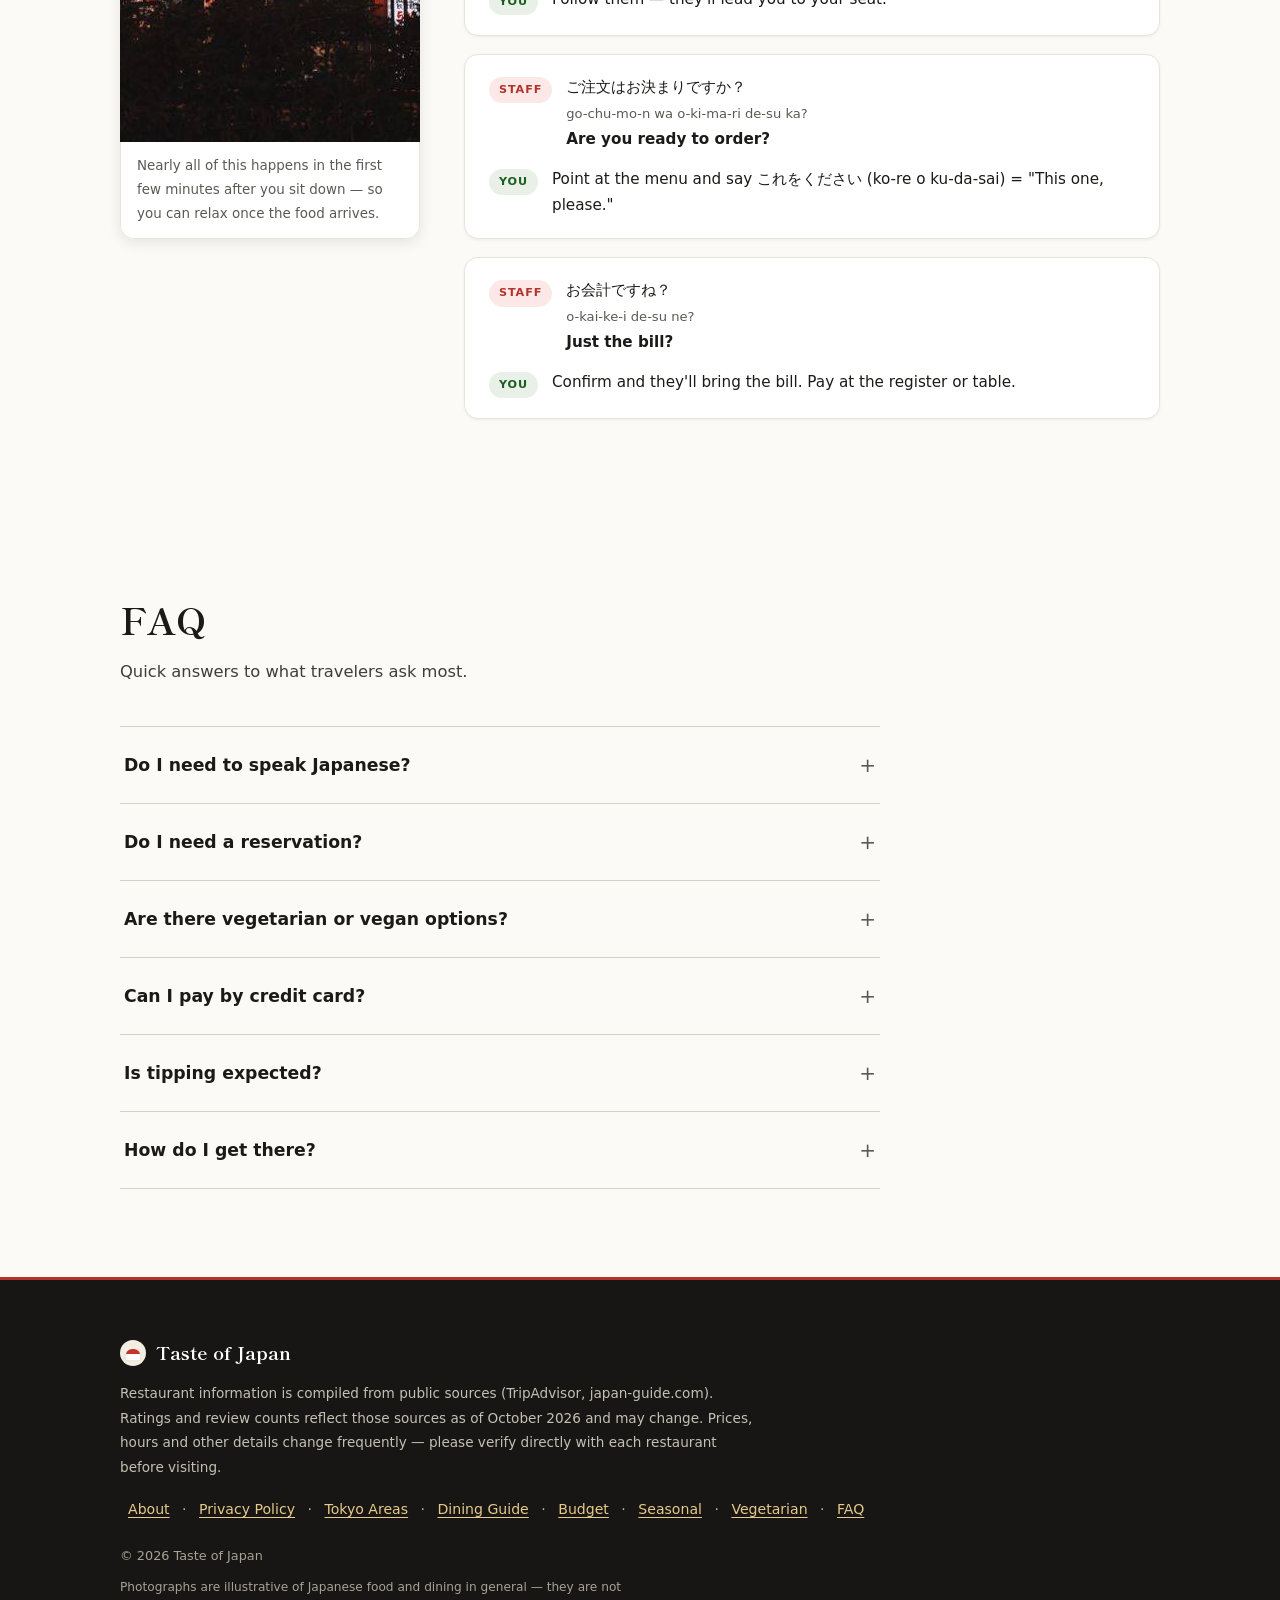
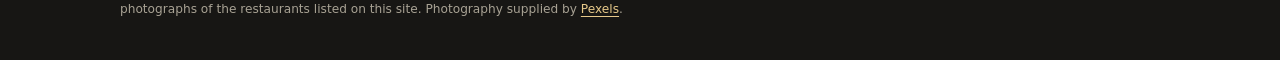
==== commit ff778b49: "Make scroll reveal robust and browser-independent The .revealed class had no working CSS behind it, " ====
--- a/index.html
+++ b/index.html
@@ -20,7 +20,7 @@
 <link rel="preconnect" href="https://fonts.gstatic.com" crossorigin>
 <link href="https://fonts.googleapis.com/css2?family=Shippori+Mincho:wght@600;700&display=swap" rel="stylesheet">
 <link rel="preload" as="image" href="img/hero.jpg" fetchpriority="high">
-<link rel="stylesheet" href="css/styles.css?v=14">
+<link rel="stylesheet" href="css/styles.css?v=18">
 <script async src="https://pagead2.googlesyndication.com/pagead/js/adsbygoogle.js?client=ca-pub-6504620761675105"
      crossorigin="anonymous"></script>
 <script type="application/ld+json">
@@ -464,7 +464,7 @@
 <button class="to-top" id="toTop" aria-label="Back to top" title="Back to top">↑</button>
 
 <script src="js/data.js?v=10"></script>
-<script src="js/main.js?v=12"></script>
+<script src="js/main.js?v=14"></script>
 <script src="js/analytics.js?v=13" defer></script>
 </body>
 </html>
--- a/css/styles.css
+++ b/css/styles.css
@@ -420,25 +420,24 @@
 .section:nth-child(6){animation-delay:.25s}
 .section:nth-child(7){animation-delay:.3s}
 
-/* ---------- scroll reveal ---------- */
-/* Elements start hidden only when JS is present (see .js-scroll in <head>)
-   so the page still renders fully without JavaScript. */
-.js-scroll .resto,
-.js-scroll .guide-card,
-.js-scroll .rule-list li,
-.js-scroll .conv-card,
-.js-scroll .faq-item,
-.js-scroll .photo-band,
-.js-scroll .conv-aside,
-.js-scroll .area-block,
-.js-scroll .article-body > *{
-  opacity:0;
-  transform:translateY(16px);
-}
-.js-scroll .revealed{
+/* ---------- scroll reveal ----------
+   The hidden state is applied inline by JS (element.style) on the same
+   frame the element exists, then .is-revealed clears those inline values
+   so the transition can animate it back in. No-JS users never receive
+   inline styles, so the page always renders fully without JavaScript. */
+.revealable{
+  transition:opacity .55s ease,transform .55s cubic-bezier(.2,.7,.3,1);
+}
+.revealable.is-revealed{
   opacity:1;
   transform:none;
-  transition:opacity .55s ease,transform .55s cubic-bezier(.2,.7,.3,1);
+}
+/* If anything stalls, never leave content hidden: this class is added by
+   the JS safety timer and forces the final state with no transition. */
+.reveal-all .revealable{
+  transition:none !important;
+  opacity:1 !important;
+  transform:none !important;
 }
 
 /* ---------- scroll progress bar ---------- */
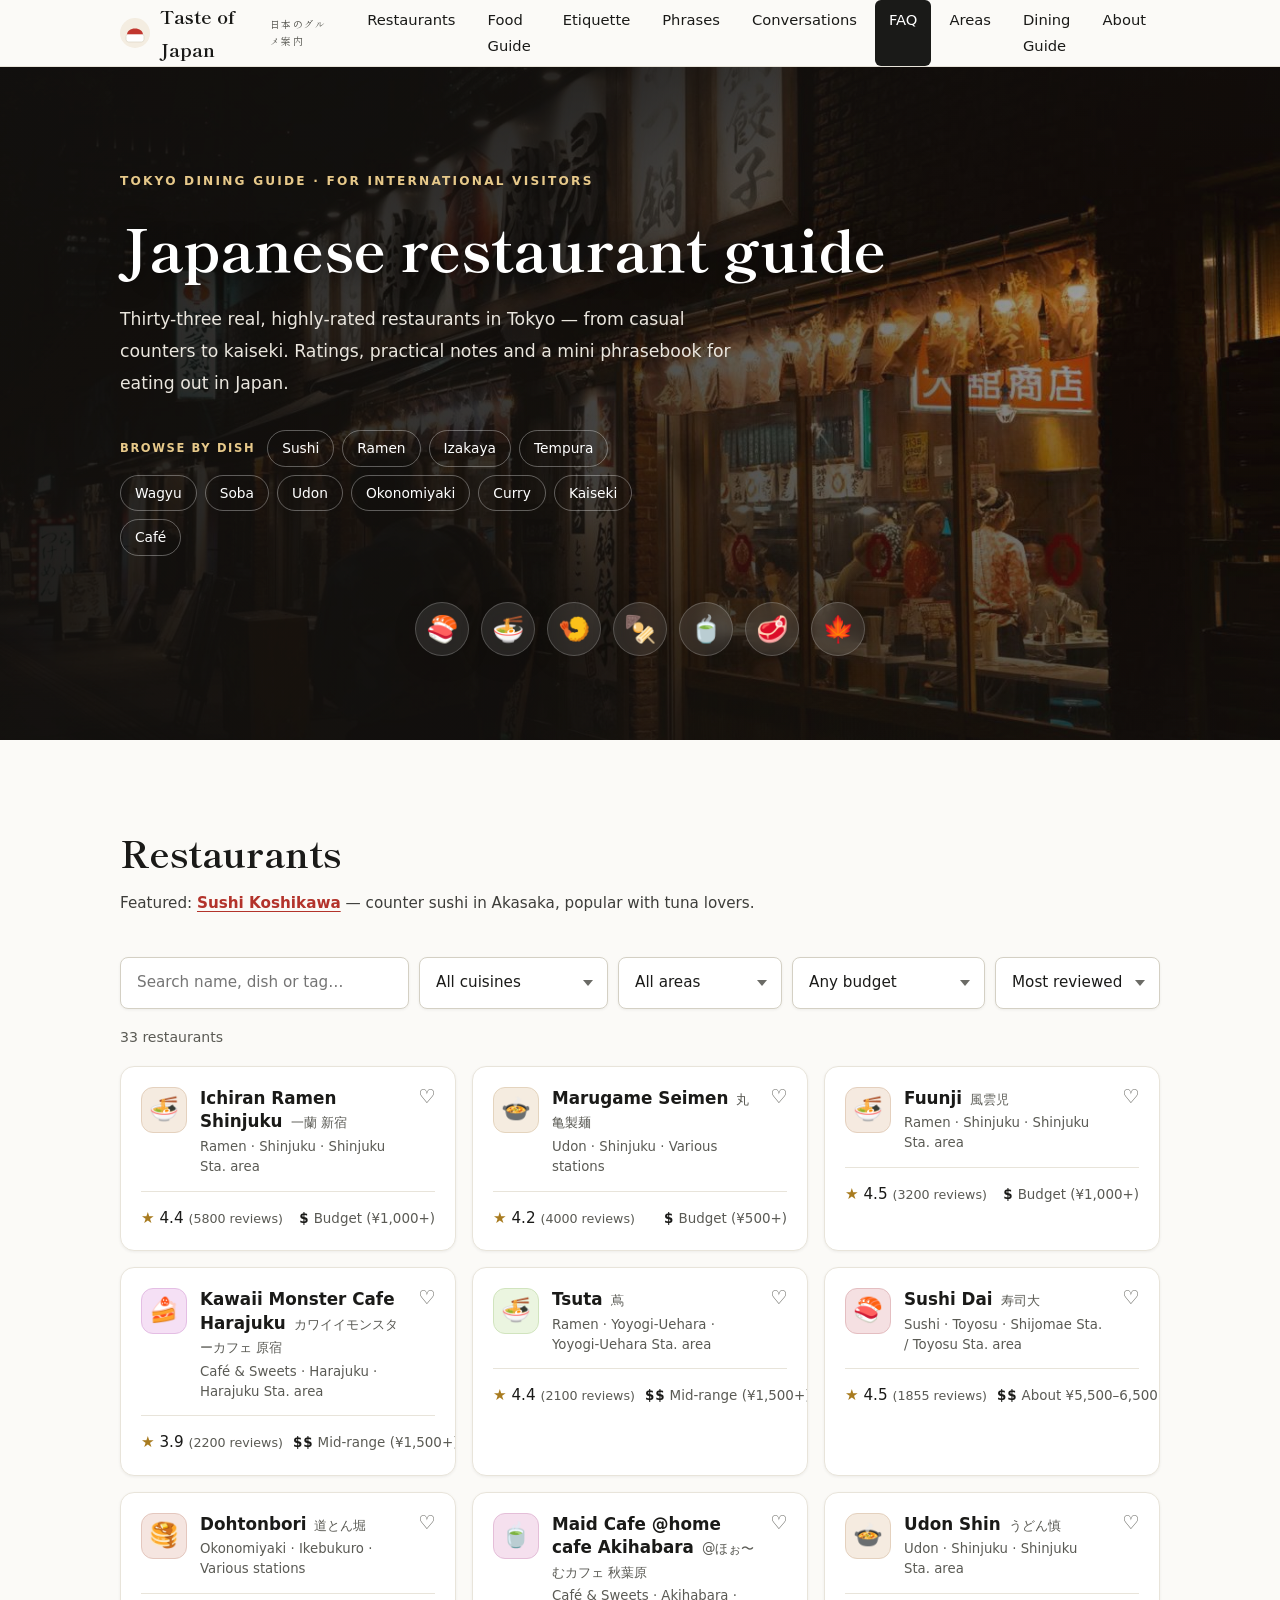
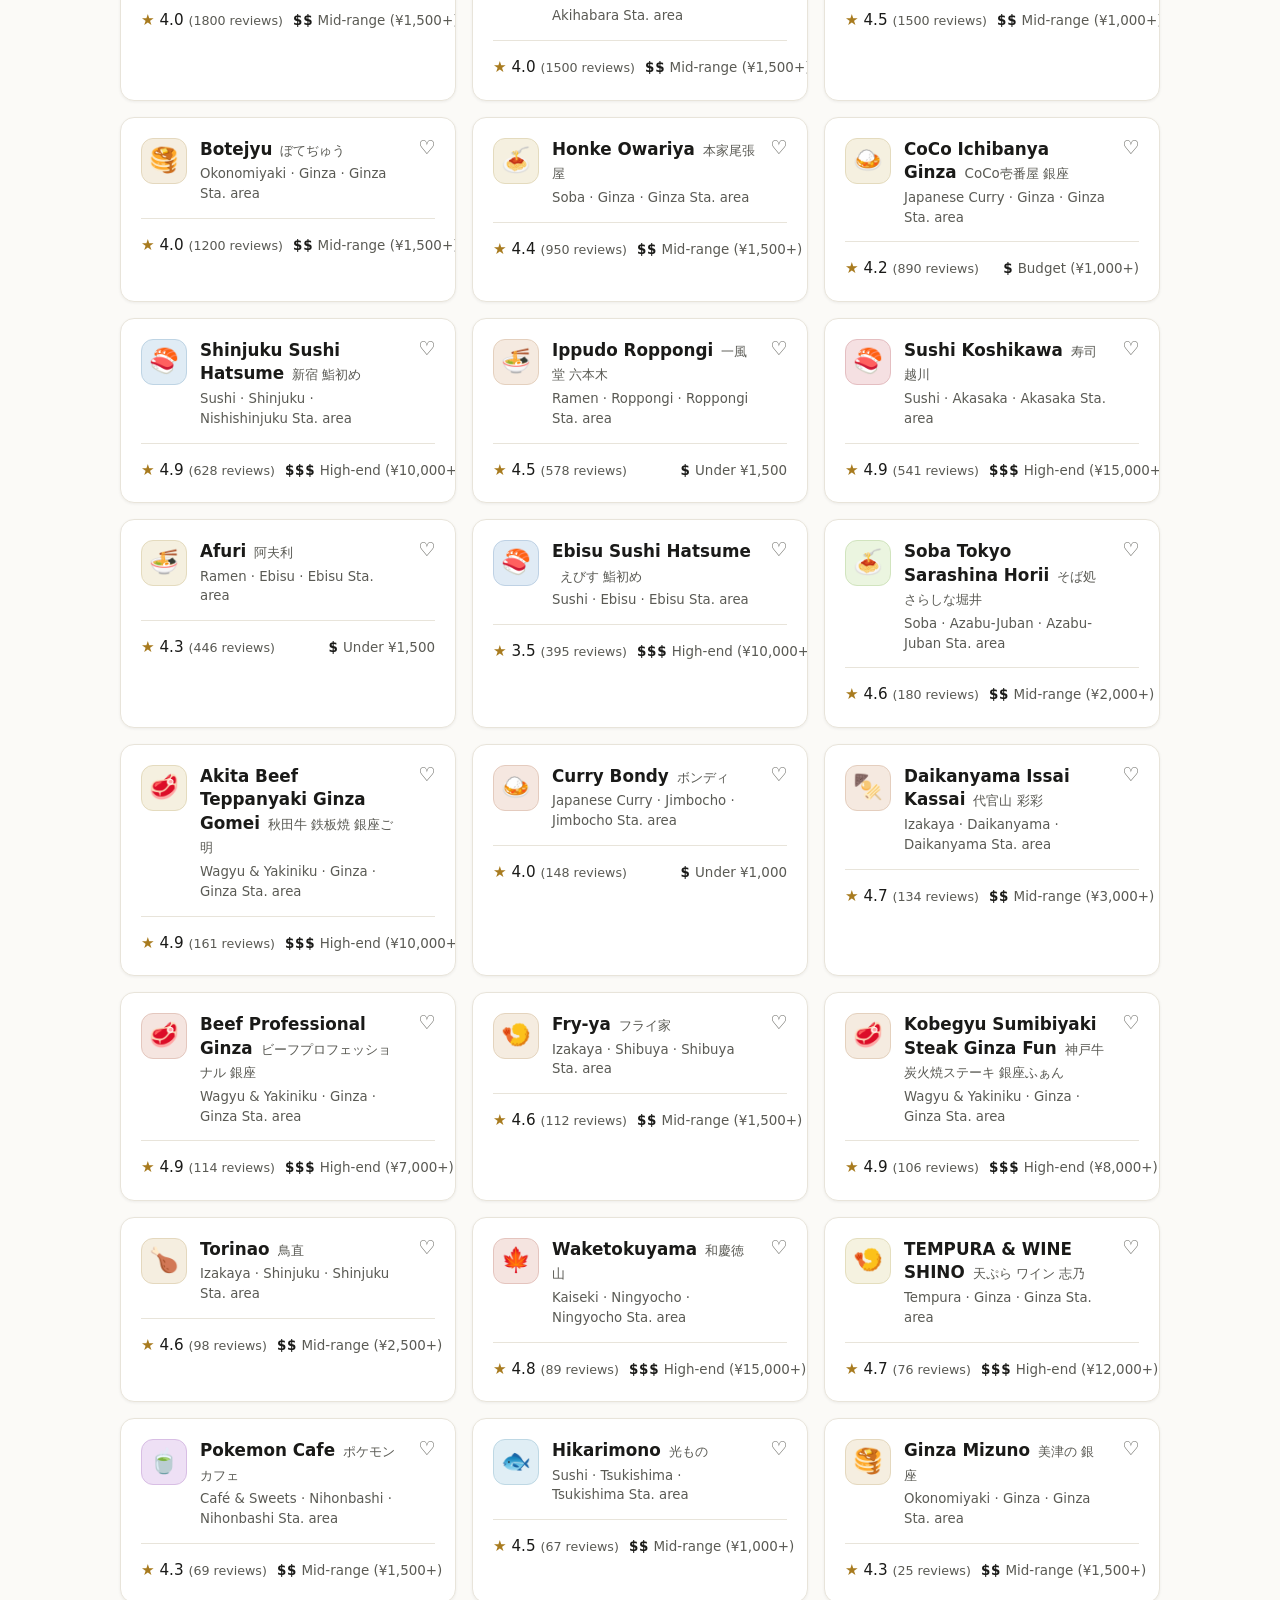
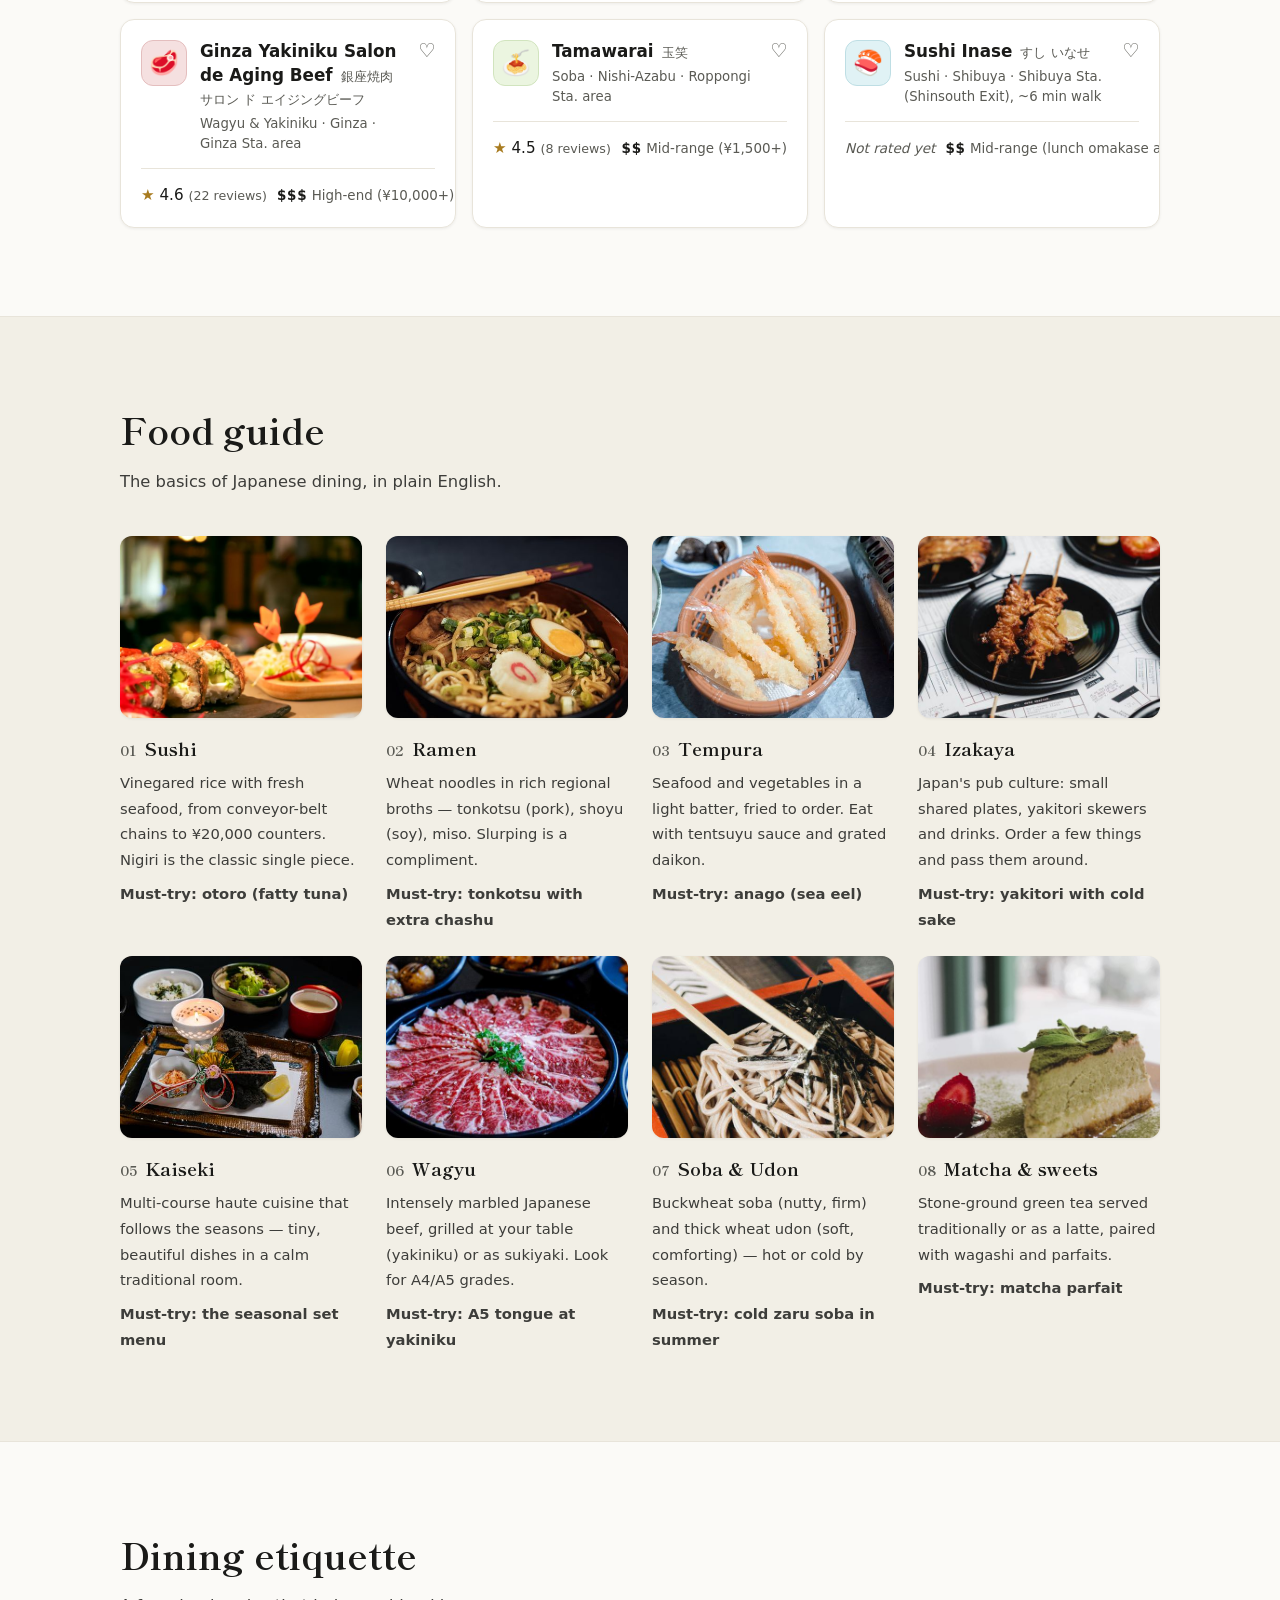
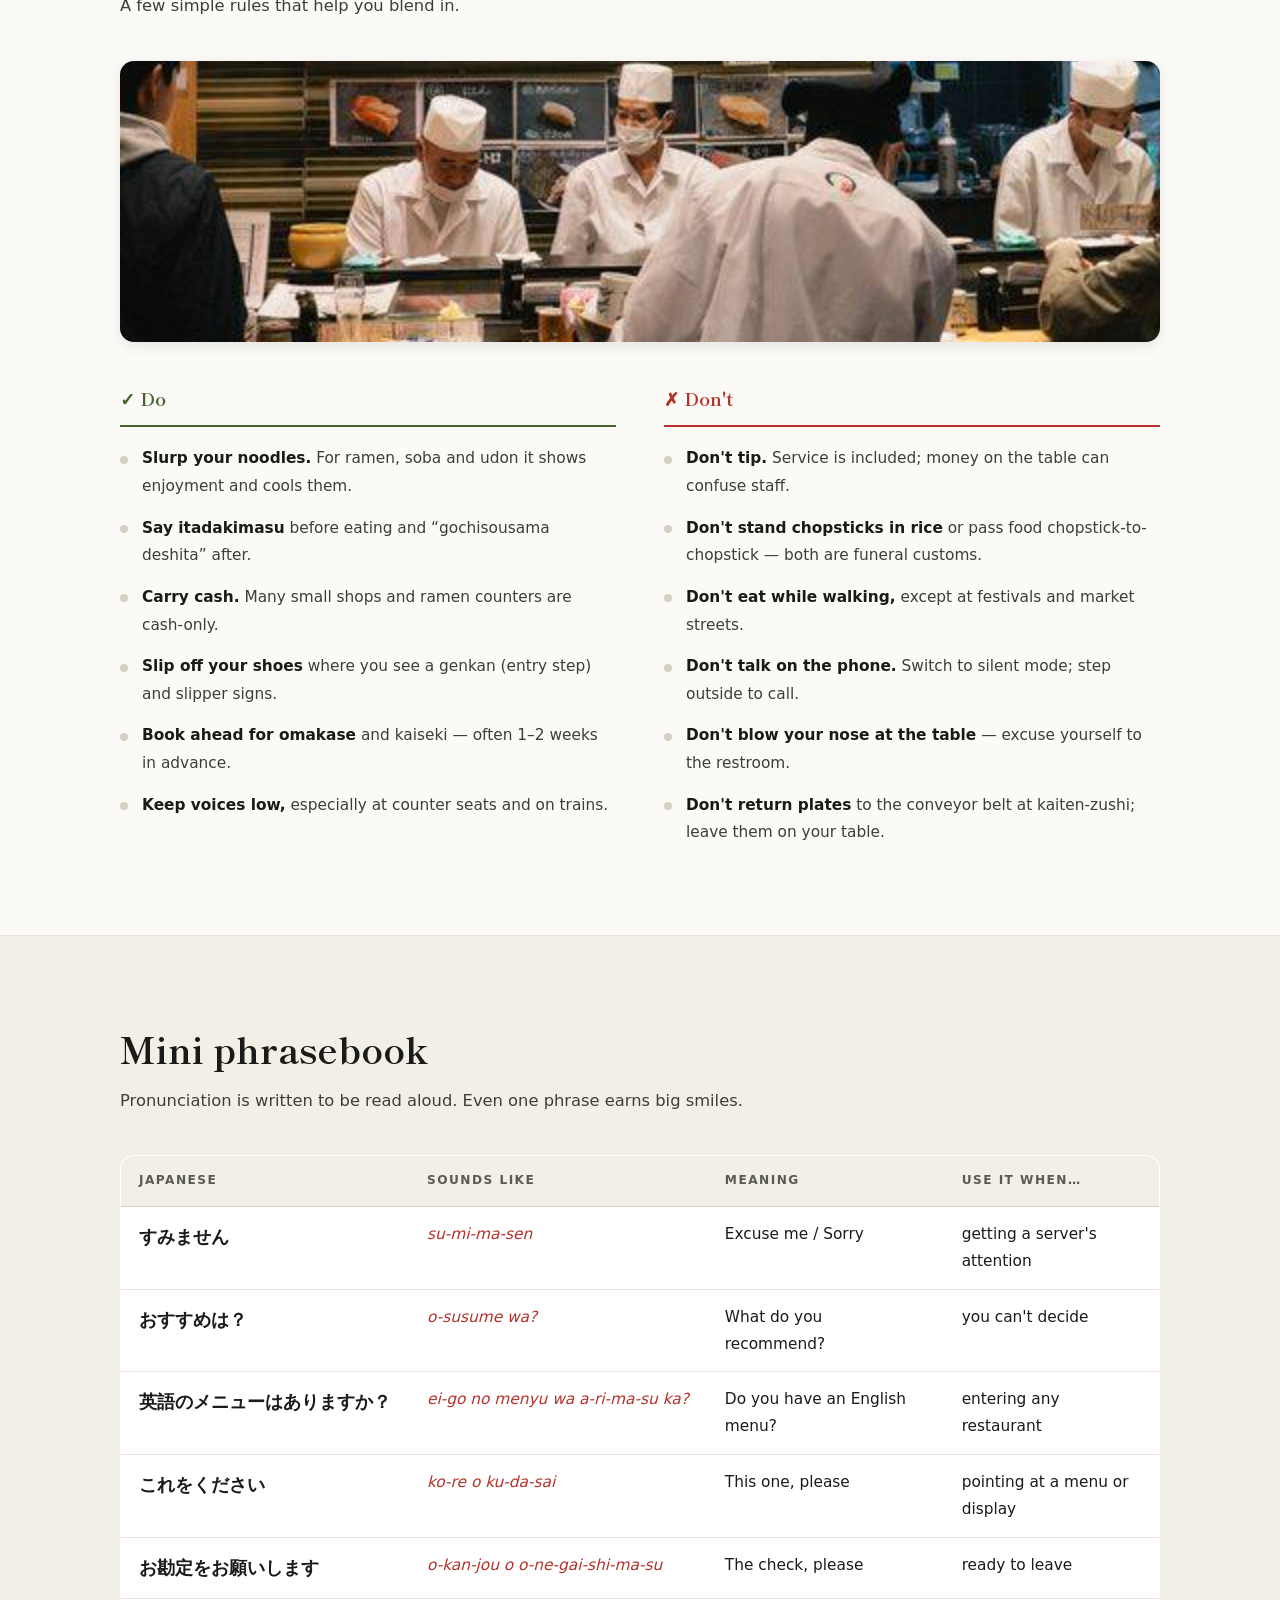
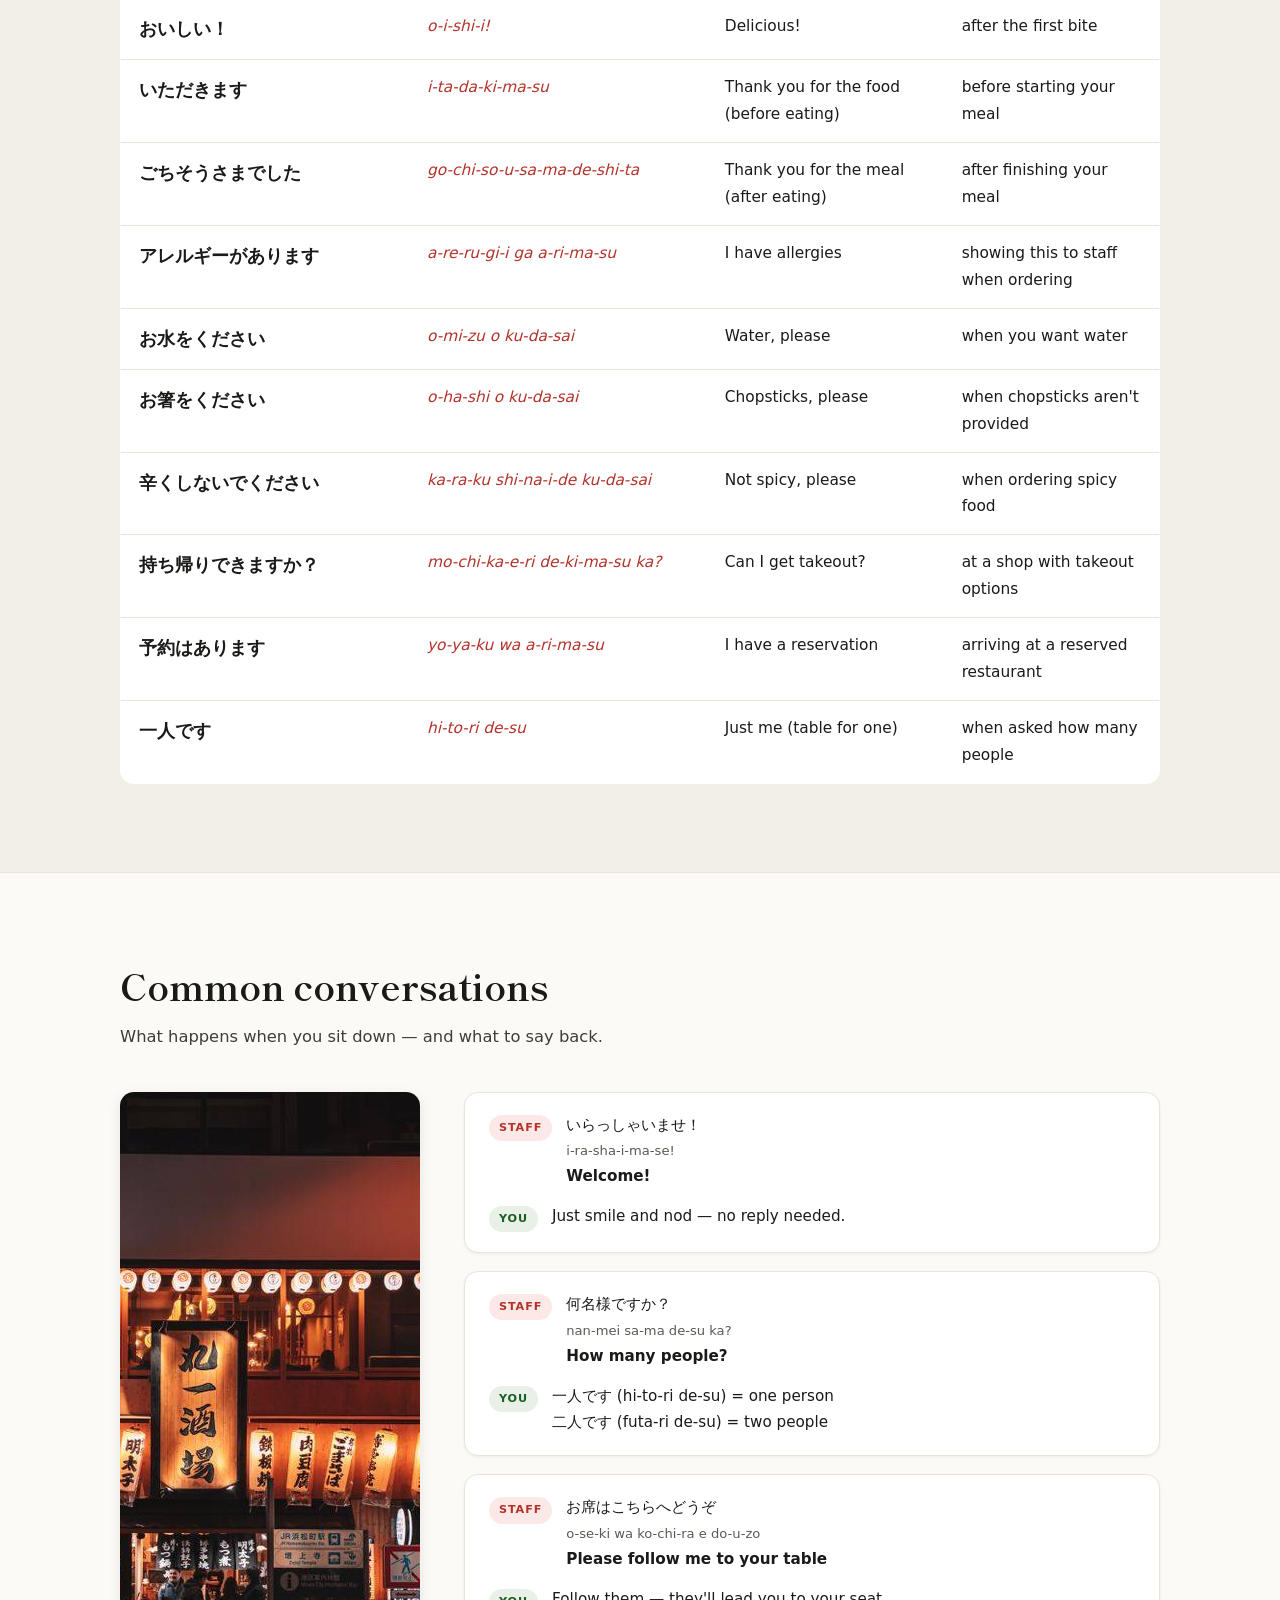
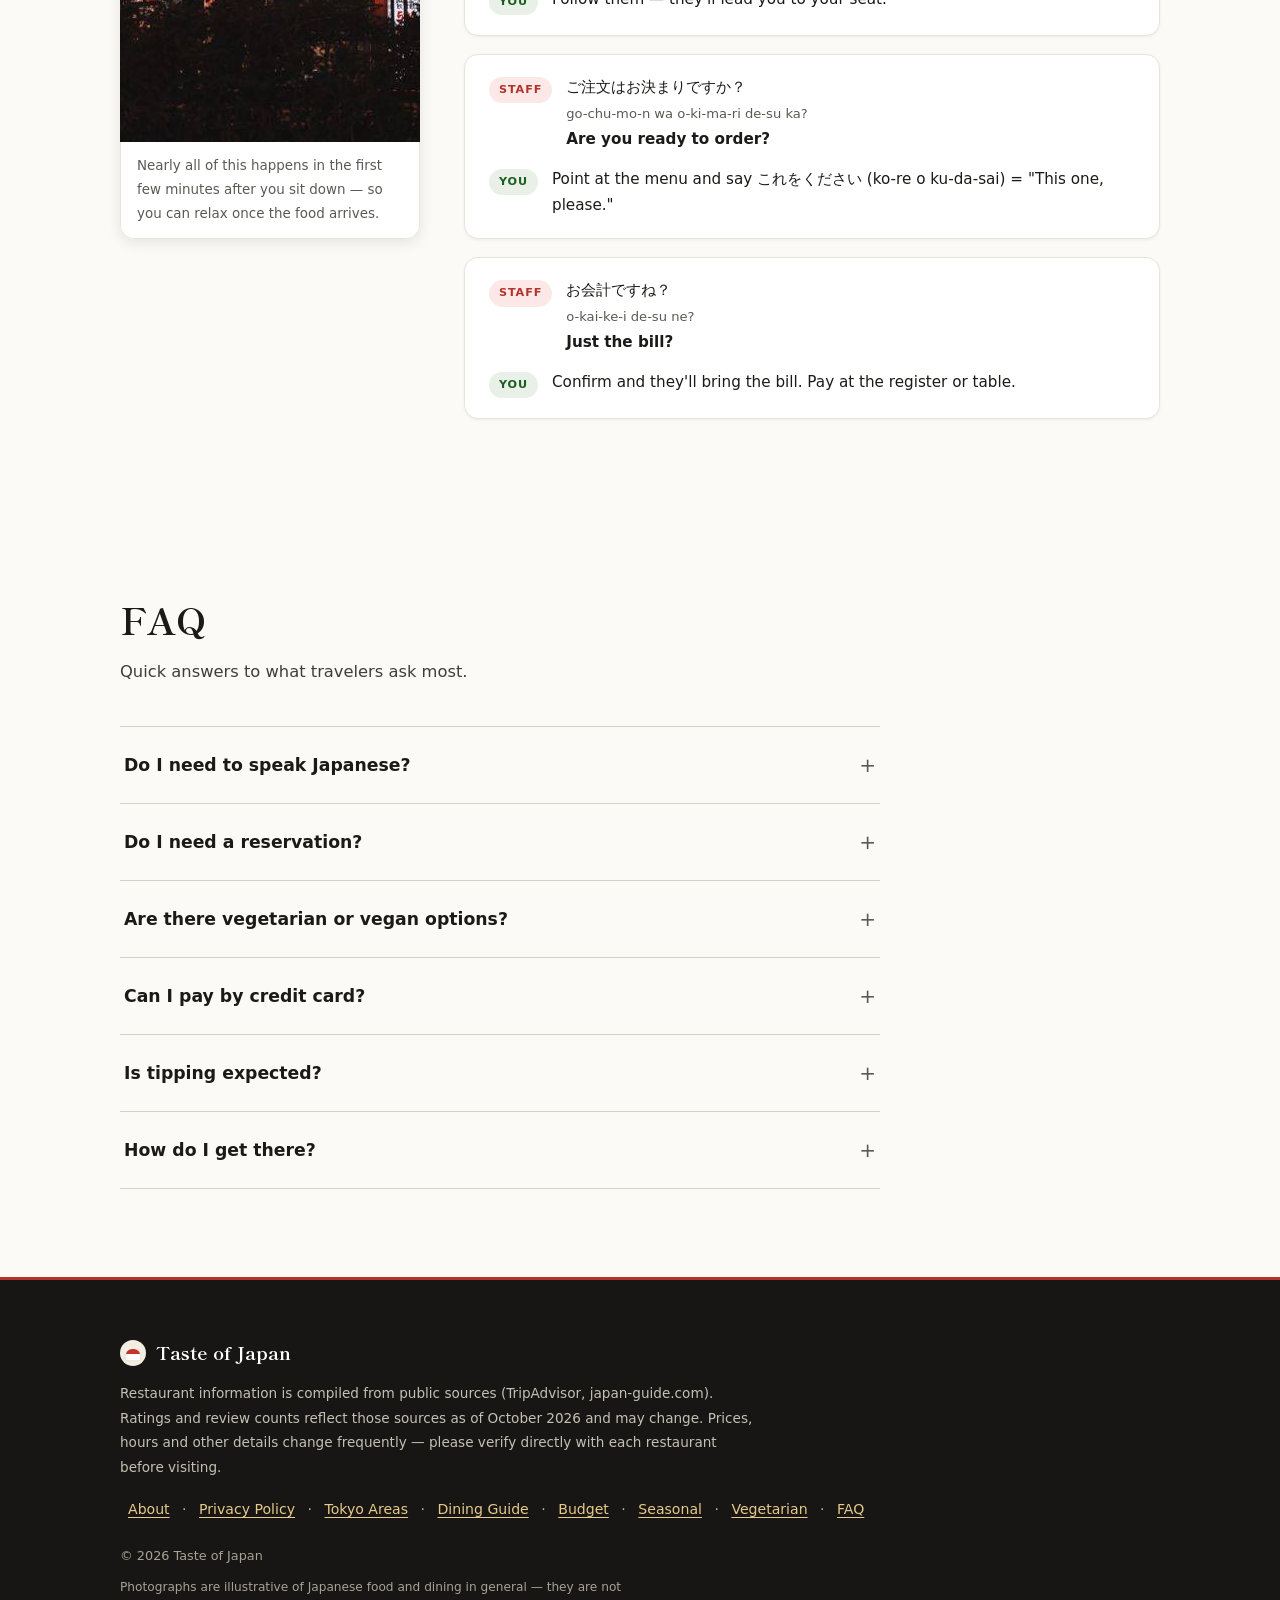
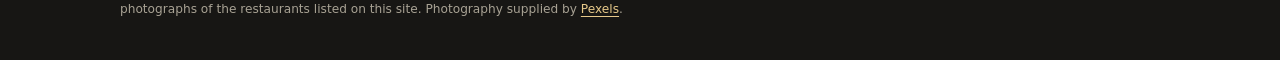
==== commit 9c8a11a9: "Correct three restaurant entries against public listings; stop showing unverifiable ratings An audit" ====
--- a/index.html
+++ b/index.html
@@ -20,7 +20,7 @@
 <link rel="preconnect" href="https://fonts.gstatic.com" crossorigin>
 <link href="https://fonts.googleapis.com/css2?family=Shippori+Mincho:wght@600;700&display=swap" rel="stylesheet">
 <link rel="preload" as="image" href="img/hero.jpg" fetchpriority="high">
-<link rel="stylesheet" href="css/styles.css?v=18">
+<link rel="stylesheet" href="css/styles-v19.css">
 <script async src="https://pagead2.googlesyndication.com/pagead/js/adsbygoogle.js?client=ca-pub-6504620761675105"
      crossorigin="anonymous"></script>
 <script type="application/ld+json">
@@ -463,8 +463,8 @@
 
 <button class="to-top" id="toTop" aria-label="Back to top" title="Back to top">↑</button>
 
-<script src="js/data.js?v=10"></script>
-<script src="js/main.js?v=14"></script>
-<script src="js/analytics.js?v=13" defer></script>
+<script src="js/data-v15.js"></script>
+<script src="js/main-v15.js"></script>
+<script src="js/analytics-v14.js" defer></script>
 </body>
 </html>
--- a/css/styles-v19.css
+++ b/css/styles-v19.css
@@ -0,0 +1,594 @@
+/* Taste of Japan — photo-led design (v8) */
+:root{
+  --ink:#1a1a18;
+  --muted:#5a5a54;
+  --line:#e8e4da;
+  --line-dark:#d4d0c4;
+  --bg:#fbfaf7;
+  --paper:#ffffff;
+  --accent:#b3332b;
+  --gold:#a87b1f;
+  --serif:'Shippori Mincho','Hiragino Mincho ProN',Georgia,serif;
+  --sans:system-ui,-apple-system,'Segoe UI','Noto Sans JP',sans-serif;
+  --shadow-sm:0 1px 3px rgba(0,0,0,.06);
+  --shadow-md:0 4px 14px rgba(0,0,0,.09);
+  --shadow-lg:0 18px 44px rgba(0,0,0,.18);
+  --radius:14px;
+  --radius-sm:8px;
+  --night:#171614;
+}
+
+*{box-sizing:border-box;margin:0;padding:0}
+html{scroll-behavior:smooth;scroll-padding-top:76px}
+body{
+  font-family:var(--sans);
+  color:var(--ink);
+  background:var(--bg);
+  line-height:1.8;
+  font-size:16px;
+  -webkit-font-smoothing:antialiased;
+}
+a{color:var(--accent);text-decoration:none}
+a:hover{text-decoration:underline}
+main p a, main li a{text-decoration:underline;text-underline-offset:3px;text-decoration-thickness:1px}
+.container{width:min(1040px,92%);margin-inline:auto}
+button{font:inherit;cursor:pointer}
+img{max-width:100%}
+
+/* ---------- header ---------- */
+.site-header{
+  position:sticky;top:0;z-index:50;
+  background:rgba(251,250,247,.92);
+  backdrop-filter:saturate(180%) blur(10px);
+  border-bottom:1px solid var(--line);
+}
+.header-inner{display:flex;align-items:center;justify-content:space-between;height:66px;gap:16px}
+.brand{
+  font-family:var(--serif);font-weight:700;font-size:1.15rem;color:var(--ink);
+  display:flex;align-items:center;gap:10px;
+}
+.brand:hover{text-decoration:none}
+.brand__mark{width:30px;height:30px;flex:none;display:block}
+.brand__sub{font-size:.6rem;font-weight:400;letter-spacing:.14em;color:var(--muted)}
+.nav-menu{display:flex;gap:4px}
+.nav-link{
+  color:var(--ink);font-size:.92rem;font-weight:500;
+  padding:7px 14px;border-radius:6px;
+}
+.nav-link:hover{background:#f0ede4;text-decoration:none}
+.nav-link.active{background:var(--ink);color:#fff}
+.nav-toggle{
+  display:none;background:none;border:1px solid var(--line-dark);
+  border-radius:6px;padding:8px 14px;font-size:1rem;color:var(--ink);
+}
+
+/* ---------- hero ---------- */
+.hero{
+  position:relative;
+  color:#fff;
+  padding:104px 0 84px;
+  background:#211d1a url('../img/hero.jpg') center 42%/cover no-repeat;
+  overflow:hidden;
+  isolation:isolate;
+}
+.hero::before{
+  content:"";position:absolute;inset:0;z-index:-1;
+  background:
+    linear-gradient(100deg,rgba(18,16,14,.92) 0%,rgba(18,16,14,.80) 42%,rgba(18,16,14,.42) 78%,rgba(18,16,14,.30) 100%),
+    linear-gradient(180deg,rgba(18,16,14,.55) 0%,rgba(18,16,14,0) 35%,rgba(18,16,14,.60) 100%);
+}
+.hero__eyebrow{
+  font-size:.76rem;font-weight:600;letter-spacing:.18em;text-transform:uppercase;
+  color:#e7c98a;margin-bottom:18px;
+}
+.hero h1{
+  font-family:var(--serif);font-size:clamp(2.3rem,5.4vw,3.7rem);
+  font-weight:700;line-height:1.2;margin-bottom:22px;
+  text-shadow:0 2px 22px rgba(0,0,0,.5);
+}
+.hero__lede{max-width:56ch;color:#eae6de;margin-bottom:30px;font-size:1.08rem;line-height:1.85}
+.hero__links{
+  display:flex;flex-wrap:wrap;gap:8px;align-items:center;
+  font-size:.9rem;color:#d8d3c8;max-width:62ch;
+}
+.hero__links-label{
+  font-size:.72rem;letter-spacing:.14em;text-transform:uppercase;
+  color:#e7c98a;margin-right:4px;font-weight:600;
+}
+.hero__links a{
+  color:#fff;border:1px solid rgba(255,255,255,.32);border-radius:999px;
+  padding:5px 14px;font-size:.86rem;transition:background .18s,border-color .18s;
+}
+.hero__links a:hover{background:rgba(255,255,255,.16);border-color:rgba(255,255,255,.6);text-decoration:none}
+.hero__visual{
+  display:flex;justify-content:center;flex-wrap:wrap;
+  gap:12px;margin-top:46px;
+}
+.hero__float{
+  width:54px;height:54px;border-radius:50%;
+  display:flex;align-items:center;justify-content:center;
+  font-size:26px;line-height:1;
+  background:rgba(255,255,255,.10);
+  border:1px solid rgba(255,255,255,.20);
+  -webkit-backdrop-filter:blur(8px);
+  backdrop-filter:blur(8px);
+  filter:drop-shadow(0 6px 14px rgba(0,0,0,.35));
+  animation:floaty 5.5s ease-in-out infinite;
+}
+.hero__float:nth-child(2n){animation-delay:.6s}
+.hero__float:nth-child(3n){animation-delay:1.2s}
+.hero__float:nth-child(4n){animation-delay:1.8s}
+.hero__float:nth-child(5n){animation-delay:2.4s}
+.hero__float:nth-child(6n){animation-delay:3s}
+.hero__float:nth-child(7n){animation-delay:3.6s}
+@keyframes floaty{
+  0%,100%{transform:translateY(0)}
+  50%{transform:translateY(-6px)}
+}
+
+/* ---------- sections ---------- */
+.section{padding:88px 0}
+.section--tint{background:#f2efe6;border-block:1px solid var(--line)}
+.section-head{margin-bottom:40px}
+.section-title{
+  font-family:var(--serif);font-size:clamp(1.7rem,3.4vw,2.3rem);
+  font-weight:700;line-height:1.35;margin-bottom:12px;
+}
+.section-title .en{color:var(--accent);font-size:.5em;display:block;letter-spacing:.16em;text-transform:uppercase;font-family:var(--sans);font-weight:700;margin-bottom:6px}
+.section-lede{color:#3d3d3a;max-width:62ch;font-size:1.02rem}
+.featured-line{font-size:.95rem;color:#3d3d3a;max-width:70ch}
+.linklike{
+  background:none;border:0;padding:0;color:var(--accent);
+  font-weight:600;text-decoration:underline;text-underline-offset:3px;
+}
+
+/* ---------- filters ---------- */
+.filters{display:flex;gap:10px;flex-wrap:wrap;margin-bottom:16px}
+.filters input,.filters select{
+  font:inherit;font-size:.95rem;color:var(--ink);
+  background:var(--paper);
+  border:1px solid var(--line-dark);border-radius:var(--radius-sm);
+  padding:11px 16px;outline:none;
+  box-shadow:var(--shadow-sm);
+}
+.filters input{flex:1 1 240px}
+.filters input:focus,.filters select:focus{border-color:var(--ink)}
+.filters select{
+  appearance:none;-webkit-appearance:none;
+  background-image:url("data:image/svg+xml,%3Csvg xmlns='http://www.w3.org/2000/svg' width='10' height='6'%3E%3Cpath d='M0 0l5 6 5-6z' fill='%236b6b66'/%3E%3C/svg%3E");
+  background-repeat:no-repeat;
+  background-position:right 14px center;
+  padding-right:36px;
+}
+.result-count{font-size:.88rem;color:var(--muted);margin-bottom:16px}
+
+/* ---------- restaurant cards ---------- */
+.resto-list{
+  display:grid;
+  grid-template-columns:repeat(auto-fill,minmax(266px,1fr));
+  gap:16px;
+}
+.resto{
+  position:relative;
+  display:flex;flex-direction:column;gap:14px;
+  padding:20px 20px 18px;
+  background:var(--paper);
+  border:1px solid var(--line);
+  border-radius:var(--radius);
+  cursor:pointer;
+  transition:transform .2s ease,box-shadow .2s ease,border-color .2s ease;
+  box-shadow:var(--shadow-sm);
+  overflow:hidden;
+}
+.resto::before{
+  content:"";position:absolute;left:0;top:0;bottom:0;width:4px;
+  background:hsl(var(--h) 58% 46%);
+  opacity:0;transition:opacity .2s ease;
+}
+.resto:hover{transform:translateY(-3px);box-shadow:var(--shadow-md);border-color:var(--line-dark)}
+.resto:hover::before{opacity:1}
+.resto:focus-visible{outline:2px solid var(--ink);outline-offset:2px}
+.resto__head{display:flex;gap:13px;align-items:flex-start;padding-right:32px}
+.resto__icon{
+  flex:none;width:46px;height:46px;border-radius:12px;
+  display:flex;align-items:center;justify-content:center;font-size:24px;
+  background:hsl(var(--h) 52% 92%);
+  border:1px solid hsl(var(--h) 42% 82%);
+}
+.resto__name{font-weight:600;font-size:1.05rem;line-height:1.4}
+.resto__name .jp{font-weight:400;font-size:.8em;color:var(--muted);margin-left:8px}
+.resto__meta{font-size:.83rem;color:var(--muted);margin-top:3px}
+.resto__fav{
+  position:absolute;top:14px;right:12px;
+  width:32px;height:32px;border-radius:50%;
+  border:none;background:none;
+  color:var(--muted);font-size:1.2rem;line-height:1;
+  display:flex;align-items:center;justify-content:center;
+  transition:color .15s,transform .15s,background .15s;
+}
+.resto__fav:hover{transform:scale(1.15);color:var(--accent);background:#f6f3ec}
+.resto__fav.fav{color:var(--accent)}
+.resto__row{
+  display:flex;justify-content:space-between;align-items:baseline;gap:10px;
+  padding-top:13px;border-top:1px solid var(--line);
+}
+.resto__rating{font-size:.95rem}
+.resto__rating .star{color:var(--gold)}
+.resto__rating small{color:var(--muted)}
+.resto__price{font-size:.84rem;color:var(--muted);white-space:nowrap}
+.resto__price b{color:var(--ink);font-weight:700;letter-spacing:.06em}
+.resto.fav{border-color:var(--accent)}
+.resto.fav::before{opacity:1}
+
+/* ---------- food guide ---------- */
+.guide-grid{display:grid;grid-template-columns:repeat(4,1fr);gap:24px}
+.guide-card{display:flex;flex-direction:column}
+.guide-card__img{
+  aspect-ratio:4/3;border-radius:12px;overflow:hidden;background:#e9e5dc;
+  box-shadow:var(--shadow-sm);margin-bottom:14px;
+}
+.guide-card__img img{width:100%;height:100%;object-fit:cover;display:block;transition:transform .5s ease}
+.guide-card:hover .guide-card__img img{transform:scale(1.05)}
+.guide-card h3{font-family:var(--serif);font-size:1.12rem;margin-bottom:6px;display:flex;align-items:baseline;gap:8px}
+.guide-card h3 .num{font-size:.78em;color:var(--muted);font-weight:700}
+.guide-card p{font-size:.92rem;color:#3d3d3a;line-height:1.75}
+.guide-list__try{font-size:.86rem;color:var(--accent);font-weight:600;margin-top:8px}
+
+/* ---------- etiquette ---------- */
+.photo-band{
+  height:clamp(170px,22vw,290px);
+  border-radius:var(--radius);overflow:hidden;
+  margin-bottom:40px;box-shadow:var(--shadow-md);
+}
+.photo-band img{width:100%;height:100%;object-fit:cover;display:block;object-position:center 58%}
+.etiquette-cols{display:grid;grid-template-columns:1fr 1fr;gap:48px}
+.etiquette-hd{
+  font-family:var(--serif);font-size:1.15rem;margin-bottom:18px;
+  padding-bottom:10px;border-bottom:2px solid var(--line-dark);
+}
+.etiquette-hd.do{color:#48622f;border-color:#48622f}
+.etiquette-hd.dont{color:var(--accent);border-color:var(--accent)}
+.rule-list{list-style:none;display:flex;flex-direction:column;gap:14px}
+.rule-list li{font-size:.96rem;color:#3d3d3a;padding-left:22px;position:relative;line-height:1.8}
+.rule-list li::before{
+  content:"";position:absolute;left:0;top:.68em;
+  width:8px;height:8px;border-radius:50%;background:var(--line-dark);
+}
+.rule-list li b{color:var(--ink)}
+
+/* ---------- phrases ---------- */
+.phrase-table{
+  width:100%;border-collapse:collapse;background:var(--paper);
+  border:1px solid var(--line-dark);font-size:.96rem;
+  border-radius:var(--radius);
+  overflow:hidden;
+}
+.phrase-table th{
+  text-align:left;font-size:.76rem;letter-spacing:.12em;text-transform:uppercase;
+  color:var(--muted);padding:14px 18px;border-bottom:1px solid var(--line-dark);
+  background:#f2efe6;
+}
+.phrase-table td{padding:14px 18px;border-bottom:1px solid var(--line);vertical-align:top;line-height:1.75}
+.phrase-table tr:last-child td{border-bottom:0}
+.phrase-table tr:hover td{background:#faf8f1}
+.phrase-table td[lang="ja"]{font-size:1.15rem;font-weight:600;white-space:nowrap}
+.phrase-table td:nth-child(2){font-style:italic;color:var(--accent);white-space:nowrap}
+
+/* ---------- faq ---------- */
+.faq-list{max-width:760px;border-top:1px solid var(--line-dark)}
+/* ---------- conversations ---------- */
+.conv-wrap{display:grid;grid-template-columns:300px 1fr;gap:44px;align-items:start}
+.conv-aside{
+  border-radius:var(--radius);overflow:hidden;box-shadow:var(--shadow-md);
+  position:sticky;top:92px;
+}
+.conv-aside img{width:100%;display:block;aspect-ratio:4/5;object-fit:cover}
+.conv-aside p{
+  font-size:.84rem;color:var(--muted);padding:12px 16px;background:var(--paper);
+  border:1px solid var(--line);border-top:0;border-radius:0 0 var(--radius) var(--radius);
+}
+.conv-list{display:grid;gap:18px}
+.conv-card{background:var(--paper);border:1px solid var(--line);border-radius:var(--radius);padding:20px 24px;box-shadow:var(--shadow-sm)}
+.conv-card__line{display:flex;gap:14px;align-items:flex-start;margin-bottom:14px}
+.conv-card__line:last-child{margin-bottom:0}
+.conv-card__speaker{flex-shrink:0;font-size:.7rem;font-weight:700;letter-spacing:.08em;text-transform:uppercase;padding:3px 10px;border-radius:20px;margin-top:2px}
+.conv-card__speaker.staff{background:#fce8e6;color:var(--accent)}
+.conv-card__speaker.you{background:#e8f0e8;color:#1b5e20}
+.conv-card__line p{font-size:.95rem;line-height:1.7}
+.conv-card__line small{color:var(--muted);font-size:.82rem}
+.faq-item{border-bottom:1px solid var(--line-dark)}
+.faq-item summary{
+  list-style:none;cursor:pointer;padding:20px 4px;
+  font-weight:600;display:flex;justify-content:space-between;align-items:center;gap:16px;
+  font-size:1.08rem;
+}
+.faq-item summary::-webkit-details-marker{display:none}
+.faq-item summary::after{content:"+";font-weight:400;color:var(--muted);font-size:1.25rem}
+.faq-item[open] summary::after{content:"–"}
+.faq-item p{padding:0 4px 22px;color:#3d3d3a;font-size:.96rem;line-height:1.85}
+
+/* ---------- article pages ---------- */
+.article-hero{
+  background:linear-gradient(180deg,#f2efe6 0%,var(--bg) 100%);
+  padding:72px 0 56px;border-bottom:1px solid var(--line);
+}
+.article-hero__eyebrow{font-size:.76rem;font-weight:600;letter-spacing:.18em;text-transform:uppercase;color:var(--accent);margin-bottom:14px}
+.article-hero h1{font-family:var(--serif);font-size:clamp(1.9rem,4.2vw,2.9rem);font-weight:700;line-height:1.25;margin-bottom:16px}
+.article-hero__lede{max-width:58ch;color:var(--muted);font-size:1.06rem;line-height:1.8}
+.article-body{max-width:780px}
+.article-body>p{font-size:1.02rem;color:#3d3d3a;line-height:1.9;margin-bottom:22px}
+.article-body h2{font-family:var(--serif);font-size:1.5rem;margin:42px 0 14px}
+.article-body .plain-list{margin:0 0 22px}
+.area-block{border-top:1px solid var(--line);padding:22px 0}
+.area-block:first-of-type{border-top:0;padding-top:4px}
+.area-block h2{display:flex;align-items:baseline;gap:12px;margin:0 0 10px;font-size:1.32rem}
+.area-block h2 .count{font-family:var(--sans);font-size:.72rem;font-weight:700;letter-spacing:.04em;color:var(--accent);background:#f6efe9;border:1px solid #ecd9c9;padding:2px 10px;border-radius:999px;white-space:nowrap}
+.area-block p{font-size:.97rem;color:#3d3d3a;line-height:1.85;margin-bottom:12px}
+.area-link{font-size:.92rem;font-weight:600}
+.fine-print{font-size:.85rem;color:var(--muted);border-top:1px solid var(--line);padding-top:18px;margin-top:36px}
+
+/* ---------- footer ---------- */
+.site-footer{
+  background:var(--night);color:#b9b4a8;
+  padding:56px 0 40px;border-top:3px solid var(--accent);
+}
+.site-footer a{color:#e7c98a;text-decoration:underline;text-underline-offset:3px;text-decoration-thickness:1px}
+.site-footer a:hover{color:#fff}
+.footer__brand{
+  font-family:var(--serif);font-weight:700;font-size:1.15rem;color:#fff;
+  margin-bottom:12px;display:flex;align-items:center;gap:10px;
+}
+.footer__brand svg{width:26px;height:26px}
+.footer__note{font-size:.85rem;max-width:74ch;line-height:1.8;color:#c5c0b4}
+.footer__links{font-size:.88rem;margin-top:18px}
+.footer__links a{margin:0 8px}
+.footer__copy{font-size:.8rem;color:#a8a294;margin-top:22px}
+.footer__credit{font-size:.76rem;color:#a8a294;margin-top:10px;max-width:74ch;line-height:1.75}
+
+/* ---------- ad slot ---------- */
+.ad-slot{margin:32px 0;min-height:110px;border:1px dashed var(--line-dark);background:#f4f1e8;border-radius:var(--radius)}
+
+/* ---------- sub pages ---------- */
+.sub-title{font-family:var(--serif);font-size:1.15rem;font-weight:700;margin:28px 0 10px}
+.plain-list{list-style:none;display:flex;flex-direction:column;gap:10px;font-size:.95rem;color:#3d3d3a}
+.plain-list li{padding-left:20px;position:relative}
+.plain-list li::before{content:"";position:absolute;left:0;top:.65em;width:7px;height:7px;border-radius:50%;background:var(--line-dark)}
+
+/* ---------- modal ---------- */
+.modal{position:fixed;inset:0;z-index:100;display:none;align-items:center;justify-content:center;padding:20px}
+.modal.open{display:flex}
+.modal__overlay{position:absolute;inset:0;background:rgba(30,30,28,.6)}
+.modal__panel{
+  position:relative;background:var(--paper);max-width:640px;width:100%;
+  max-height:88vh;overflow-y:auto;border:1px solid var(--line-dark);
+  border-radius:var(--radius);
+  box-shadow:var(--shadow-lg);
+}
+.modal__close{
+  position:absolute;top:12px;right:12px;z-index:2;
+  width:36px;height:36px;border:1px solid var(--line-dark);border-radius:6px;
+  background:var(--paper);color:var(--ink);font-size:.95rem;
+}
+.modal__close:hover{background:#f0ede4}
+.modal__head{
+  display:flex;gap:18px;align-items:center;
+  padding:28px 32px;border-bottom:1px solid var(--line);
+  background:hsl(var(--h) 45% 94%);
+}
+.modal__head .resto__icon{width:56px;height:56px;font-size:30px;border-radius:14px}
+.modal__head h3{font-family:var(--serif);font-size:1.4rem;line-height:1.3}
+.modal__head h3 .jp{font-size:.65em;color:var(--muted);font-weight:400;margin-left:8px}
+.modal__head .meta{font-size:.86rem;color:var(--muted);margin-top:3px}
+.modal__head .meta .star{color:var(--gold)}
+.modal__body{padding:26px 32px 32px}
+.modal__body p{font-size:.95rem;color:#3d3d3a;line-height:1.8}
+.modal__body h4{
+  font-size:.76rem;letter-spacing:.14em;text-transform:uppercase;
+  color:var(--muted);margin:24px 0 10px;font-weight:700;
+}
+.modal__list{list-style:none;display:flex;flex-direction:column;gap:8px}
+.modal__list li{display:flex;gap:12px;font-size:.94rem;color:#3d3d3a;line-height:1.7}
+.modal__list .li-icon{flex:none}
+.modal__tags{display:flex;flex-wrap:wrap;gap:8px}
+.modal__tags span{
+  font-size:.78rem;font-weight:600;color:var(--ink);
+  border:1px solid var(--line-dark);border-radius:999px;padding:3px 12px;
+}
+.modal__actions{margin-top:28px;display:flex;gap:12px;flex-wrap:wrap}
+.btn{
+  display:inline-block;padding:10px 20px;border-radius:6px;
+  font-size:.92rem;font-weight:600;text-decoration:none;border:1px solid var(--ink);
+}
+.btn--primary{background:var(--ink);color:#fff}
+.btn--primary:hover{text-decoration:none;background:#000}
+.btn--ghost{background:var(--paper);color:var(--ink)}
+.btn--ghost:hover{background:#f0ede4;text-decoration:none}
+
+/* ---------- back to top ---------- */
+.to-top{position:fixed;right:20px;bottom:24px;width:46px;height:46px;border-radius:50%;border:1px solid var(--line-dark);background:var(--paper);color:var(--ink);font-size:1.25rem;line-height:1;box-shadow:var(--shadow-md);cursor:pointer;opacity:0;pointer-events:none;transform:translateY(8px);transition:opacity .25s,transform .25s;z-index:60}
+.to-top.show{opacity:1;pointer-events:auto;transform:translateY(0)}
+.to-top:hover{transform:translateY(-3px)}
+.to-top:focus-visible{outline:2px solid var(--accent);outline-offset:2px}
+
+/* ---------- page transition ---------- */
+@keyframes fadeIn{from{opacity:0;transform:translateY(12px)}to{opacity:1;transform:translateY(0)}}
+.section{animation:fadeIn .5s ease both}
+.section:nth-child(2){animation-delay:.05s}
+.section:nth-child(3){animation-delay:.1s}
+.section:nth-child(4){animation-delay:.15s}
+.section:nth-child(5){animation-delay:.2s}
+.section:nth-child(6){animation-delay:.25s}
+.section:nth-child(7){animation-delay:.3s}
+
+/* ---------- scroll reveal ----------
+   The hidden state is applied inline by JS (element.style) on the same
+   frame the element exists, then .is-revealed clears those inline values
+   so the transition can animate it back in. No-JS users never receive
+   inline styles, so the page always renders fully without JavaScript. */
+.revealable{
+  transition:opacity .55s ease,transform .55s cubic-bezier(.2,.7,.3,1);
+}
+.revealable.is-revealed{
+  opacity:1;
+  transform:none;
+}
+/* If anything stalls, never leave content hidden: this class is added by
+   the JS safety timer and forces the final state with no transition. */
+.reveal-all .revealable{
+  transition:none !important;
+  opacity:1 !important;
+  transform:none !important;
+}
+
+/* ---------- scroll progress bar ---------- */
+.progress{
+  position:fixed;top:0;left:0;height:3px;width:0;
+  background:linear-gradient(90deg,var(--accent),var(--gold));
+  z-index:70;transition:width .12s linear;
+  pointer-events:none; /* never intercept clicks intended for content */
+}
+
+/* ---------- section dividers & rhythm ---------- */
+.section--tint + .section--tint{border-top:0}
+
+/* ---------- restaurant card polish ---------- */
+.resto__norating{
+  color:var(--muted);
+  font-size:.85rem;
+  font-style:italic;
+}
+.resto__name{transition:color .18s}
+.resto:hover .resto__name{color:var(--accent)}
+.resto__meta{line-height:1.5}
+.resto__rating{white-space:nowrap}
+
+/* ---------- guide card polish ---------- */
+.guide-card{transition:transform .22s ease}
+.guide-card:hover{transform:translateY(-3px)}
+.guide-card h3{transition:color .18s}
+.guide-card:hover h3{color:var(--accent)}
+
+/* ---------- filters polish ---------- */
+.filters input,.filters select{transition:border-color .18s,box-shadow .18s}
+.filters input:hover,.filters select:hover{border-color:var(--muted)}
+
+/* ---------- keyboard focus polish ---------- */
+a:focus-visible,button:focus-visible,summary:focus-visible{
+  outline:2px solid var(--accent);
+  outline-offset:2px;
+  border-radius:3px;
+}
+
+/* ---------- dark mode ---------- */
+@media (prefers-color-scheme: dark){
+  :root{
+    --ink:#e8e6e0;
+    --muted:#9a9890;
+    --line:#3a3830;
+    --line-dark:#4a4840;
+    --bg:#1a1a18;
+    --paper:#242420;
+    --night:#0f0f0e;
+    --shadow-sm:0 1px 3px rgba(0,0,0,.3);
+    --shadow-md:0 4px 14px rgba(0,0,0,.4);
+    --shadow-lg:0 18px 44px rgba(0,0,0,.6);
+  }
+  .site-header{background:rgba(26,26,24,.9)}
+  .conv-card__speaker.staff{background:#3a2020;color:#e88}
+  .conv-card__speaker.you{background:#203a20;color:#8c8}
+  .section-lede,.featured-line,.guide-card p,.rule-list li,.faq-item p,.modal__body p,.modal__list li,.plain-list{color:#c8c6c0}
+  .section--tint{background:#202020}
+  .nav-menu.open{background:var(--bg)}
+  .phrase-table tr{background:var(--paper);border-color:var(--line-dark)}
+  .guide-card__img{background:#2e2c28}
+  .resto__icon{background:hsl(var(--h) 30% 26%);border-color:hsl(var(--h) 25% 34%)}
+  .resto__fav:hover{background:#2e2c28}
+  .conv-aside p{background:var(--paper)}
+  .conv-aside{border:1px solid var(--line);border-radius:var(--radius);overflow:hidden}
+  .article-hero{background:linear-gradient(180deg,#202020 0%,var(--bg) 100%)}
+  .article-body>p,.area-block p{color:#c8c6c0}
+  .area-block h2 .count{background:#2e2c28;border-color:var(--line-dark)}
+}
+
+/* ---------- responsive ---------- */
+@media (max-width:1000px){
+  .guide-grid{grid-template-columns:repeat(2,1fr)}
+  .conv-wrap{grid-template-columns:1fr;gap:28px}
+  .conv-aside{position:static;max-width:420px}
+  .conv-aside img{aspect-ratio:16/9}
+}
+@media (max-width:760px){
+  html{scroll-padding-top:104px}
+  body{font-size:15px}
+  .nav-toggle{display:block}
+  .nav-menu{
+    position:fixed;inset:66px 0 auto 0;flex-direction:column;
+    background:var(--bg);border-bottom:1px solid var(--line);
+    padding:12px 4% 18px;gap:2px;
+    transform:translateY(-130%);transition:transform .25s ease;
+  }
+  .nav-menu.open{transform:translateY(0)}
+  .nav-link{padding:12px 14px}
+  .hero{padding:64px 0 52px}
+  .hero h1{font-size:2rem}
+  .hero__lede{font-size:.98rem}
+  .hero__visual{gap:9px;margin-top:34px}
+  .hero__float{width:44px;height:44px;font-size:21px}
+  .section{padding:60px 0}
+  .section-head{margin-bottom:28px}
+  .section-title{font-size:1.55rem}
+  .resto-list{grid-template-columns:1fr;gap:12px}
+  .resto{padding:16px 16px 14px;gap:11px}
+  .resto__head{gap:11px;padding-right:30px}
+  .resto__icon{width:42px;height:42px;font-size:22px;border-radius:11px}
+  .resto__fav{top:12px;right:8px;width:28px;height:28px;font-size:1.1rem}
+  .resto__name{font-size:1rem}
+  .resto__meta{font-size:.78rem}
+  .resto__row{padding-top:11px}
+  .resto__rating{font-size:.88rem}
+  .resto__price{font-size:.8rem}
+  .guide-grid{grid-template-columns:1fr;gap:20px}
+  .conv-card{padding:16px 18px}
+  .etiquette-cols{grid-template-columns:1fr;gap:32px}
+  .etiquette-hd{font-size:1.05rem}
+  .rule-list li{font-size:.88rem}
+  .faq-item summary{font-size:.95rem;padding:16px 4px}
+  .faq-item p{font-size:.88rem}
+  .phrase-table{font-size:.84rem;border:0;background:transparent}
+  .phrase-table thead{display:none}
+  .phrase-table,.phrase-table tbody,.phrase-table tr,.phrase-table td{display:block;width:100%}
+  .phrase-table tr{
+    background:var(--paper);border:1px solid var(--line-dark);
+    border-radius:10px;margin-bottom:12px;padding:14px 16px;
+  }
+  .phrase-table tr:hover td{background:transparent}
+  .phrase-table td{border:0;padding:4px 0;font-size:.86rem}
+  .phrase-table td[lang="ja"]{font-size:1.2rem;padding-bottom:8px}
+  .phrase-table td:nth-child(2){font-size:.8rem}
+  .phrase-table td:nth-child(3){font-weight:600;color:var(--ink)}
+  .phrase-table td:nth-child(4){font-size:.8rem;color:var(--muted);padding-top:6px}
+  .modal__body{padding:20px 22px 24px}
+  .modal__head{padding:18px 22px;gap:14px}
+  .modal__head .resto__icon{width:48px;height:48px;font-size:26px}
+  .modal__head h3{font-size:1.2rem}
+  .modal__head .meta{font-size:.78rem}
+  .sub-title{font-size:1.05rem;margin:22px 0 8px}
+  .plain-list{font-size:.88rem}
+  .article-hero{padding:56px 0 44px}
+  .article-hero h1{font-size:1.7rem}
+  .article-hero__lede{font-size:.98rem}
+  .article-body>p{font-size:.95rem}
+  .article-body h2{font-size:1.3rem;margin:34px 0 12px}
+  .area-block h2{font-size:1.15rem;flex-wrap:wrap}
+  .area-block h2 .count{font-size:.68rem}
+  .area-block p{font-size:.88rem}
+  .fine-print{font-size:.8rem}
+  .site-footer{padding:40px 0 30px}
+  .footer__brand{font-size:1.05rem}
+  .footer__note{font-size:.8rem}
+  .footer__copy{font-size:.74rem}
+}
+@media (prefers-reduced-motion:reduce){
+  *,*::before,*::after{animation:none!important;transition:none!important}
+  html{scroll-behavior:auto}
+}
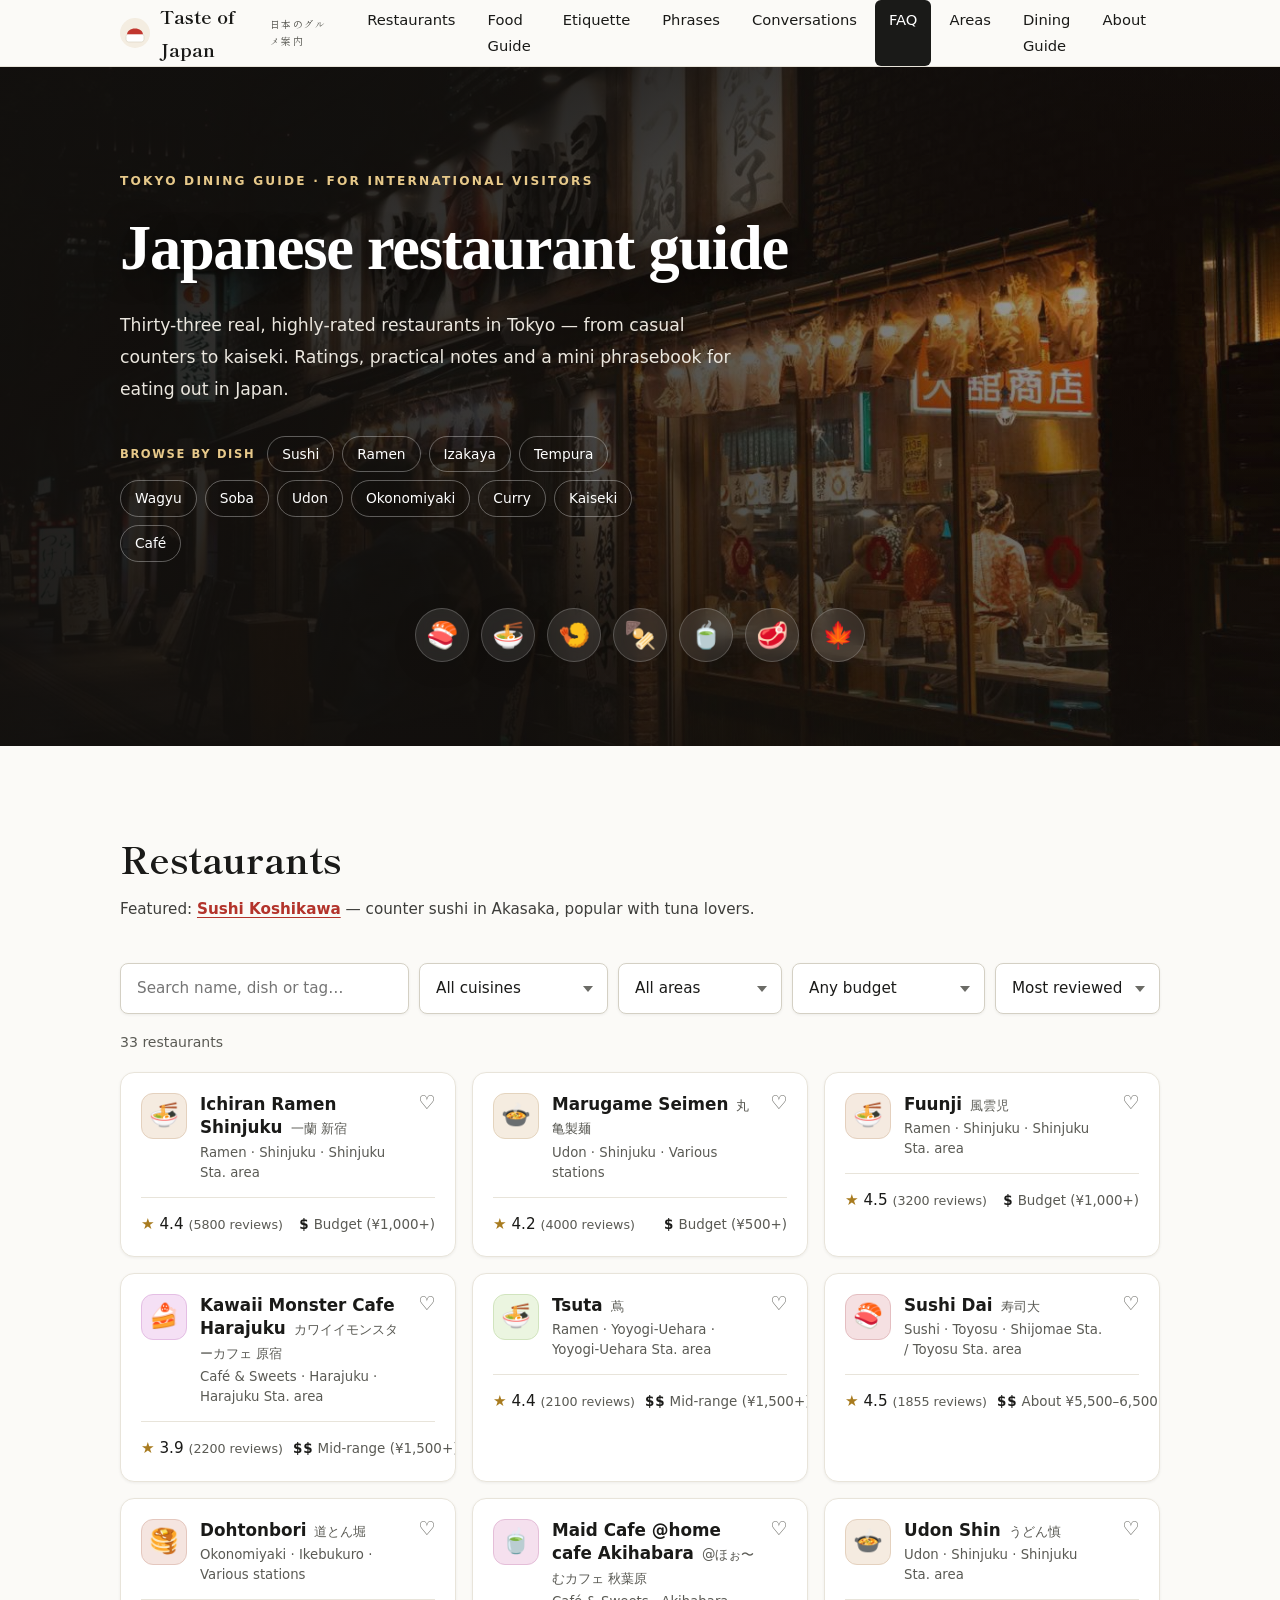
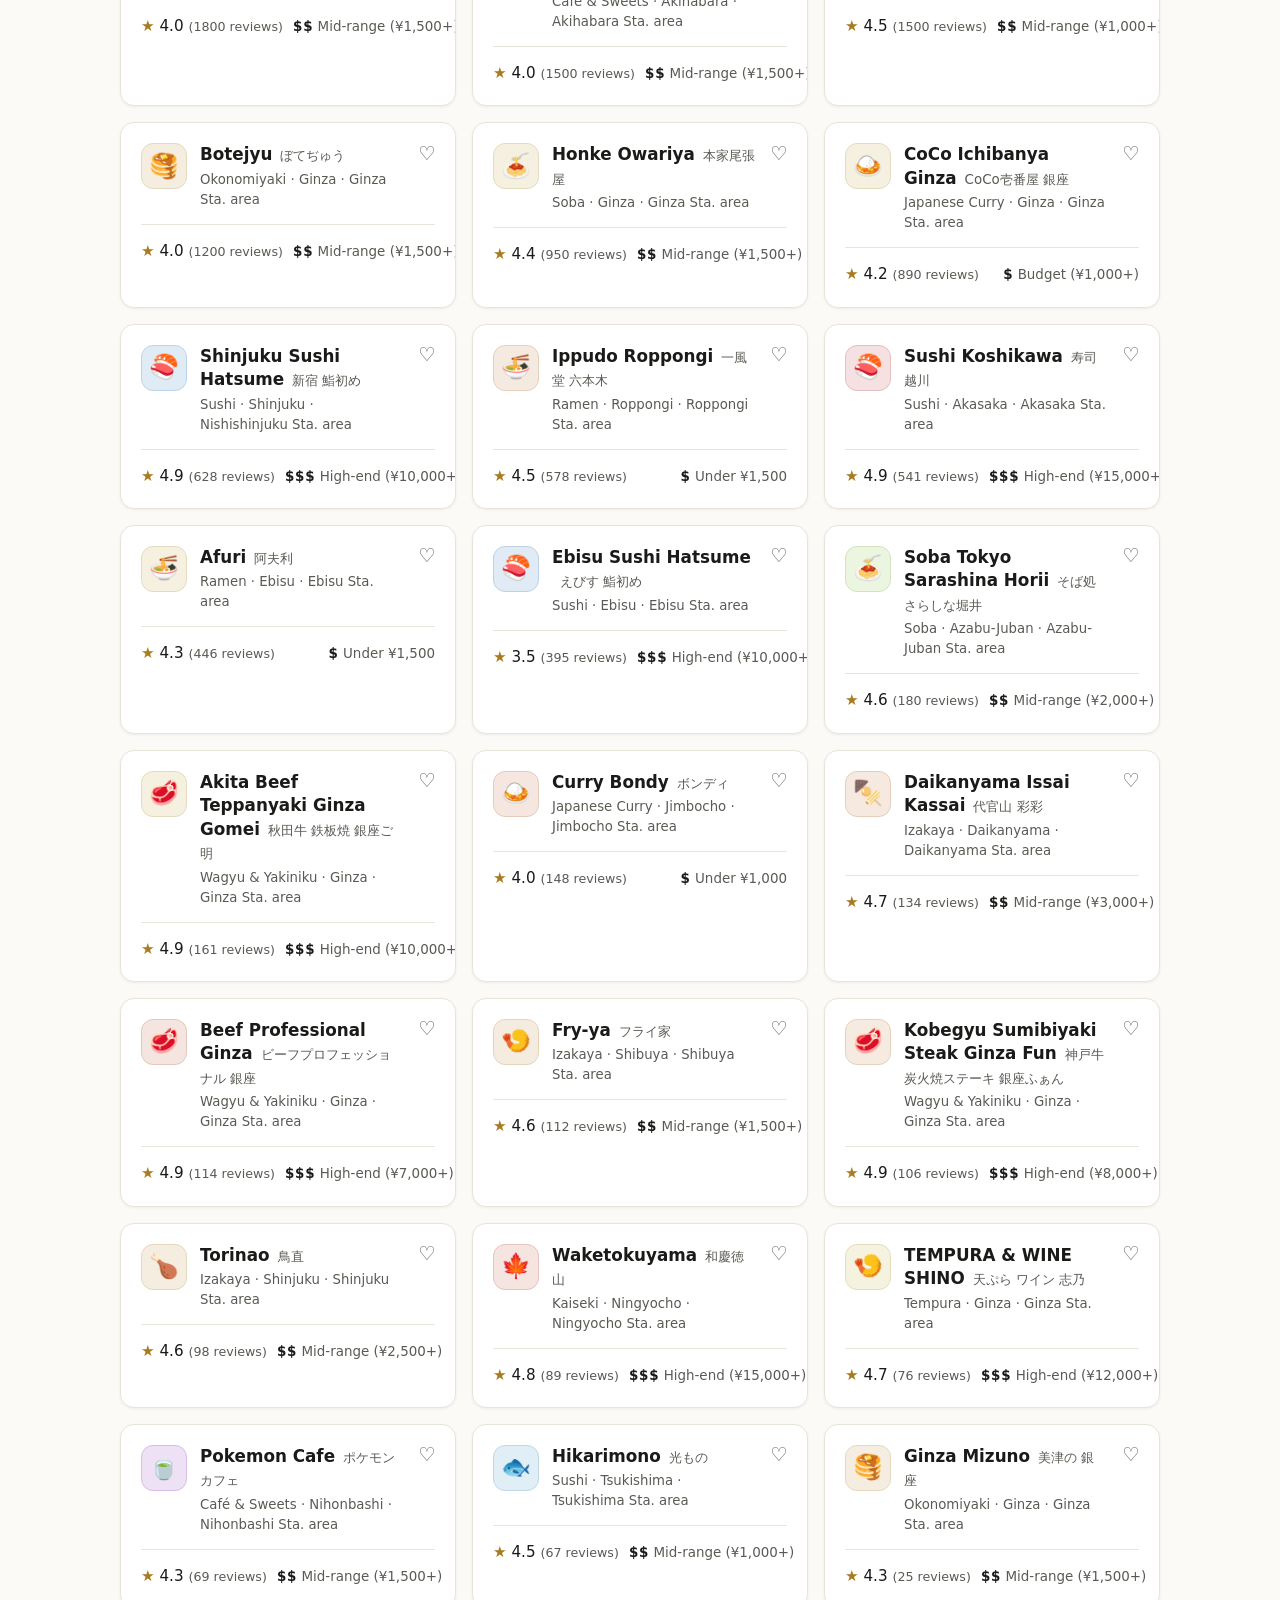
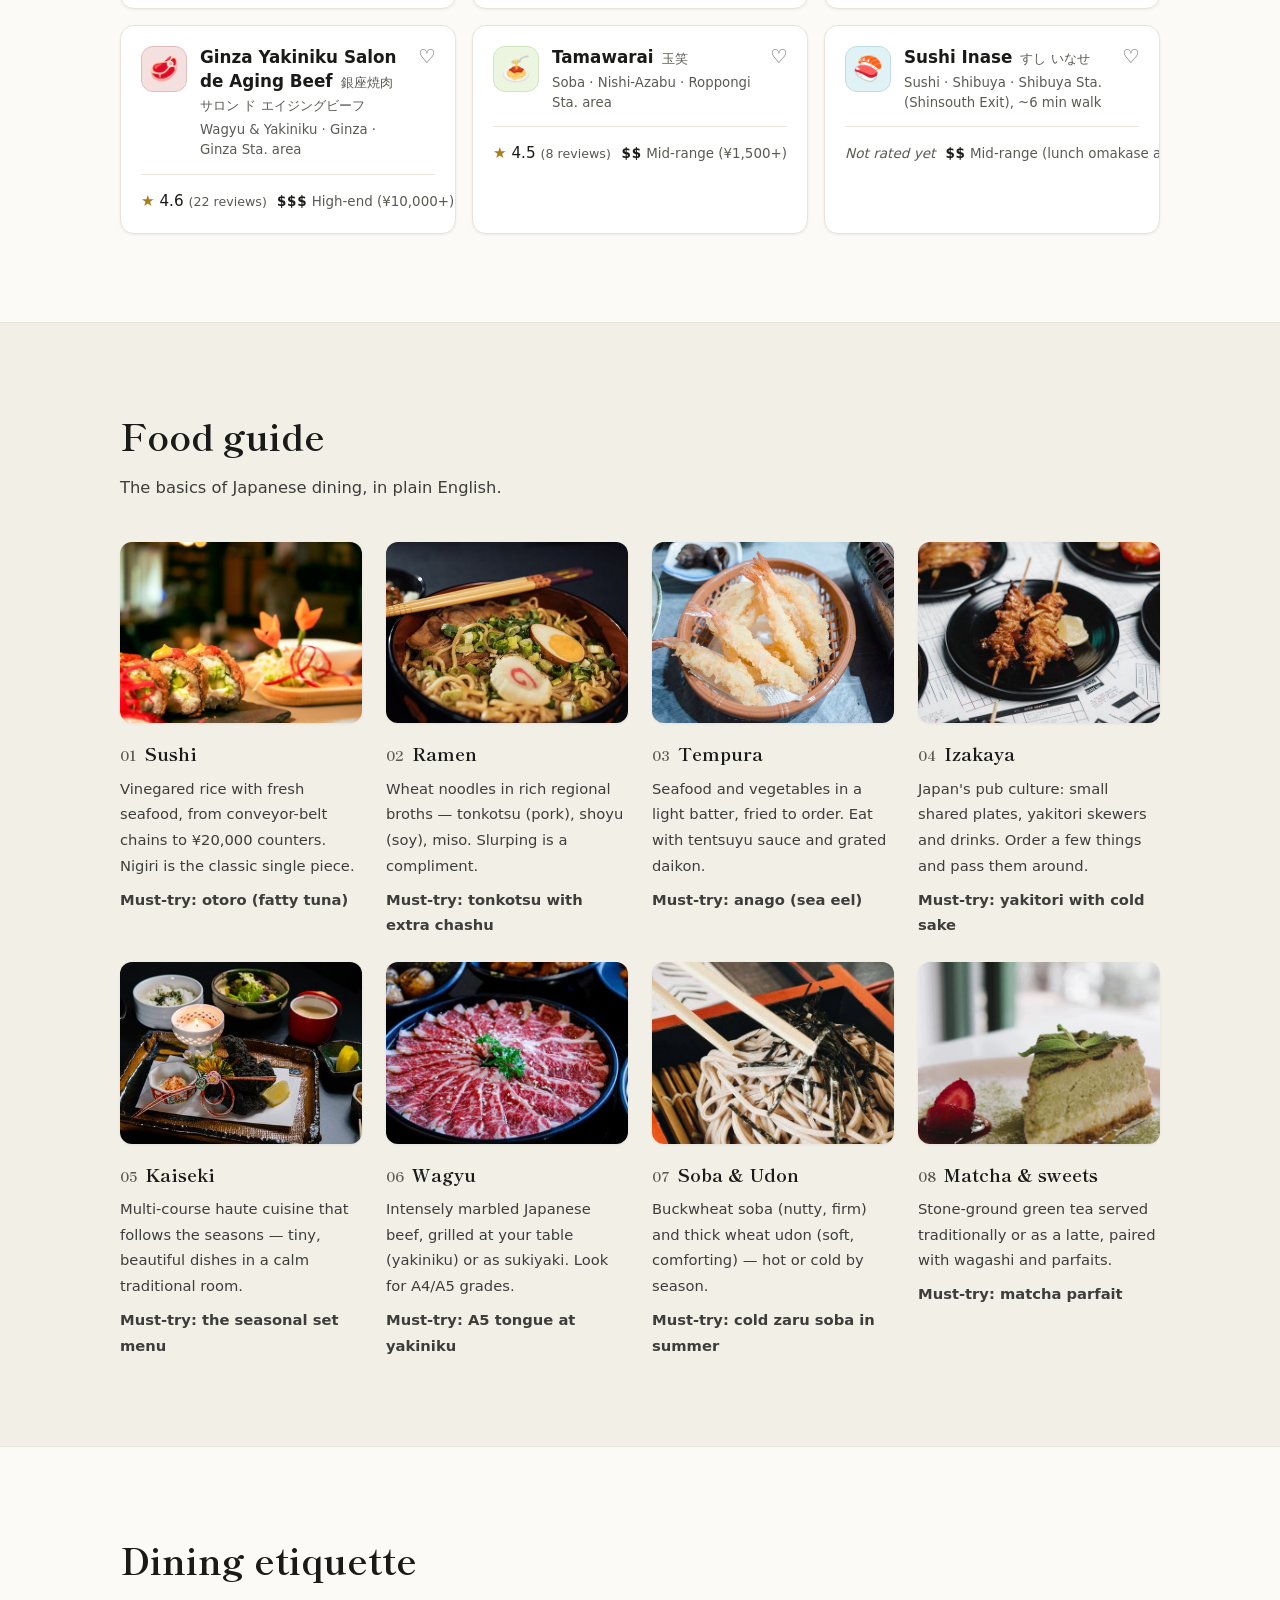
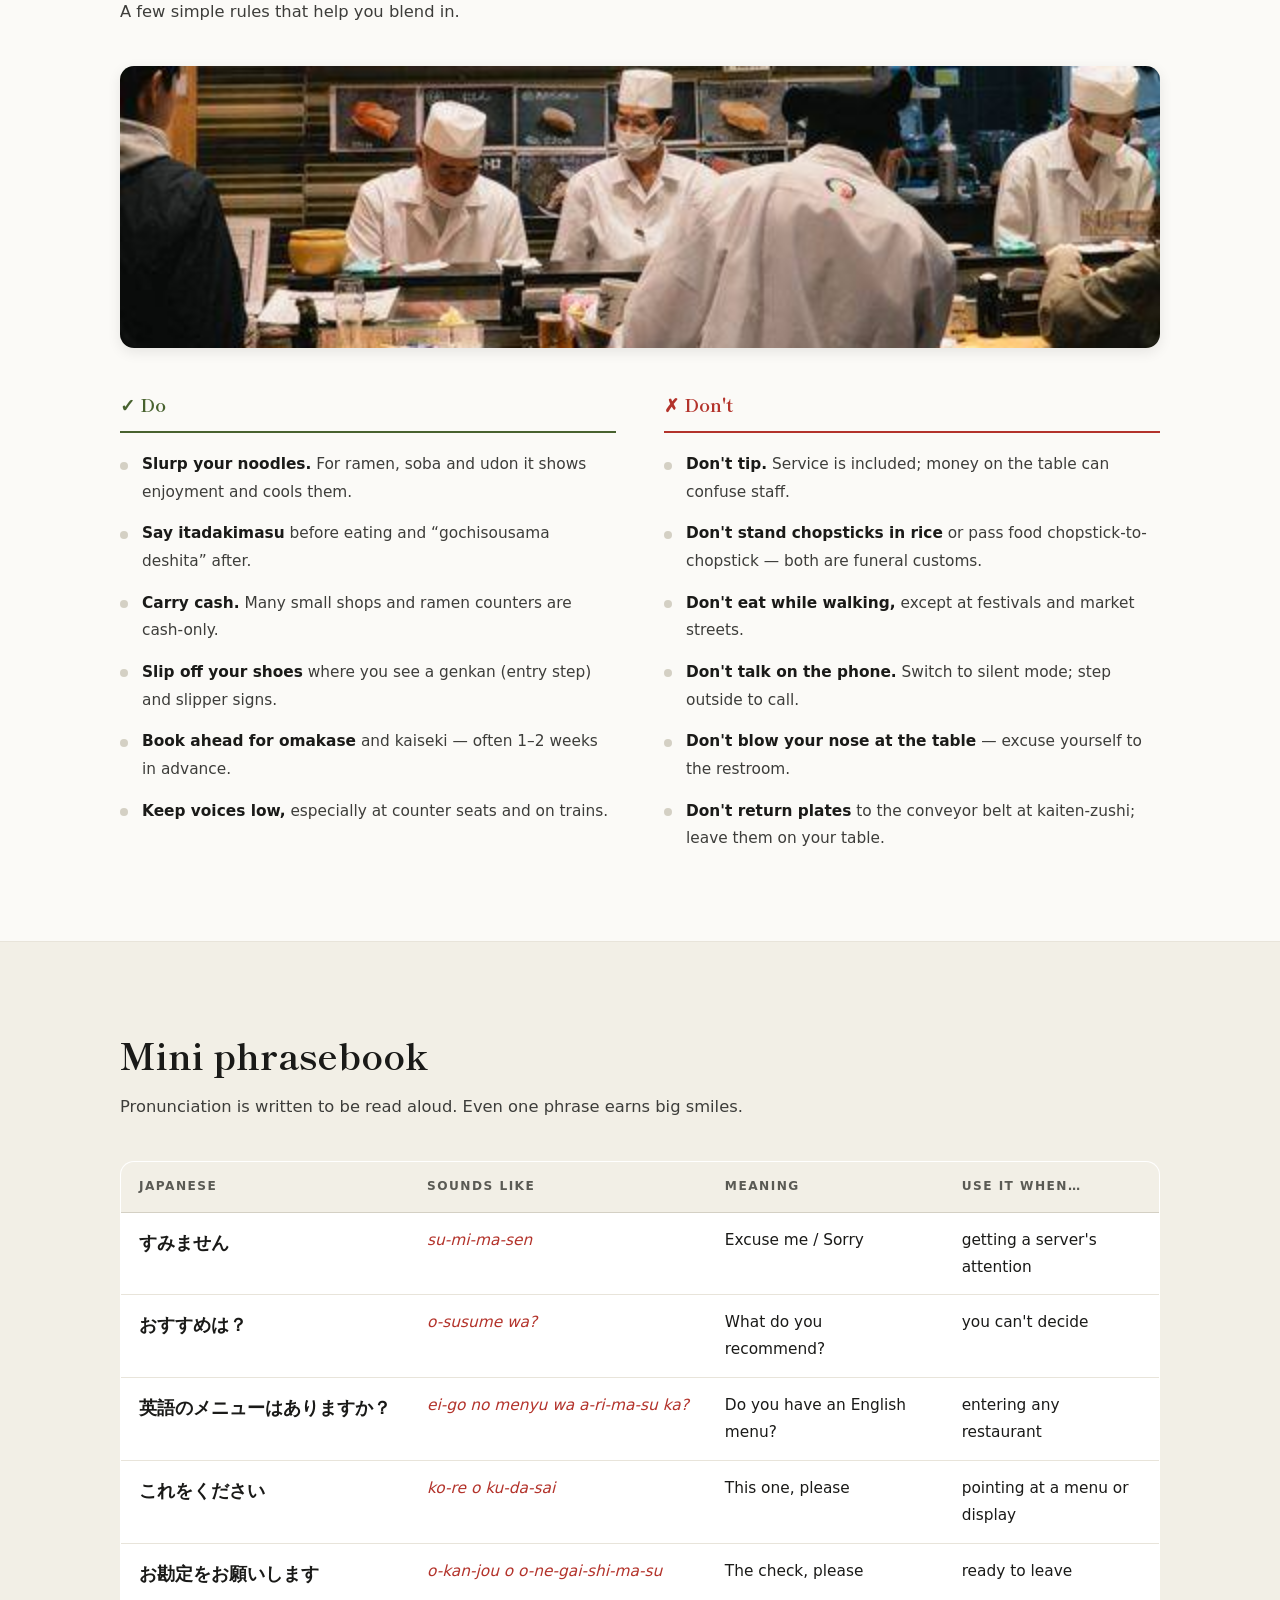
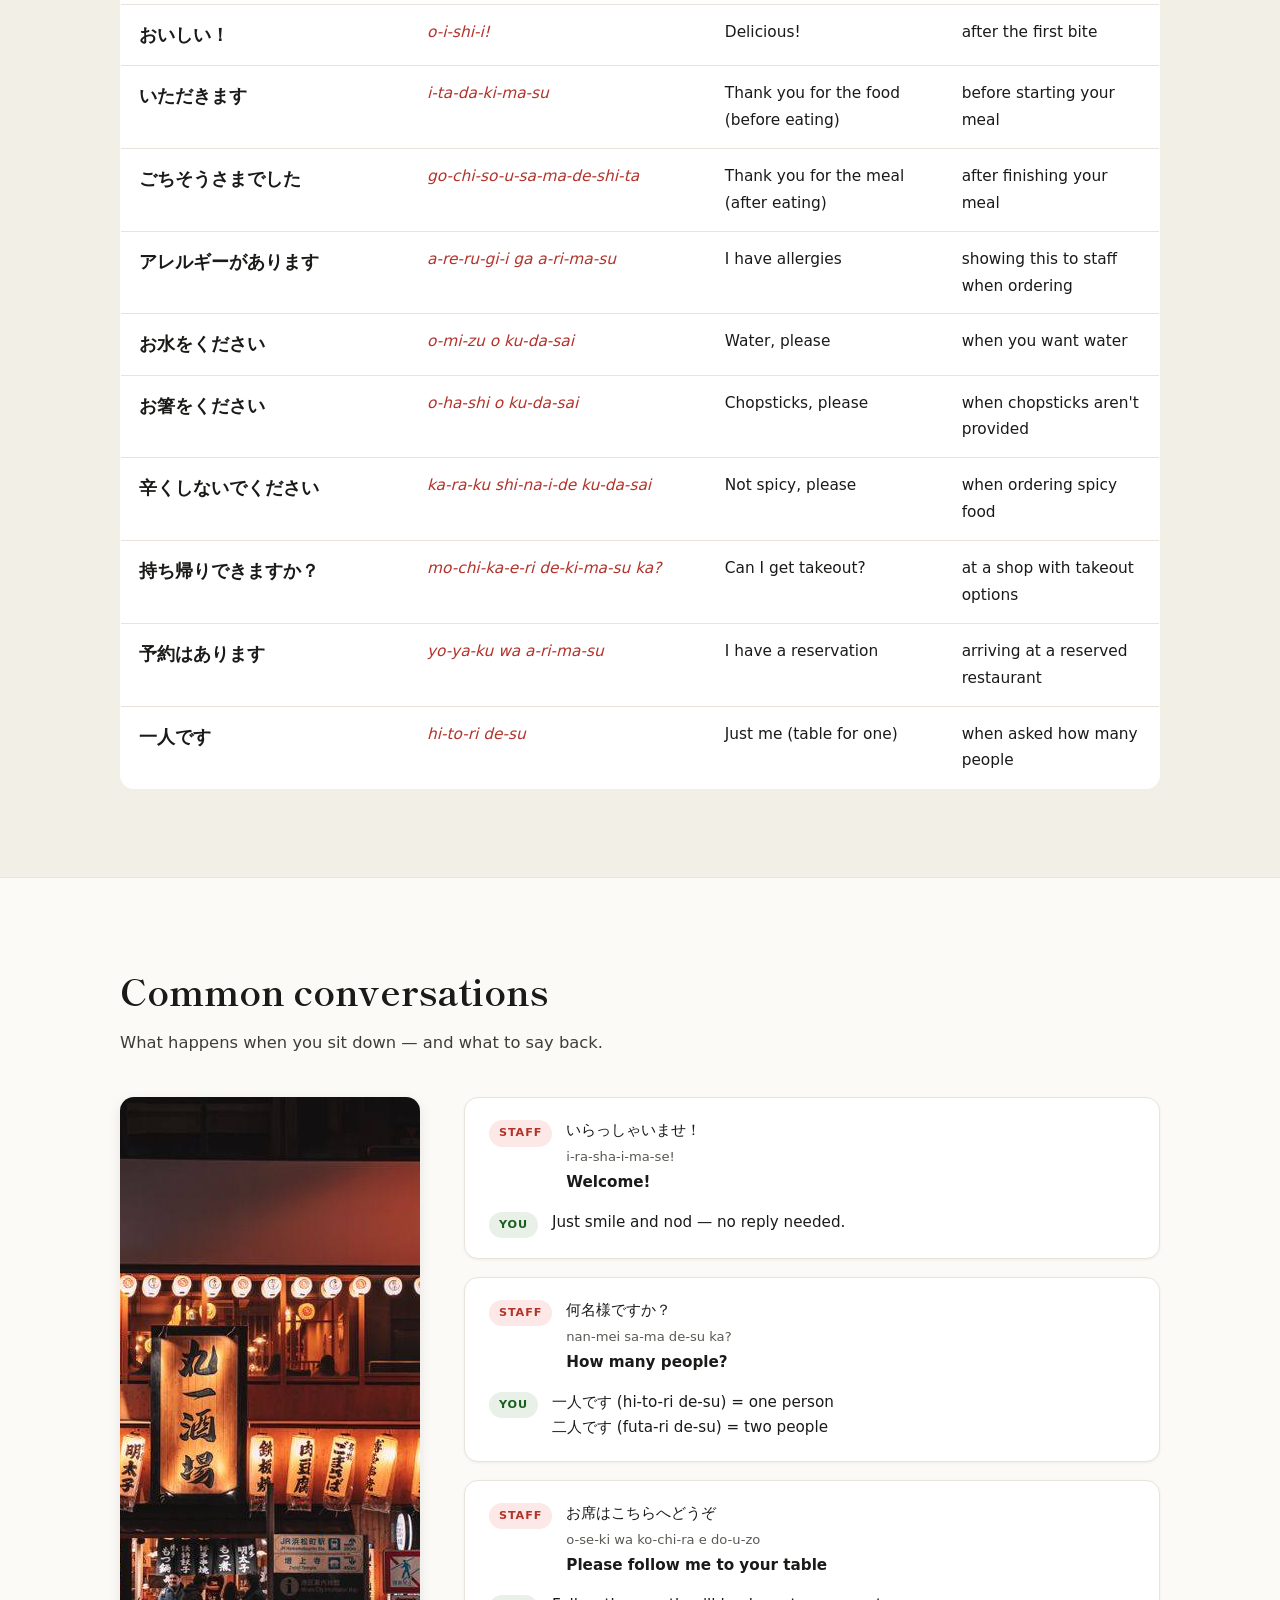
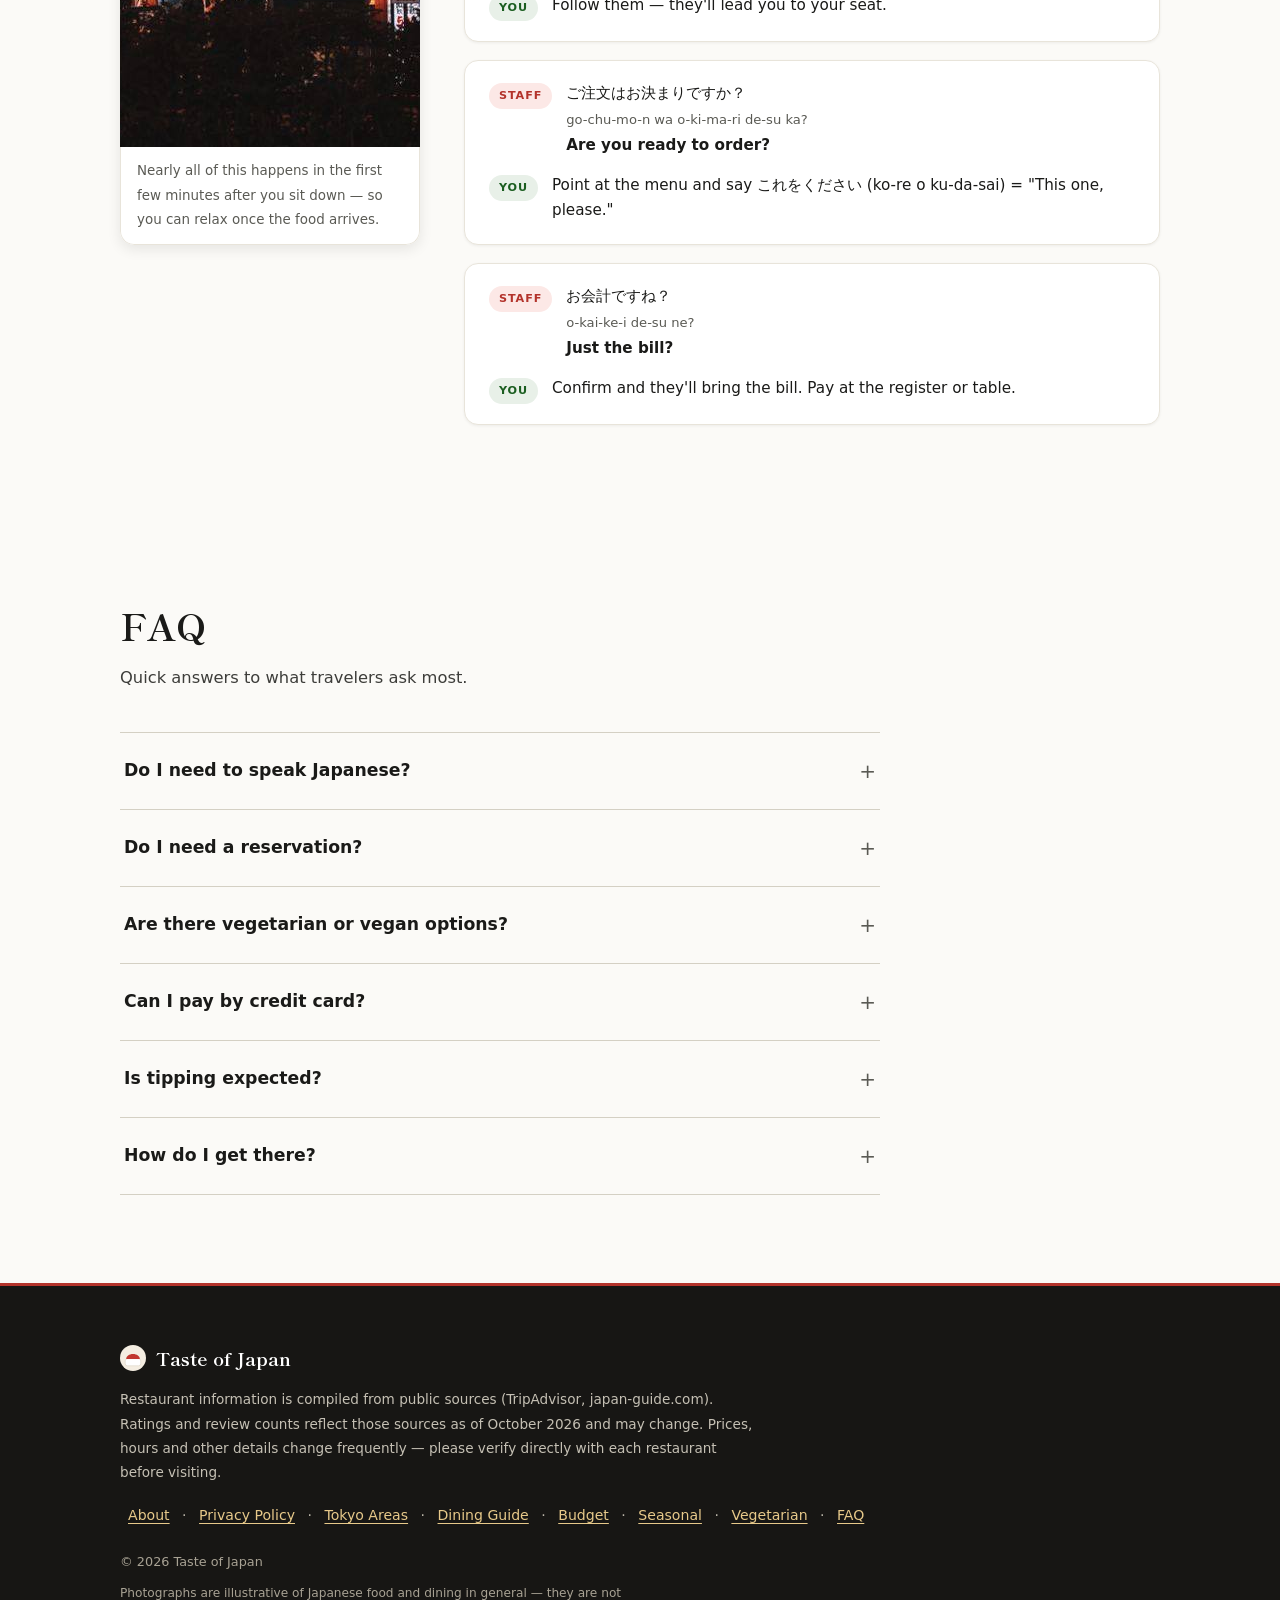
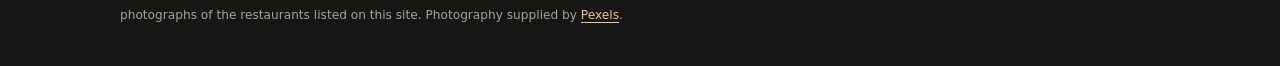
==== commit ce776595: "Improve design polish and asset versioning Design improvements: - Hero title: increased weight to 80" ====
--- a/index.html
+++ b/index.html
@@ -20,7 +20,7 @@
 <link rel="preconnect" href="https://fonts.gstatic.com" crossorigin>
 <link href="https://fonts.googleapis.com/css2?family=Shippori+Mincho:wght@600;700&display=swap" rel="stylesheet">
 <link rel="preload" as="image" href="img/hero.jpg" fetchpriority="high">
-<link rel="stylesheet" href="css/styles-v19.css">
+<link rel="stylesheet" href="css/styles-v20.css">
 <script async src="https://pagead2.googlesyndication.com/pagead/js/adsbygoogle.js?client=ca-pub-6504620761675105"
      crossorigin="anonymous"></script>
 <script type="application/ld+json">
--- a/css/styles-v20.css
+++ b/css/styles-v20.css
@@ -0,0 +1,594 @@
+/* Taste of Japan — photo-led design (v8) */
+:root{
+  --ink:#1a1a18;
+  --muted:#5a5a54;
+  --line:#e8e4da;
+  --line-dark:#d4d0c4;
+  --bg:#fbfaf7;
+  --paper:#ffffff;
+  --accent:#b3332b;
+  --gold:#a87b1f;
+  --serif:'Shippori Mincho','Hiragino Mincho ProN',Georgia,serif;
+  --sans:system-ui,-apple-system,'Segoe UI','Noto Sans JP',sans-serif;
+  --shadow-sm:0 1px 3px rgba(0,0,0,.06);
+  --shadow-md:0 4px 14px rgba(0,0,0,.09);
+  --shadow-lg:0 18px 44px rgba(0,0,0,.18);
+  --radius:14px;
+  --radius-sm:8px;
+  --night:#171614;
+}
+
+*{box-sizing:border-box;margin:0;padding:0}
+html{scroll-behavior:smooth;scroll-padding-top:76px}
+body{
+  font-family:var(--sans);
+  color:var(--ink);
+  background:var(--bg);
+  line-height:1.8;
+  font-size:16px;
+  -webkit-font-smoothing:antialiased;
+}
+a{color:var(--accent);text-decoration:none}
+a:hover{text-decoration:underline}
+main p a, main li a{text-decoration:underline;text-underline-offset:3px;text-decoration-thickness:1px}
+.container{width:min(1040px,92%);margin-inline:auto}
+button{font:inherit;cursor:pointer}
+img{max-width:100%}
+
+/* ---------- header ---------- */
+.site-header{
+  position:sticky;top:0;z-index:50;
+  background:rgba(251,250,247,.92);
+  backdrop-filter:saturate(180%) blur(10px);
+  border-bottom:1px solid var(--line);
+}
+.header-inner{display:flex;align-items:center;justify-content:space-between;height:66px;gap:16px}
+.brand{
+  font-family:var(--serif);font-weight:700;font-size:1.15rem;color:var(--ink);
+  display:flex;align-items:center;gap:10px;
+}
+.brand:hover{text-decoration:none}
+.brand__mark{width:30px;height:30px;flex:none;display:block}
+.brand__sub{font-size:.6rem;font-weight:400;letter-spacing:.14em;color:var(--muted)}
+.nav-menu{display:flex;gap:4px}
+.nav-link{
+  color:var(--ink);font-size:.92rem;font-weight:500;
+  padding:7px 14px;border-radius:6px;
+}
+.nav-link:hover{background:#f6f3ec;text-decoration:none}
+.nav-link.active{background:var(--ink);color:#fff}
+.nav-toggle{
+  display:none;background:none;border:1px solid var(--line-dark);
+  border-radius:6px;padding:8px 14px;font-size:1rem;color:var(--ink);
+}
+
+/* ---------- hero ---------- */
+.hero{
+  position:relative;
+  color:#fff;
+  padding:104px 0 84px;
+  background:#211d1a url('../img/hero.jpg') center 42%/cover no-repeat;
+  overflow:hidden;
+  isolation:isolate;
+}
+.hero::before{
+  content:"";position:absolute;inset:0;z-index:-1;
+  background:
+    linear-gradient(100deg,rgba(18,16,14,.92) 0%,rgba(18,16,14,.80) 42%,rgba(18,16,14,.42) 78%,rgba(18,16,14,.30) 100%),
+    linear-gradient(180deg,rgba(18,16,14,.55) 0%,rgba(18,16,14,0) 35%,rgba(18,16,14,.60) 100%);
+}
+.hero__eyebrow{
+  font-size:.76rem;font-weight:600;letter-spacing:.18em;text-transform:uppercase;
+  color:#e7c98a;margin-bottom:18px;
+}
+.hero h1{
+  font-family:var(--serif);font-size:clamp(2.4rem,5.6vw,3.9rem);
+  font-weight:800;line-height:1.2;margin-bottom:24px;
+  text-shadow:0 4px 28px rgba(0,0,0,.65);letter-spacing:-.02em;
+}
+.hero__lede{max-width:56ch;color:#eae6de;margin-bottom:30px;font-size:1.08rem;line-height:1.85}
+.hero__links{
+  display:flex;flex-wrap:wrap;gap:8px;align-items:center;
+  font-size:.9rem;color:#d8d3c8;max-width:62ch;
+}
+.hero__links-label{
+  font-size:.72rem;letter-spacing:.14em;text-transform:uppercase;
+  color:#e7c98a;margin-right:4px;font-weight:600;
+}
+.hero__links a{
+  color:#fff;border:1px solid rgba(255,255,255,.32);border-radius:999px;
+  padding:5px 14px;font-size:.86rem;transition:background .18s,border-color .18s;
+}
+.hero__links a:hover{background:rgba(255,255,255,.22);border-color:rgba(255,255,255,.8);text-decoration:none}
+.hero__visual{
+  display:flex;justify-content:center;flex-wrap:wrap;
+  gap:12px;margin-top:46px;
+}
+.hero__float{
+  width:54px;height:54px;border-radius:50%;
+  display:flex;align-items:center;justify-content:center;
+  font-size:26px;line-height:1;
+  background:rgba(255,255,255,.10);
+  border:1px solid rgba(255,255,255,.20);
+  -webkit-backdrop-filter:blur(8px);
+  backdrop-filter:blur(8px);
+  filter:drop-shadow(0 6px 14px rgba(0,0,0,.35));
+  animation:floaty 5.5s ease-in-out infinite;
+}
+.hero__float:nth-child(2n){animation-delay:.6s}
+.hero__float:nth-child(3n){animation-delay:1.2s}
+.hero__float:nth-child(4n){animation-delay:1.8s}
+.hero__float:nth-child(5n){animation-delay:2.4s}
+.hero__float:nth-child(6n){animation-delay:3s}
+.hero__float:nth-child(7n){animation-delay:3.6s}
+@keyframes floaty{
+  0%,100%{transform:translateY(0)}
+  50%{transform:translateY(-6px)}
+}
+
+/* ---------- sections ---------- */
+.section{padding:88px 0}
+.section--tint{background:#f2efe6;border-block:1px solid var(--line)}
+.section-head{margin-bottom:40px}
+.section-title{
+  font-family:var(--serif);font-size:clamp(1.7rem,3.4vw,2.3rem);
+  font-weight:700;line-height:1.35;margin-bottom:12px;
+}
+.section-title .en{color:var(--accent);font-size:.5em;display:block;letter-spacing:.16em;text-transform:uppercase;font-family:var(--sans);font-weight:700;margin-bottom:6px}
+.section-lede{color:#3d3d3a;max-width:62ch;font-size:1.02rem}
+.featured-line{font-size:.95rem;color:#3d3d3a;max-width:70ch}
+.linklike{
+  background:none;border:0;padding:0;color:var(--accent);
+  font-weight:600;text-decoration:underline;text-underline-offset:3px;
+}
+
+/* ---------- filters ---------- */
+.filters{display:flex;gap:10px;flex-wrap:wrap;margin-bottom:16px}
+.filters input,.filters select{
+  font:inherit;font-size:.95rem;color:var(--ink);
+  background:var(--paper);
+  border:1px solid var(--line-dark);border-radius:var(--radius-sm);
+  padding:11px 16px;outline:none;
+  box-shadow:var(--shadow-sm);
+}
+.filters input{flex:1 1 240px}
+.filters input:focus,.filters select:focus{border-color:var(--ink)}
+.filters select{
+  appearance:none;-webkit-appearance:none;
+  background-image:url("data:image/svg+xml,%3Csvg xmlns='http://www.w3.org/2000/svg' width='10' height='6'%3E%3Cpath d='M0 0l5 6 5-6z' fill='%236b6b66'/%3E%3C/svg%3E");
+  background-repeat:no-repeat;
+  background-position:right 14px center;
+  padding-right:36px;
+}
+.result-count{font-size:.88rem;color:var(--muted);margin-bottom:16px}
+
+/* ---------- restaurant cards ---------- */
+.resto-list{
+  display:grid;
+  grid-template-columns:repeat(auto-fill,minmax(266px,1fr));
+  gap:16px;
+}
+.resto{
+  position:relative;
+  display:flex;flex-direction:column;gap:14px;
+  padding:20px 20px 18px;
+  background:var(--paper);
+  border:1px solid var(--line);
+  border-radius:var(--radius);
+  cursor:pointer;
+  transition:transform .2s ease,box-shadow .2s ease,border-color .2s ease;
+  box-shadow:var(--shadow-sm);
+  overflow:hidden;
+}
+.resto::before{
+  content:"";position:absolute;left:0;top:0;bottom:0;width:4px;
+  background:hsl(var(--h) 58% 46%);
+  opacity:0;transition:opacity .2s ease;
+}
+.resto:hover{transform:translateY(-5px);box-shadow:var(--shadow-lg);border-color:var(--line-dark)}
+.resto:hover::before{opacity:1}
+.resto:focus-visible{outline:2px solid var(--ink);outline-offset:2px}
+.resto__head{display:flex;gap:13px;align-items:flex-start;padding-right:32px}
+.resto__icon{
+  flex:none;width:46px;height:46px;border-radius:12px;
+  display:flex;align-items:center;justify-content:center;font-size:24px;
+  background:hsl(var(--h) 52% 92%);
+  border:1px solid hsl(var(--h) 42% 82%);
+}
+.resto__name{font-weight:600;font-size:1.05rem;line-height:1.4}
+.resto__name .jp{font-weight:400;font-size:.8em;color:var(--muted);margin-left:8px}
+.resto__meta{font-size:.83rem;color:var(--muted);margin-top:3px}
+.resto__fav{
+  position:absolute;top:14px;right:12px;
+  width:32px;height:32px;border-radius:50%;
+  border:none;background:none;
+  color:var(--muted);font-size:1.2rem;line-height:1;
+  display:flex;align-items:center;justify-content:center;
+  transition:color .15s,transform .15s,background .15s;
+}
+.resto__fav:hover{transform:scale(1.15);color:var(--accent);background:#f6f3ec}
+.resto__fav.fav{color:var(--accent)}
+.resto__row{
+  display:flex;justify-content:space-between;align-items:baseline;gap:10px;
+  padding-top:13px;border-top:1px solid var(--line);
+}
+.resto__rating{font-size:.95rem}
+.resto__rating .star{color:var(--gold)}
+.resto__rating small{color:var(--muted)}
+.resto__price{font-size:.84rem;color:var(--muted);white-space:nowrap}
+.resto__price b{color:var(--ink);font-weight:700;letter-spacing:.06em}
+.resto.fav{border-color:var(--accent)}
+.resto.fav::before{opacity:1}
+
+/* ---------- food guide ---------- */
+.guide-grid{display:grid;grid-template-columns:repeat(4,1fr);gap:24px}
+.guide-card{display:flex;flex-direction:column}
+.guide-card__img{
+  aspect-ratio:4/3;border-radius:12px;overflow:hidden;background:#e9e5dc;
+  box-shadow:var(--shadow-sm);margin-bottom:14px;
+}
+.guide-card__img img{width:100%;height:100%;object-fit:cover;display:block;transition:transform .5s ease}
+.guide-card:hover .guide-card__img img{transform:scale(1.05)}
+.guide-card h3{font-family:var(--serif);font-size:1.12rem;margin-bottom:6px;display:flex;align-items:baseline;gap:8px}
+.guide-card h3 .num{font-size:.78em;color:var(--muted);font-weight:700}
+.guide-card p{font-size:.92rem;color:#3d3d3a;line-height:1.75}
+.guide-list__try{font-size:.86rem;color:var(--accent);font-weight:600;margin-top:8px}
+
+/* ---------- etiquette ---------- */
+.photo-band{
+  height:clamp(170px,22vw,290px);
+  border-radius:var(--radius);overflow:hidden;
+  margin-bottom:40px;box-shadow:var(--shadow-md);
+}
+.photo-band img{width:100%;height:100%;object-fit:cover;display:block;object-position:center 58%}
+.etiquette-cols{display:grid;grid-template-columns:1fr 1fr;gap:48px}
+.etiquette-hd{
+  font-family:var(--serif);font-size:1.15rem;margin-bottom:18px;
+  padding-bottom:10px;border-bottom:2px solid var(--line-dark);
+}
+.etiquette-hd.do{color:#48622f;border-color:#48622f}
+.etiquette-hd.dont{color:var(--accent);border-color:var(--accent)}
+.rule-list{list-style:none;display:flex;flex-direction:column;gap:14px}
+.rule-list li{font-size:.96rem;color:#3d3d3a;padding-left:22px;position:relative;line-height:1.8}
+.rule-list li::before{
+  content:"";position:absolute;left:0;top:.68em;
+  width:8px;height:8px;border-radius:50%;background:var(--line-dark);
+}
+.rule-list li b{color:var(--ink)}
+
+/* ---------- phrases ---------- */
+.phrase-table{
+  width:100%;border-collapse:collapse;background:var(--paper);
+  border:1px solid var(--line-dark);font-size:.96rem;
+  border-radius:var(--radius);
+  overflow:hidden;
+}
+.phrase-table th{
+  text-align:left;font-size:.76rem;letter-spacing:.12em;text-transform:uppercase;
+  color:var(--muted);padding:14px 18px;border-bottom:1px solid var(--line-dark);
+  background:#f2efe6;
+}
+.phrase-table td{padding:14px 18px;border-bottom:1px solid var(--line);vertical-align:top;line-height:1.75}
+.phrase-table tr:last-child td{border-bottom:0}
+.phrase-table tr:hover td{background:#faf8f1}
+.phrase-table td[lang="ja"]{font-size:1.15rem;font-weight:600;white-space:nowrap}
+.phrase-table td:nth-child(2){font-style:italic;color:var(--accent);white-space:nowrap}
+
+/* ---------- faq ---------- */
+.faq-list{max-width:760px;border-top:1px solid var(--line-dark)}
+/* ---------- conversations ---------- */
+.conv-wrap{display:grid;grid-template-columns:300px 1fr;gap:44px;align-items:start}
+.conv-aside{
+  border-radius:var(--radius);overflow:hidden;box-shadow:var(--shadow-md);
+  position:sticky;top:92px;
+}
+.conv-aside img{width:100%;display:block;aspect-ratio:4/5;object-fit:cover}
+.conv-aside p{
+  font-size:.84rem;color:var(--muted);padding:12px 16px;background:var(--paper);
+  border:1px solid var(--line);border-top:0;border-radius:0 0 var(--radius) var(--radius);
+}
+.conv-list{display:grid;gap:18px}
+.conv-card{background:var(--paper);border:1px solid var(--line);border-radius:var(--radius);padding:20px 24px;box-shadow:var(--shadow-sm)}
+.conv-card__line{display:flex;gap:14px;align-items:flex-start;margin-bottom:14px}
+.conv-card__line:last-child{margin-bottom:0}
+.conv-card__speaker{flex-shrink:0;font-size:.7rem;font-weight:700;letter-spacing:.08em;text-transform:uppercase;padding:3px 10px;border-radius:20px;margin-top:2px}
+.conv-card__speaker.staff{background:#fce8e6;color:var(--accent)}
+.conv-card__speaker.you{background:#e8f0e8;color:#1b5e20}
+.conv-card__line p{font-size:.95rem;line-height:1.7}
+.conv-card__line small{color:var(--muted);font-size:.82rem}
+.faq-item{border-bottom:1px solid var(--line-dark)}
+.faq-item summary{
+  list-style:none;cursor:pointer;padding:20px 4px;
+  font-weight:600;display:flex;justify-content:space-between;align-items:center;gap:16px;
+  font-size:1.08rem;
+}
+.faq-item summary::-webkit-details-marker{display:none}
+.faq-item summary::after{content:"+";font-weight:400;color:var(--muted);font-size:1.25rem}
+.faq-item[open] summary::after{content:"–"}
+.faq-item p{padding:0 4px 22px;color:#3d3d3a;font-size:.96rem;line-height:1.85}
+
+/* ---------- article pages ---------- */
+.article-hero{
+  background:linear-gradient(180deg,#f2efe6 0%,var(--bg) 100%);
+  padding:72px 0 56px;border-bottom:1px solid var(--line);
+}
+.article-hero__eyebrow{font-size:.76rem;font-weight:600;letter-spacing:.18em;text-transform:uppercase;color:var(--accent);margin-bottom:14px}
+.article-hero h1{font-family:var(--serif);font-size:clamp(1.9rem,4.2vw,2.9rem);font-weight:700;line-height:1.25;margin-bottom:16px}
+.article-hero__lede{max-width:58ch;color:var(--muted);font-size:1.06rem;line-height:1.8}
+.article-body{max-width:780px}
+.article-body>p{font-size:1.02rem;color:#3d3d3a;line-height:1.9;margin-bottom:22px}
+.article-body h2{font-family:var(--serif);font-size:1.5rem;margin:48px 0 16px;padding-left:14px;border-left:4px solid var(--accent);}
+.article-body .plain-list{margin:0 0 22px}
+.area-block{border-top:1px solid var(--line);padding:22px 0}
+.area-block:first-of-type{border-top:0;padding-top:4px}
+.area-block h2{display:flex;align-items:baseline;gap:12px;margin:0 0 10px;font-size:1.32rem}
+.area-block h2 .count{font-family:var(--sans);font-size:.72rem;font-weight:700;letter-spacing:.04em;color:var(--accent);background:#f6efe9;border:1px solid #ecd9c9;padding:2px 10px;border-radius:999px;white-space:nowrap}
+.area-block p{font-size:.97rem;color:#3d3d3a;line-height:1.85;margin-bottom:12px}
+.area-link{font-size:.92rem;font-weight:600}
+.fine-print{font-size:.85rem;color:var(--muted);border-top:1px solid var(--line);padding-top:18px;margin-top:36px}
+
+/* ---------- footer ---------- */
+.site-footer{
+  background:var(--night);color:#b9b4a8;
+  padding:56px 0 40px;border-top:3px solid var(--accent);
+}
+.site-footer a{color:#e7c98a;text-decoration:underline;text-underline-offset:3px;text-decoration-thickness:1px}
+.site-footer a:hover{color:#fff}
+.footer__brand{
+  font-family:var(--serif);font-weight:700;font-size:1.15rem;color:#fff;
+  margin-bottom:12px;display:flex;align-items:center;gap:10px;
+}
+.footer__brand svg{width:26px;height:26px}
+.footer__note{font-size:.85rem;max-width:74ch;line-height:1.8;color:#c5c0b4}
+.footer__links{font-size:.88rem;margin-top:18px}
+.footer__links a{margin:0 8px}
+.footer__copy{font-size:.8rem;color:#a8a294;margin-top:22px}
+.footer__credit{font-size:.76rem;color:#a8a294;margin-top:10px;max-width:74ch;line-height:1.75}
+
+/* ---------- ad slot ---------- */
+.ad-slot{margin:32px 0;min-height:110px;border:1px dashed var(--line-dark);background:#f4f1e8;border-radius:var(--radius)}
+
+/* ---------- sub pages ---------- */
+.sub-title{font-family:var(--serif);font-size:1.15rem;font-weight:700;margin:28px 0 10px}
+.plain-list{list-style:none;display:flex;flex-direction:column;gap:10px;font-size:.95rem;color:#3d3d3a}
+.plain-list li{padding-left:20px;position:relative}
+.plain-list li::before{content:"";position:absolute;left:0;top:.65em;width:7px;height:7px;border-radius:50%;background:var(--line-dark)}
+
+/* ---------- modal ---------- */
+.modal{position:fixed;inset:0;z-index:100;display:none;align-items:center;justify-content:center;padding:20px}
+.modal.open{display:flex}
+.modal__overlay{position:absolute;inset:0;background:rgba(30,30,28,.6)}
+.modal__panel{
+  position:relative;background:var(--paper);max-width:640px;width:100%;
+  max-height:88vh;overflow-y:auto;border:1px solid var(--line-dark);
+  border-radius:var(--radius);
+  box-shadow:var(--shadow-lg);
+}
+.modal__close{
+  position:absolute;top:12px;right:12px;z-index:2;
+  width:36px;height:36px;border:1px solid var(--line-dark);border-radius:6px;
+  background:var(--paper);color:var(--ink);font-size:.95rem;
+}
+.modal__close:hover{background:#f0ede4}
+.modal__head{
+  display:flex;gap:18px;align-items:center;
+  padding:28px 32px;border-bottom:1px solid var(--line);
+  background:hsl(var(--h) 45% 94%);
+}
+.modal__head .resto__icon{width:56px;height:56px;font-size:30px;border-radius:14px}
+.modal__head h3{font-family:var(--serif);font-size:1.4rem;line-height:1.3}
+.modal__head h3 .jp{font-size:.65em;color:var(--muted);font-weight:400;margin-left:8px}
+.modal__head .meta{font-size:.86rem;color:var(--muted);margin-top:3px}
+.modal__head .meta .star{color:var(--gold)}
+.modal__body{padding:26px 32px 32px}
+.modal__body p{font-size:.95rem;color:#3d3d3a;line-height:1.8}
+.modal__body h4{
+  font-size:.76rem;letter-spacing:.14em;text-transform:uppercase;
+  color:var(--muted);margin:24px 0 10px;font-weight:700;
+}
+.modal__list{list-style:none;display:flex;flex-direction:column;gap:8px}
+.modal__list li{display:flex;gap:12px;font-size:.94rem;color:#3d3d3a;line-height:1.7}
+.modal__list .li-icon{flex:none}
+.modal__tags{display:flex;flex-wrap:wrap;gap:8px}
+.modal__tags span{
+  font-size:.78rem;font-weight:600;color:var(--ink);
+  border:1px solid var(--line-dark);border-radius:999px;padding:3px 12px;
+}
+.modal__actions{margin-top:28px;display:flex;gap:12px;flex-wrap:wrap}
+.btn{
+  display:inline-block;padding:10px 20px;border-radius:6px;
+  font-size:.92rem;font-weight:600;text-decoration:none;border:1px solid var(--ink);
+}
+.btn--primary{background:var(--ink);color:#fff}
+.btn--primary:hover{text-decoration:none;background:#000}
+.btn--ghost{background:var(--paper);color:var(--ink)}
+.btn--ghost:hover{background:#f0ede4;text-decoration:none}
+
+/* ---------- back to top ---------- */
+.to-top{position:fixed;right:20px;bottom:24px;width:46px;height:46px;border-radius:50%;border:1px solid var(--line-dark);background:var(--paper);color:var(--ink);font-size:1.25rem;line-height:1;box-shadow:var(--shadow-md);cursor:pointer;opacity:0;pointer-events:none;transform:translateY(8px);transition:opacity .25s,transform .25s;z-index:60}
+.to-top.show{opacity:1;pointer-events:auto;transform:translateY(0)}
+.to-top:hover{transform:translateY(-4px)}
+.to-top:focus-visible{outline:2px solid var(--accent);outline-offset:2px}
+
+/* ---------- page transition ---------- */
+@keyframes fadeIn{from{opacity:0;transform:translateY(12px)}to{opacity:1;transform:translateY(0)}}
+.section{animation:fadeIn .5s ease both}
+.section:nth-child(2){animation-delay:.05s}
+.section:nth-child(3){animation-delay:.1s}
+.section:nth-child(4){animation-delay:.15s}
+.section:nth-child(5){animation-delay:.2s}
+.section:nth-child(6){animation-delay:.25s}
+.section:nth-child(7){animation-delay:.3s}
+
+/* ---------- scroll reveal ----------
+   The hidden state is applied inline by JS (element.style) on the same
+   frame the element exists, then .is-revealed clears those inline values
+   so the transition can animate it back in. No-JS users never receive
+   inline styles, so the page always renders fully without JavaScript. */
+.revealable{
+  transition:opacity .55s ease,transform .55s cubic-bezier(.2,.7,.3,1);
+}
+.revealable.is-revealed{
+  opacity:1;
+  transform:none;
+}
+/* If anything stalls, never leave content hidden: this class is added by
+   the JS safety timer and forces the final state with no transition. */
+.reveal-all .revealable{
+  transition:none !important;
+  opacity:1 !important;
+  transform:none !important;
+}
+
+/* ---------- scroll progress bar ---------- */
+.progress{
+  position:fixed;top:0;left:0;height:3px;width:0;
+  background:linear-gradient(90deg,var(--accent),var(--gold));
+  z-index:70;transition:width .12s linear;
+  pointer-events:none; /* never intercept clicks intended for content */
+}
+
+/* ---------- section dividers & rhythm ---------- */
+.section--tint + .section--tint{border-top:0}
+
+/* ---------- restaurant card polish ---------- */
+.resto__norating{
+  color:var(--muted);
+  font-size:.85rem;
+  font-style:italic;
+}
+.resto__name{transition:color .18s}
+.resto:hover .resto__name{color:var(--accent)}
+.resto__meta{line-height:1.5}
+.resto__rating{white-space:nowrap}
+
+/* ---------- guide card polish ---------- */
+.guide-card{transition:transform .22s ease}
+.guide-card:hover{transform:translateY(-5px)}
+.guide-card h3{transition:color .18s}
+.guide-card:hover h3{color:var(--accent)}
+
+/* ---------- filters polish ---------- */
+.filters input,.filters select{transition:border-color .18s,box-shadow .18s}
+.filters input:hover,.filters select:hover{border-color:var(--muted)}
+
+/* ---------- keyboard focus polish ---------- */
+a:focus-visible,button:focus-visible,summary:focus-visible{
+  outline:2px solid var(--accent);
+  outline-offset:2px;
+  border-radius:3px;
+}
+
+/* ---------- dark mode ---------- */
+@media (prefers-color-scheme: dark){
+  :root{
+    --ink:#e8e6e0;
+    --muted:#9a9890;
+    --line:#3a3830;
+    --line-dark:#4a4840;
+    --bg:#1a1a18;
+    --paper:#242420;
+    --night:#0f0f0e;
+    --shadow-sm:0 1px 3px rgba(0,0,0,.3);
+    --shadow-md:0 4px 14px rgba(0,0,0,.4);
+    --shadow-lg:0 18px 44px rgba(0,0,0,.6);
+  }
+  .site-header{background:rgba(26,26,24,.9)}
+  .conv-card__speaker.staff{background:#3a2020;color:#e88}
+  .conv-card__speaker.you{background:#203a20;color:#8c8}
+  .section-lede,.featured-line,.guide-card p,.rule-list li,.faq-item p,.modal__body p,.modal__list li,.plain-list{color:#c8c6c0}
+  .section--tint{background:#202020}
+  .nav-menu.open{background:var(--bg)}
+  .phrase-table tr{background:var(--paper);border-color:var(--line-dark)}
+  .guide-card__img{background:#2e2c28}
+  .resto__icon{background:hsl(var(--h) 30% 26%);border-color:hsl(var(--h) 25% 34%)}
+  .resto__fav:hover{background:#2e2c28}
+  .conv-aside p{background:var(--paper)}
+  .conv-aside{border:1px solid var(--line);border-radius:var(--radius);overflow:hidden}
+  .article-hero{background:linear-gradient(180deg,#202020 0%,var(--bg) 100%)}
+  .article-body>p,.area-block p{color:#c8c6c0}
+  .area-block h2 .count{background:#2e2c28;border-color:var(--line-dark)}
+}
+
+/* ---------- responsive ---------- */
+@media (max-width:1000px){
+  .guide-grid{grid-template-columns:repeat(2,1fr)}
+  .conv-wrap{grid-template-columns:1fr;gap:28px}
+  .conv-aside{position:static;max-width:420px}
+  .conv-aside img{aspect-ratio:16/9}
+}
+@media (max-width:760px){
+  html{scroll-padding-top:104px}
+  body{font-size:15px}
+  .nav-toggle{display:block}
+  .nav-menu{
+    position:fixed;inset:66px 0 auto 0;flex-direction:column;
+    background:var(--bg);border-bottom:1px solid var(--line);
+    padding:12px 4% 18px;gap:2px;
+    transform:translateY(-130%);transition:transform .25s ease;
+  }
+  .nav-menu.open{transform:translateY(0)}
+  .nav-link{padding:12px 14px}
+  .hero{padding:64px 0 52px}
+  .hero h1{font-size:2rem}
+  .hero__lede{font-size:.98rem}
+  .hero__visual{gap:9px;margin-top:34px}
+  .hero__float{width:44px;height:44px;font-size:21px}
+  .section{padding:60px 0}
+  .section-head{margin-bottom:28px}
+  .section-title{font-size:1.55rem}
+  .resto-list{grid-template-columns:1fr;gap:12px}
+  .resto{padding:16px 16px 14px;gap:11px}
+  .resto__head{gap:11px;padding-right:30px}
+  .resto__icon{width:42px;height:42px;font-size:22px;border-radius:11px}
+  .resto__fav{top:12px;right:8px;width:28px;height:28px;font-size:1.1rem}
+  .resto__name{font-size:1rem}
+  .resto__meta{font-size:.78rem}
+  .resto__row{padding-top:11px}
+  .resto__rating{font-size:.88rem}
+  .resto__price{font-size:.8rem}
+  .guide-grid{grid-template-columns:1fr;gap:20px}
+  .conv-card{padding:16px 18px}
+  .etiquette-cols{grid-template-columns:1fr;gap:32px}
+  .etiquette-hd{font-size:1.05rem}
+  .rule-list li{font-size:.88rem}
+  .faq-item summary{font-size:.95rem;padding:16px 4px}
+  .faq-item p{font-size:.88rem}
+  .phrase-table{font-size:.84rem;border:0;background:transparent}
+  .phrase-table thead{display:none}
+  .phrase-table,.phrase-table tbody,.phrase-table tr,.phrase-table td{display:block;width:100%}
+  .phrase-table tr{
+    background:var(--paper);border:1px solid var(--line-dark);
+    border-radius:10px;margin-bottom:12px;padding:14px 16px;
+  }
+  .phrase-table tr:hover td{background:transparent}
+  .phrase-table td{border:0;padding:4px 0;font-size:.86rem}
+  .phrase-table td[lang="ja"]{font-size:1.2rem;padding-bottom:8px}
+  .phrase-table td:nth-child(2){font-size:.8rem}
+  .phrase-table td:nth-child(3){font-weight:600;color:var(--ink)}
+  .phrase-table td:nth-child(4){font-size:.8rem;color:var(--muted);padding-top:6px}
+  .modal__body{padding:20px 22px 24px}
+  .modal__head{padding:18px 22px;gap:14px}
+  .modal__head .resto__icon{width:48px;height:48px;font-size:26px}
+  .modal__head h3{font-size:1.2rem}
+  .modal__head .meta{font-size:.78rem}
+  .sub-title{font-size:1.05rem;margin:22px 0 8px}
+  .plain-list{font-size:.88rem}
+  .article-hero{padding:56px 0 44px}
+  .article-hero h1{font-size:1.7rem}
+  .article-hero__lede{font-size:.98rem}
+  .article-body>p{font-size:.95rem}
+  .article-body h2{font-size:1.3rem;margin:34px 0 12px}
+  .area-block h2{font-size:1.15rem;flex-wrap:wrap}
+  .area-block h2 .count{font-size:.68rem}
+  .area-block p{font-size:.88rem}
+  .fine-print{font-size:.8rem}
+  .site-footer{padding:40px 0 30px}
+  .footer__brand{font-size:1.05rem}
+  .footer__note{font-size:.8rem}
+  .footer__copy{font-size:.74rem}
+}
+@media (prefers-reduced-motion:reduce){
+  *,*::before,*::after{animation:none!important;transition:none!important}
+  html{scroll-behavior:auto}
+}
